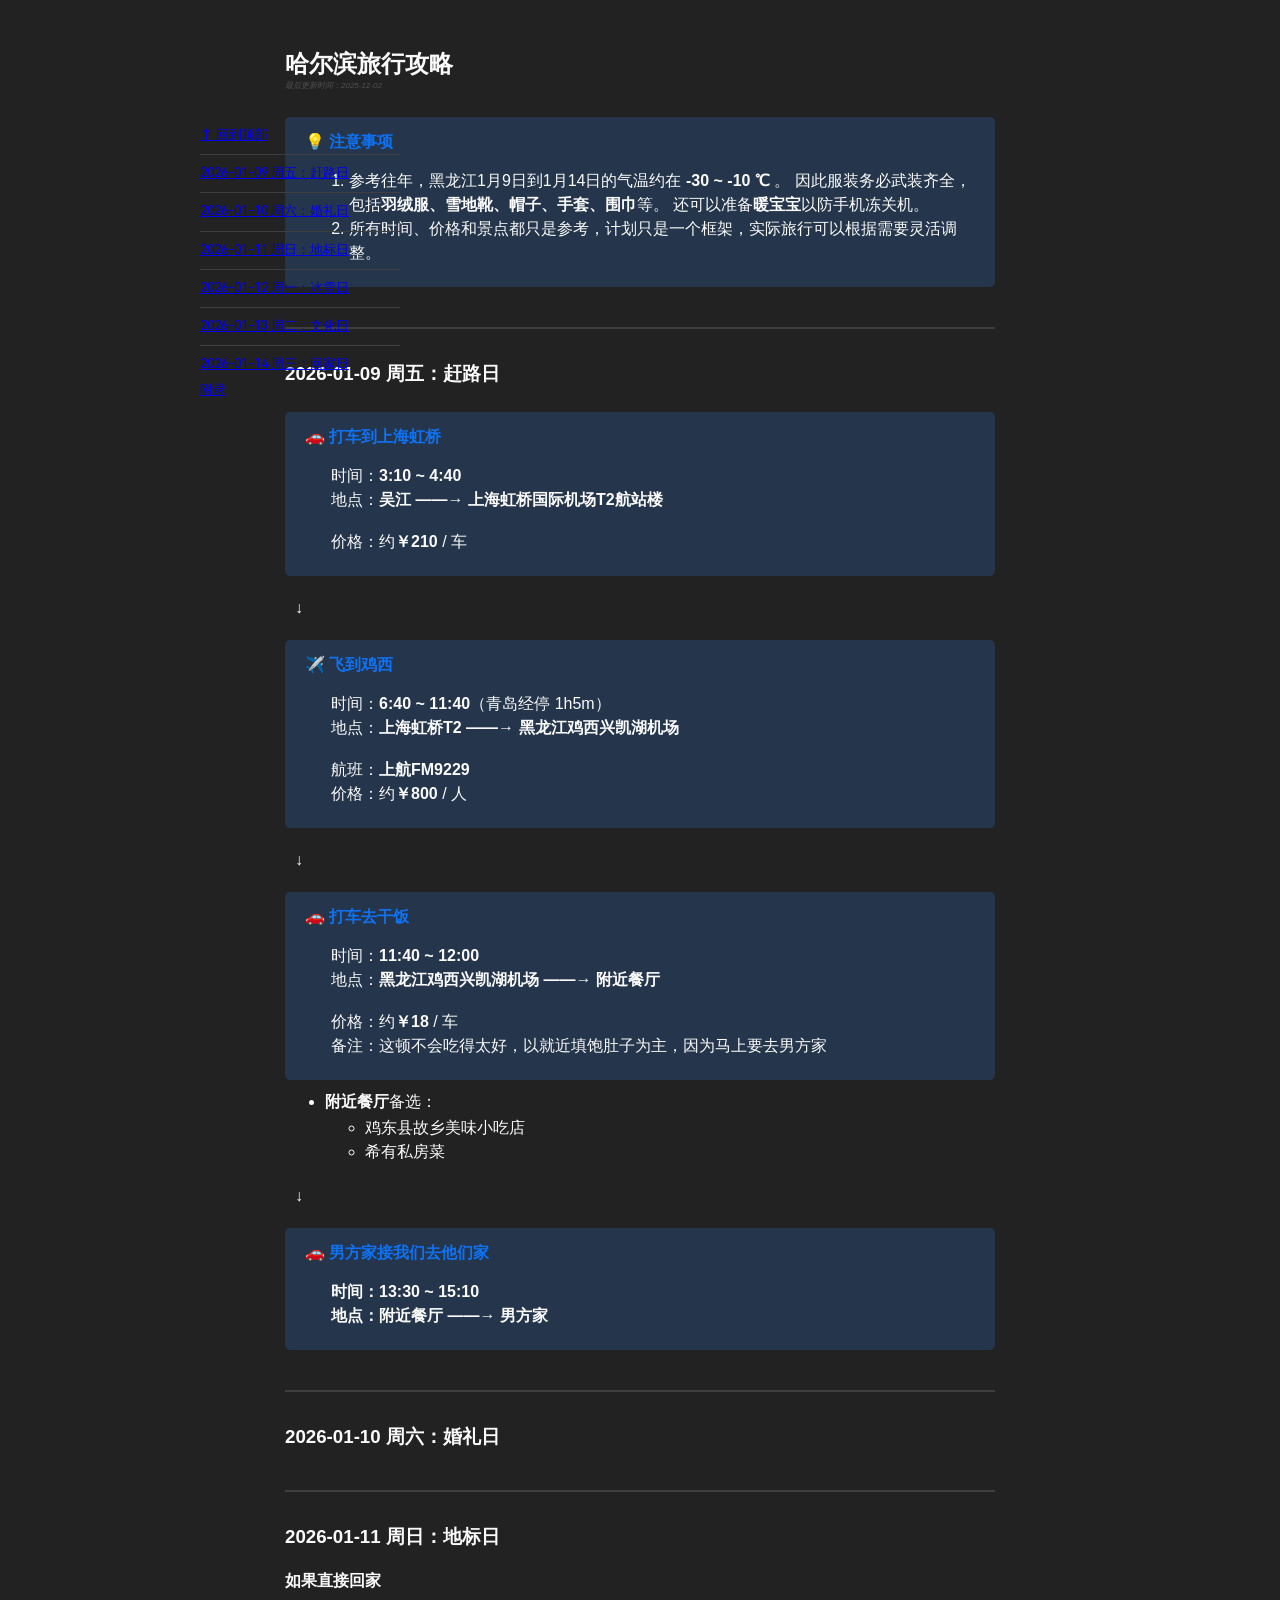
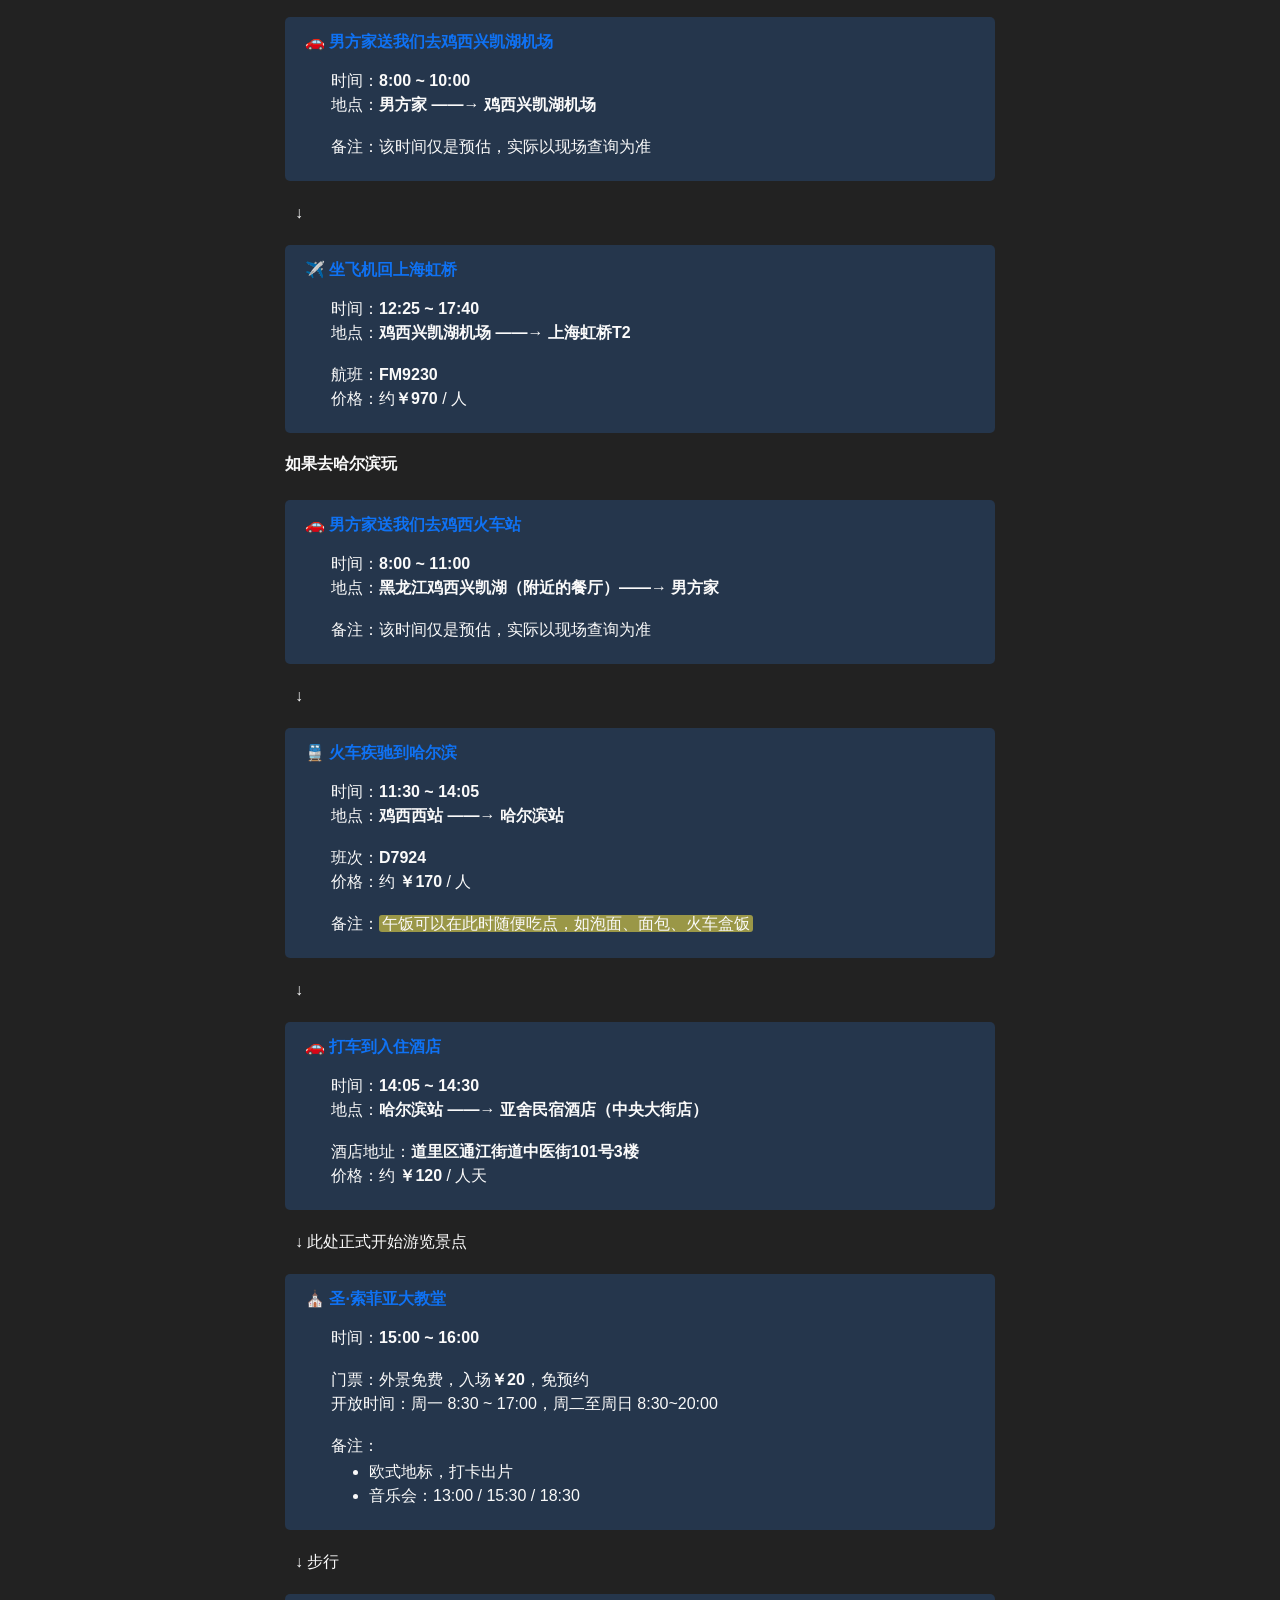
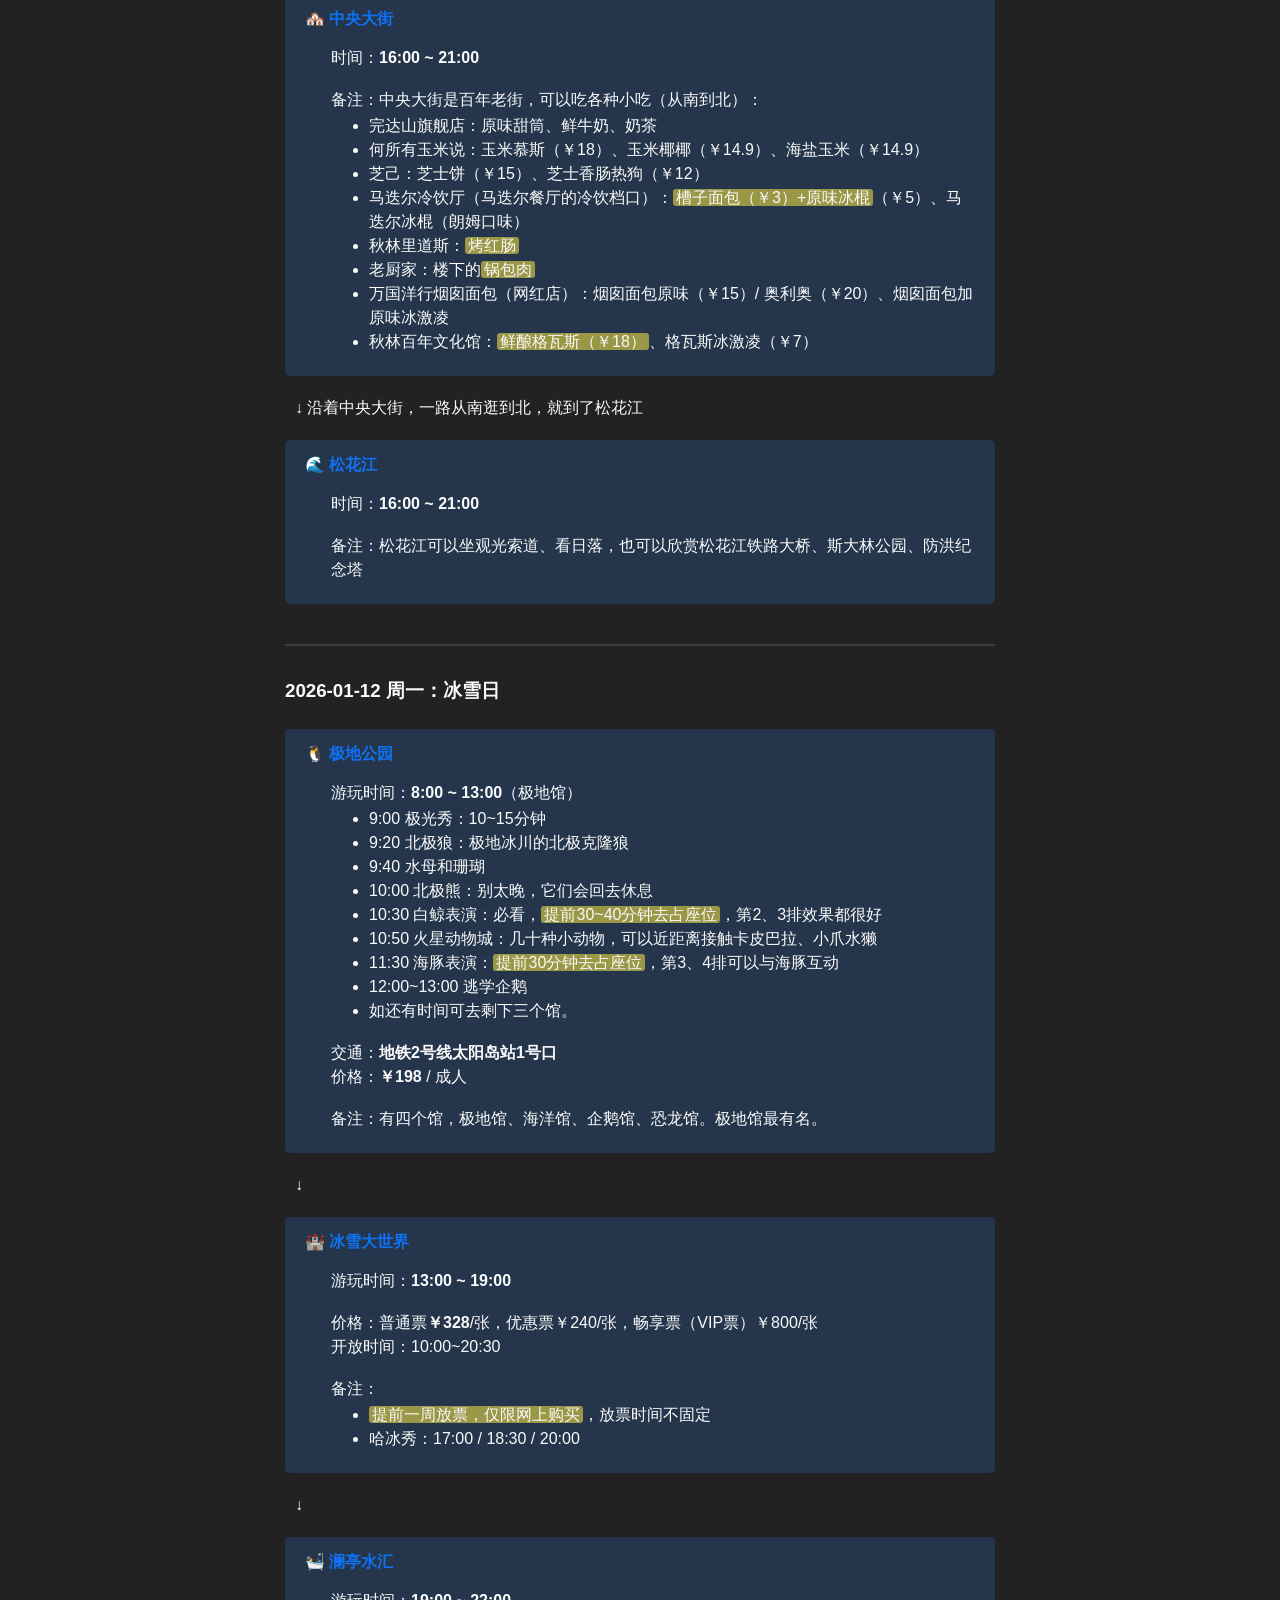
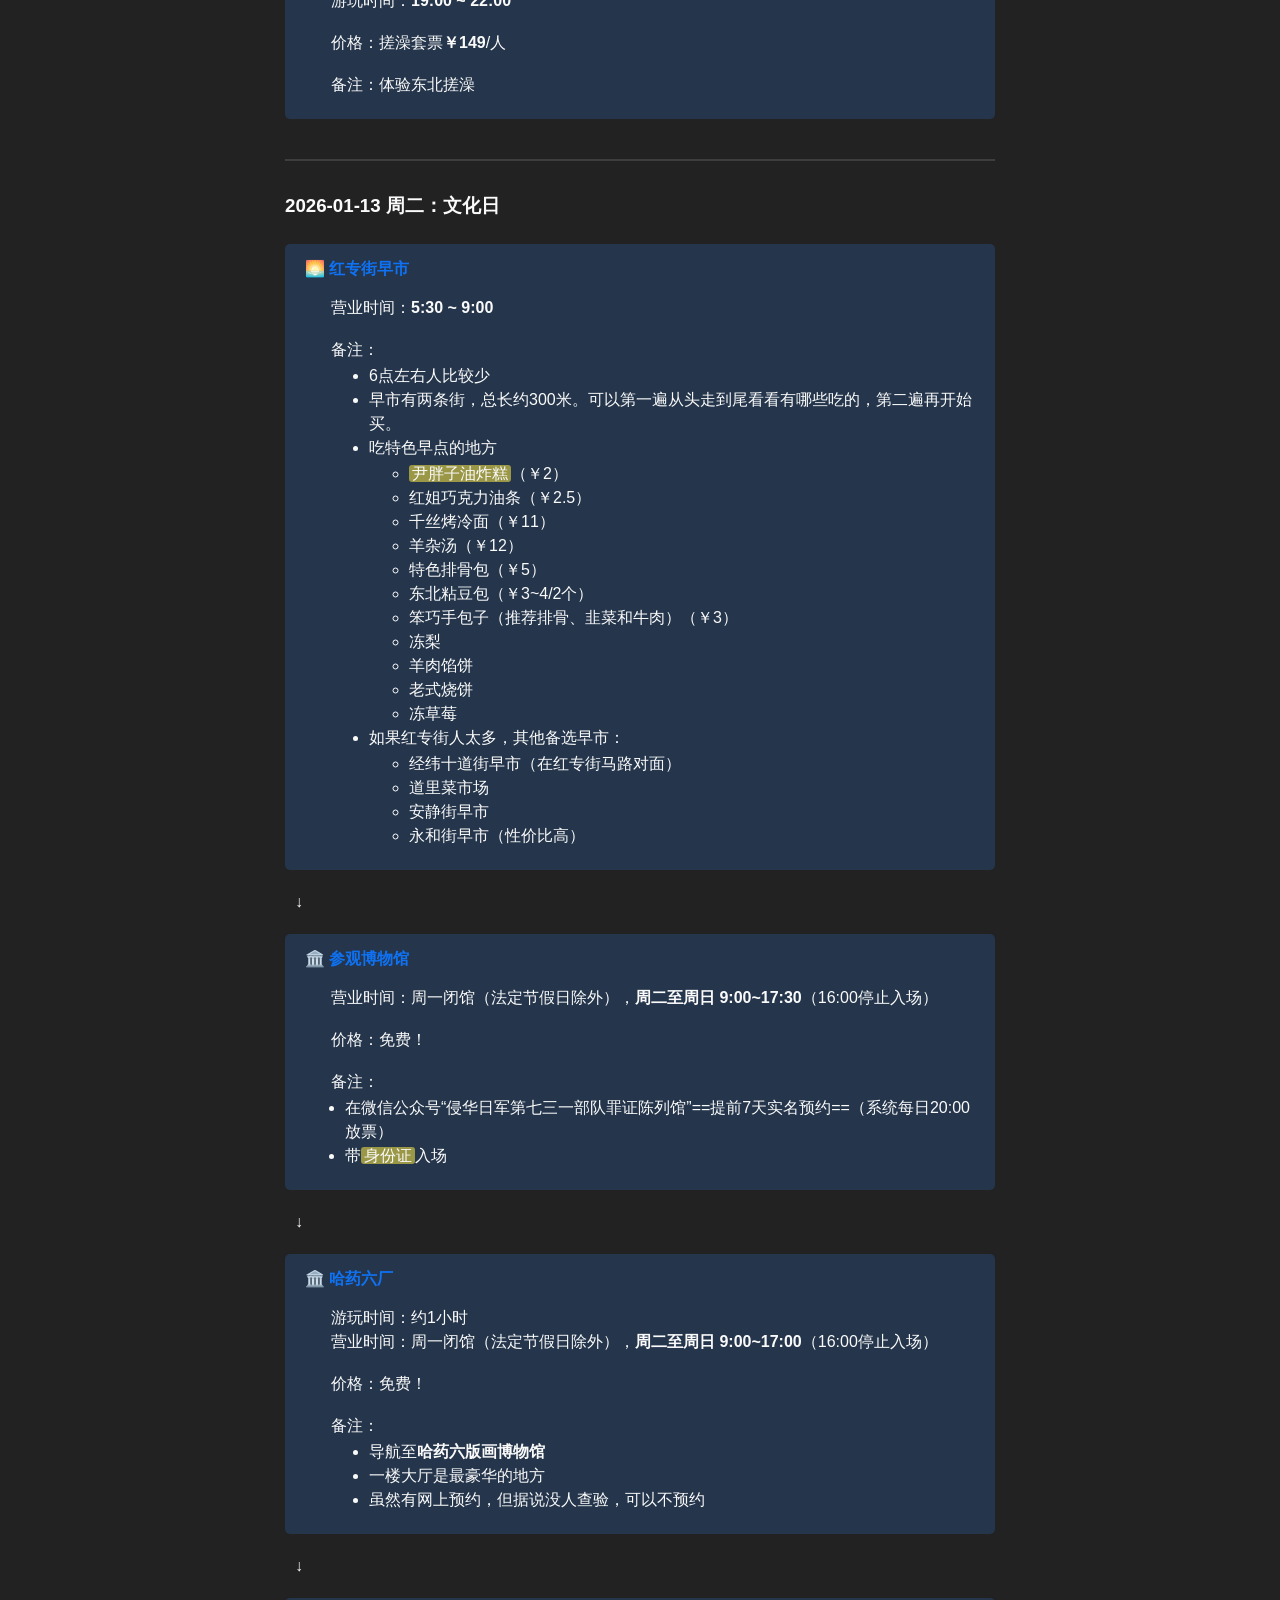
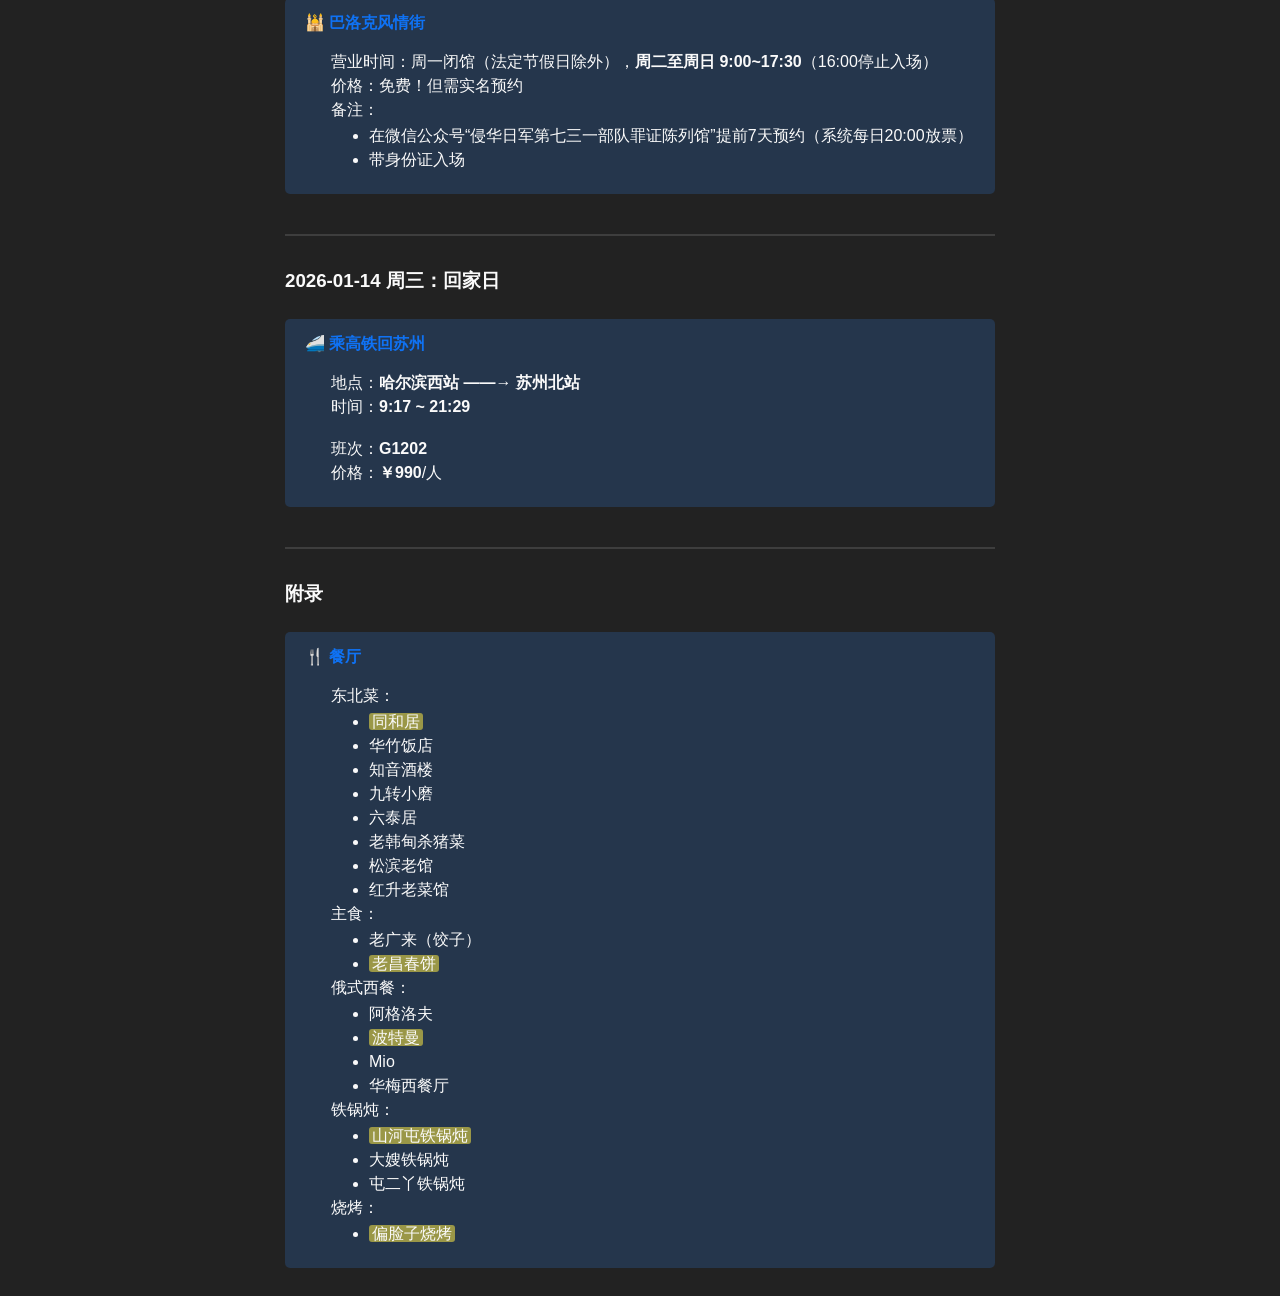
==== index.html @ 8ec5303a "Truely first commit" ====
<!DOCTYPE html>

<html lang="zh-CN">


    <head>
        <meta charset="UTF-8">
        <meta name="viewport" content="width=device-width, initial-scale=1">

        <meta name="author" content="Moonset">
        <meta name="description" content="A Walkthrough for Haerbin traveling">

        <title>哈尔滨旅行攻略</title>
        <link rel="icon" href="img/icon_moonset.jpg" type="image/x-icon">
        
        <link rel="stylesheet" href="css/style.css">
    </head>


    <body>
        <aside class="toc">
            <nav>
                <ul>
                    <li><a href="#title">↑ 回到顶部</a></li>
                    <hr>
                    <li><a href="#20260109">2026-01-09 周五：赶路日</a></li>
                    <hr>
                    <li><a href="#20260110">2026-01-10 周六：婚礼日</a></li>
                    <hr>
                    <li><a href="#20260111">2026-01-11 周日：地标日</a></li>
                    <hr>
                    <li><a href="#20260112">2026-01-12 周一：冰雪日</a></li>
                    <hr>
                    <li><a href="#20260113">2026-01-13 周二：文化日</a></li>
                    <hr>
                    <li><a href="#20260114">2026-01-14 周三：回家日</a></li>
                    <li><a href="#appendix">附录</a></li>
                </ul>
            </nav>
        </aside>
        <div class="container">

            <header>
                <h2 id="title">哈尔滨旅行攻略</h2>
                <p class="timestamp">最后更新时间：2025-12-02</p>
            </header>            

            <main>
                <div class="callout note">
                    <div class="title">💡 注意事项</div>
                    <ol class="l_indent">
                        <li>参考往年，黑龙江1月9日到1月14日的气温约在 <strong>-30 ~ -10 ℃</strong> 。
                            因此服装务必武装齐全，包括<strong>羽绒服、雪地靴、帽子、手套、围巾</strong>等。
                            还可以准备<strong>暖宝宝</strong>以防手机冻关机。</li>
                        <li>所有时间、价格和景点都只是参考，计划只是一个框架，实际旅行可以根据需要灵活调整。</li>
                    </ol>
                </div>

                <hr>
                
                <!-- Day1: 2026-01-09 -->
                <h3 id="20260109">2026-01-09 周五：赶路日</h3>
                
                <div class="callout note">
                    <div class="title">🚗 打车到上海虹桥</div>
                        <p class="p_indent">时间：<strong>3:10 ~ 4:40</strong></p>
                        <p class="p_indent">地点：<strong>吴江 ——→ 上海虹桥国际机场T2航站楼</strong></p>
                        <br>
                        <p class="p_indent">价格：约<strong>￥210</strong> / 车</p>
                </div>

                <p class="arrow">↓</p>

                <div class="callout note">
                    <div class="title">✈️ 飞到鸡西</div>
                        <p class="p_indent">时间：<strong>6:40 ~ 11:40</strong>（青岛经停 1h5m）</p>
                        <p class="p_indent">地点：<strong>上海虹桥T2 ——→ 黑龙江鸡西兴凯湖机场</strong></p>
                        <br>
                        <p class="p_indent">航班：<strong>上航FM9229</strong></p>
                        <p class="p_indent">价格：约<strong>￥800</strong> / 人</p>
                </div>

                <p class="arrow">↓</p>

                <div class="callout note">
                    <div class="title">🚗 打车去干饭</div>
                        <p class="p_indent">时间：<strong>11:40 ~ 12:00</strong></p>
                        <p class="p_indent">地点：<strong>黑龙江鸡西兴凯湖机场 ——→ 附近餐厅</strong></p>
                        <br>
                        <p class="p_indent">价格：约<strong>￥18</strong> / 车</p>
                        <p class="p_indent">备注：这顿不会吃得太好，以就近填饱肚子为主，因为马上要去男方家</p>
                </div>
                <ul id="ul1">
                    <li><strong>附近餐厅</strong>备选：</li>
                    <ul>
                        <li>鸡东县故乡美味小吃店</li>
                        <li>希有私房菜</li>
                    </ul>
                </ul>

                <p class="arrow">↓</p>

                <div class="callout note">
                    <div class="title">🚗 男方家接我们去他们家</div>
                        <p class="p_indent"><strong>时间：13:30 ~ 15:10</strong></p>
                        <p class="p_indent"><strong>地点：附近餐厅 ——→ 男方家</strong></p>
                </div>

                <hr>

                <!-- Day2: 2026-01-10 -->
                <h3 id="20260110">2026-01-10 周六：婚礼日</h3>

                <hr>

                <!-- Day3: 2026-01-11 -->
                <h3 id="20260111">2026-01-11 周日：地标日</h3>
                <h4>如果直接回家</h4>

                <div class="callout note">
                    <div class="title">🚗 男方家送我们去鸡西兴凯湖机场</div>
                        <p class="p_indent">时间：<strong>8:00 ~ 10:00</strong></p>
                        <p class="p_indent">地点：<strong>男方家 ——→ 鸡西兴凯湖机场</strong></p>
                        <br>
                        <p class="p_indent">备注：该时间仅是预估，实际以现场查询为准</p>
                </div>

                <p class="arrow">↓</p>

                <div class="callout note">
                    <div class="title">✈️ 坐飞机回上海虹桥</div>
                        <p class="p_indent">时间：<strong>12:25 ~ 17:40</strong></p>
                        <p class="p_indent">地点：<strong>鸡西兴凯湖机场 ——→ 上海虹桥T2</strong></p>
                        <br>
                        <p class="p_indent">航班：<strong>FM9230</strong></p>
                        <p class="p_indent">价格：约<strong>￥970</strong> / 人</p>
                </div>

                <h4>如果去哈尔滨玩</h4>

                <div class="callout note">
                    <div class="title">🚗 男方家送我们去鸡西火车站</div>
                        <p class="p_indent">时间：<strong>8:00 ~ 11:00</strong></p>
                        <p class="p_indent">地点：<strong>黑龙江鸡西兴凯湖（附近的餐厅）——→ 男方家</strong></p>
                        <br>
                        <p class="p_indent">备注：该时间仅是预估，实际以现场查询为准</p>
                </div>

                <p class="arrow">↓</p>

                <div class="callout note">
                    <div class="title">🚆 火车疾驰到哈尔滨</div>
                        <p class="p_indent">时间：<strong>11:30 ~ 14:05</strong></p>
                        <p class="p_indent">地点：<strong>鸡西西站 ——→ 哈尔滨站</strong></p>
                        <br>
                        <p class="p_indent">班次：<strong>D7924</strong></p>
                        <p class="p_indent">价格：约 <strong>￥170</strong> / 人</p>
                        <br>
                        <p class="p_indent">备注：<mark>午饭可以在此时随便吃点，如泡面、面包、火车盒饭</mark></p>
                </div>

                <p class="arrow">↓</p>

                <div class="callout note">
                    <div class="title">🚗 打车到入住酒店</div>
                        <p class="p_indent">时间：<strong>14:05 ~ 14:30</strong></p>
                        <p class="p_indent">地点：<strong>哈尔滨站 ——→ 亚舍民宿酒店（中央大街店）</strong></p>
                        <br>
                        <p class="p_indent">酒店地址：<strong>道里区通江街道中医街101号3楼</strong></p>
                        <p class="p_indent">价格：约 <strong>￥120</strong> / 人天</p>
                </div>

                <p class="arrow">↓ 此处正式开始游览景点</p>

                <div class="callout note">
                    <div class="title">⛪️ 圣·索菲亚大教堂</div>
                        <p class="p_indent">时间：<strong>15:00 ~ 16:00</strong></p>
                        <br>
                        <p class="p_indent">门票：外景免费，入场<strong>￥20</strong>，免预约</p>
                        <p class="p_indent">开放时间：周一 8:30 ~ 17:00，周二至周日 8:30~20:00</p>
                        <br>
                        <p class="p_indent">备注：</p>
                        <ul class="normal_li_indent">
                            <li>欧式地标，打卡出片</li>
                            <li>音乐会：13:00 / 15:30 / 18:30</li>
                        </ul>
                </div>

                <p class="arrow">↓ 步行</p>

                <div class="callout note">
                    <div class="title">🏘️ 中央大街</div>
                        <p class="p_indent">时间：<strong>16:00 ~ 21:00</strong></p>
                        <br>
                        <p class="p_indent">备注：中央大街是百年老街，可以吃各种小吃（从南到北）：</p>
                        <ul class="normal_li_indent">
                            <li>完达山旗舰店：原味甜筒、鲜牛奶、奶茶</li>
                            <li>何所有玉米说：玉米慕斯（￥18）、玉米椰椰（￥14.9）、海盐玉米（￥14.9）</li>
                            <li>芝己：芝士饼（￥15）、芝士香肠热狗（￥12）</li>
                            <li>马迭尔冷饮厅（马迭尔餐厅的冷饮档口）：<mark>槽子面包（￥3）+原味冰棍</mark>（￥5）、马迭尔冰棍（朗姆口味）</li>
                            <li>秋林里道斯：<mark>烤红肠</mark></li>
                            <li>老厨家：楼下的<mark>锅包肉</mark></li>
                            <li>万国洋行烟囱面包（网红店）：烟囱面包原味（￥15）/ 奥利奥（￥20）、烟囱面包加原味冰激凌</li>
                            <li>秋林百年文化馆：<mark>鲜酿格瓦斯（￥18）</mark>、格瓦斯冰激凌（￥7）</li>
                        </ul>
                </div>

                <p class="arrow">↓ 沿着中央大街，一路从南逛到北，就到了松花江</p>

                <div class="callout note">
                    <div class="title">🌊 松花江</div>
                        <p class="p_indent">时间：<strong>16:00 ~ 21:00</strong></p>
                        <br>
                        <p class="p_indent">备注：松花江可以坐观光索道、看日落，也可以欣赏松花江铁路大桥、斯大林公园、防洪纪念塔</p>
                </div>

                <hr>
                
                <!-- Day4: 2026-01-12 -->
                <h3 id="20260112">2026-01-12 周一：冰雪日</h3>

                <div class="callout note">
                    <div class="title">🐧 极地公园</div>
                        <p class="p_indent">游玩时间：<strong>8:00 ~ 13:00</strong>（极地馆）</p>
                        <ul class="normal_li_indent">
                            <li>9:00 极光秀：10~15分钟</li>
                            <li>9:20 北极狼：极地冰川的北极克隆狼</li>
                            <li>9:40 水母和珊瑚</li>
                            <li>10:00 北极熊：别太晚，它们会回去休息</li>
                            <li>10:30 白鲸表演：必看，<mark>提前30~40分钟去占座位</mark>，第2、3排效果都很好</li>
                            <li>10:50 火星动物城：几十种小动物，可以近距离接触卡皮巴拉、小爪水獭</li>
                            <li>11:30 海豚表演：<mark>提前30分钟去占座位</mark>，第3、4排可以与海豚互动</li>
                            <li>12:00~13:00 逃学企鹅</li>
                            <li>如还有时间可去剩下三个馆。</li>
                        </ul>
                        <br>
                        <p class="p_indent">交通：<strong>地铁2号线太阳岛站1号口</strong></p>
                        <p class="p_indent">价格：<strong>￥198</strong> / 成人</p>
                        <br>
                        <p class="p_indent">备注：有四个馆，极地馆、海洋馆、企鹅馆、恐龙馆。极地馆最有名。</p>
                </div>

                <p class="arrow">↓</p>

                <div class="callout note">
                    <div class="title">🏰 冰雪大世界</div>
                        <p class="p_indent">游玩时间：<strong>13:00 ~ 19:00</strong></p>
                        <br>
                        <p class="p_indent">价格：普通票<strong>￥328</strong>/张，优惠票￥240/张，畅享票（VIP票）￥800/张</p>
                        <p class="p_indent">开放时间：10:00~20:30</p>
                        <br>
                        <p class="p_indent">备注：</p>
                        <ul class="normal_li_indent">
                            <li><mark>提前一周放票，仅限网上购买</mark>，放票时间不固定</li>
                            <li>哈冰秀：17:00 / 18:30 / 20:00</li>
                        </ul>
                </div>
                
                <p class="arrow">↓</p>

                <div class="callout note">
                    <div class="title">🛀 澜亭水汇</div>
                        <p class="p_indent">游玩时间：<strong>19:00 ~ 22:00</strong></p>
                        <br>
                        <p class="p_indent">价格：搓澡套票<strong>￥149</strong>/人</p>
                        <br>
                        <p class="p_indent">备注：体验东北搓澡</p>
                </div>

                <hr>

                <!-- Day5: 2026-01-13 -->
                <h3 id="20260113">2026-01-13 周二：文化日</h3>

                <div class="callout note">
                    <div class="title">🌅 红专街早市</div>
                        <p class="p_indent">营业时间：<strong>5:30 ~ 9:00</strong></p>
                        <br>
                        <p class="p_indent">备注：</p>
                        <ul class="normal_li_indent">
                            <li>6点左右人比较少</li>
                            <li>早市有两条街，总长约300米。可以第一遍从头走到尾看看有哪些吃的，第二遍再开始买。</li>
                            <li>吃特色早点的地方</li>
                            <ul>
                                <li><mark>尹胖子油炸糕</mark>（￥2）</li>
                                <li>红姐巧克力油条（￥2.5）</li>
                                <li>千丝烤冷面（￥11）</li>
                                <li>羊杂汤（￥12）</li>
                                <li>特色排骨包（￥5）</li>
                                <li>东北粘豆包（￥3~4/2个）</li>
                                <li>笨巧手包子（推荐排骨、韭菜和牛肉）（￥3）</li>
                                <li>冻梨</li>
                                <li>羊肉馅饼</li>
                                <li>老式烧饼</li>
                                <li>冻草莓</li>
                            </ul>
                            <li>如果红专街人太多，其他备选早市：</li>
                            <ul>
                                <li>经纬十道街早市（在红专街马路对面）</li>
                                <li>道里菜市场</li>
                                <li>安静街早市</li>
                                <li>永和街早市（性价比高）</li>
                            </ul>
                        </ul>
                </div>

                <p class="arrow">↓</p>

                <div class="callout note">
                    <div class="title">🏛️ 参观博物馆</div>
                        <p class="p_indent">营业时间：周一闭馆（法定节假日除外），<strong>周二至周日 9:00~17:30</strong>（16:00停止入场）</p>
                        <br>
                        <p class="p_indent">价格：免费！</p>
                        <br>
                        <p class="p_indent">备注：</p>
                        <ul>
                            <li>在微信公众号“侵华日军第七三一部队罪证陈列馆”==提前7天实名预约==（系统每日20:00放票）</li>
                            <li>带<mark>身份证</mark>入场</li>
                        </ul>
                </div>

                <p class="arrow">↓</p>

                <div class="callout note">
                    <div class="title">🏛️ 哈药六厂</div>
                        <p class="p_indent">游玩时间：约1小时</p>
                        <p class="p_indent">营业时间：周一闭馆（法定节假日除外），<strong>周二至周日 9:00~17:00</strong>（16:00停止入场）</p>
                        <br>
                        <p class="p_indent">价格：免费！</p>
                        <br>
                        <p class="p_indent">备注：</p>
                        <ul class="normal_li_indent">
                            <li>导航至<strong>哈药六版画博物馆</strong></li>
                            <li>一楼大厅是最豪华的地方</li>
                            <li>虽然有网上预约，但据说没人查验，可以不预约</li>
                        </ul>
                </div>

                <p class="arrow">↓</p>

                <div class="callout note">
                    <div class="title">🕌 巴洛克风情街</div>
                        <p class="p_indent">营业时间：周一闭馆（法定节假日除外），<strong>周二至周日 9:00~17:30</strong>（16:00停止入场）</p>
                        <p class="p_indent">价格：免费！但需实名预约</p>
                        <p class="p_indent">备注：</p>
                        <ul class="normal_li_indent">
                            <li>在微信公众号“侵华日军第七三一部队罪证陈列馆”提前7天预约（系统每日20:00放票）</li>
                            <li>带身份证入场</li>
                        </ul>
                </div>

                <hr>

                <!-- Day6: 2026-01-14 -->
                <h3 id="20260114">2026-01-14 周三：回家日</h3>

                <div class="callout note">
                    <div class="title">🚄 乘高铁回苏州</div>
                        <p class="p_indent">地点：<strong>哈尔滨西站 ——→ 苏州北站</strong></p>
                        <p class="p_indent">时间：<strong>9:17 ~ 21:29</strong></p>
                        <br>
                        <p class="p_indent">班次：<strong>G1202</strong></p>
                        <p class="p_indent">价格：<strong>￥990</strong>/人</p>
                </div>

                <hr>

                <h3 id="appendix">附录</h3>

                <div class="callout note">
                    <div class="title">🍴 餐厅</div>
                        <p class="p_indent">东北菜：</p>
                        <ul class="normal_li_indent">
                            <li><mark>同和居</mark></li>
                            <li>华竹饭店</li>
                            <li>知音酒楼</li>
                            <li>九转小磨</li>
                            <li>六泰居</li>
                            <li>老韩甸杀猪菜</li>
                            <li>松滨老馆</li>
                            <li>红升老菜馆</li>
                        </ul>
                        <p class="p_indent">主食：</p>
                        <ul class="normal_li_indent">
                            <li>老广来（饺子）</li>
                            <li><mark>老昌春饼</mark></li>
                        </ul>
                        <p class="p_indent">俄式西餐：</p>
                        <ul class="normal_li_indent">
                            <li>阿格洛夫</li>
                            <li><mark>波特曼</mark></li>
                            <li>Mio</li>
                            <li>华梅西餐厅</li>
                        </ul>
                        <p class="p_indent">铁锅炖：</p>
                        <ul class="normal_li_indent">
                            <li><mark>山河屯铁锅炖</mark></li>
                            <li>大嫂铁锅炖</li>
                            <li>屯二丫铁锅炖</li>
                        </ul>
                        <p class="p_indent">烧烤：</p>
                        <ul class="normal_li_indent">
                            <li><mark>偏脸子烧烤</mark></li>
                        </ul>
                </main>

                <footer>

                </footer>
            </div>
        </body>
    </div>
</html>
---- css/style.css ----
@font-face {
    font-family: "HarmonyOS Sans";
    src: url("../fonts/HarmonyOS_Sans.woff2") format("woff2"),
        url("../fonts/HarmonyOS_Sans.woff") format("woff");
    font-weight: normal;
    font-style: normal;
    font-display: swap;
}

/* 页面主体容器 */
.container {
    max-width: 750px;
    margin: 0 auto;
    padding: 20px;
    box-sizing: border-box;
    font-family: sans-serif;
}


/* 基本元素 */
html {
    scroll-behavior: smooth;
}

body {
    font-family: "HarmonyOS Sans", sans-serif;
    color: #fafafa;
    background-color: #222222;
}

h2 {
    margin-bottom: 0;
}

p {
    margin: 0 0;
    line-height: 1.5;
}

ul, ol {
    margin-top: 2px;
    margin-bottom: 0;
}

ul li, ol li {
    line-height: 1.5;
}

hr {
    border: none;
    border-top: 2px solid #3e3e3e;
    margin: 2.5em 0 2em;
}

mark {
    background-color: #9a9747;
    color: #fafafa;
    padding: 0 3px;
    border-radius: 3px;
}

/* 常规在文字下的列表缩进 */
.normal_li_indent {
    margin-left: 1.5em;
}

/* “打车去干饭”块下面的列表上边距 */
#ul1 {
    margin-top: 10px;
}

/* 标题下的时间戳 */
.timestamp {
    color: #515151;
    font-size: 0.5em;
    font-style: italic;
}

/* 箭头上下边距 */
.arrow {
    margin: 20px 10px -5px;
}


/* Callout公共样式 */
.callout {
    margin-top: 25px;
    padding: 15px 20px 22px;
    border-radius: 5px;
}

/* Callout类型样式 */
.callout.note { background-color: #2a548c64; }

/* 标题样式 */
.callout .title {
    color: #0f72f4;
    font-weight: bold;
    margin-bottom: 16px;
}

/* Callout文本块内的段落缩进 */
.p_indent {
    margin-left: 26px
}

/* Callout文本块内的列表缩进 */
.l_indent {
    margin-left: 4px
}

/* 侧边栏目录 */
.toc {
    font-size: 0.8em;
    line-height: 2em;
    position: fixed;
    top: 125px;
    left: 200px;
    width: 200px;
}
.toc ul {
    list-style: none;
    padding: 0;
    margin: 0;
}
.toc li {
    margin-bottom: 0.5em
}
.toc hr {
    border-top: 1px solid #3e3e3e;
    margin: 10px 0 8px 0
}
.toc a:visited,
.toc a:active {
    color: inherit;
}
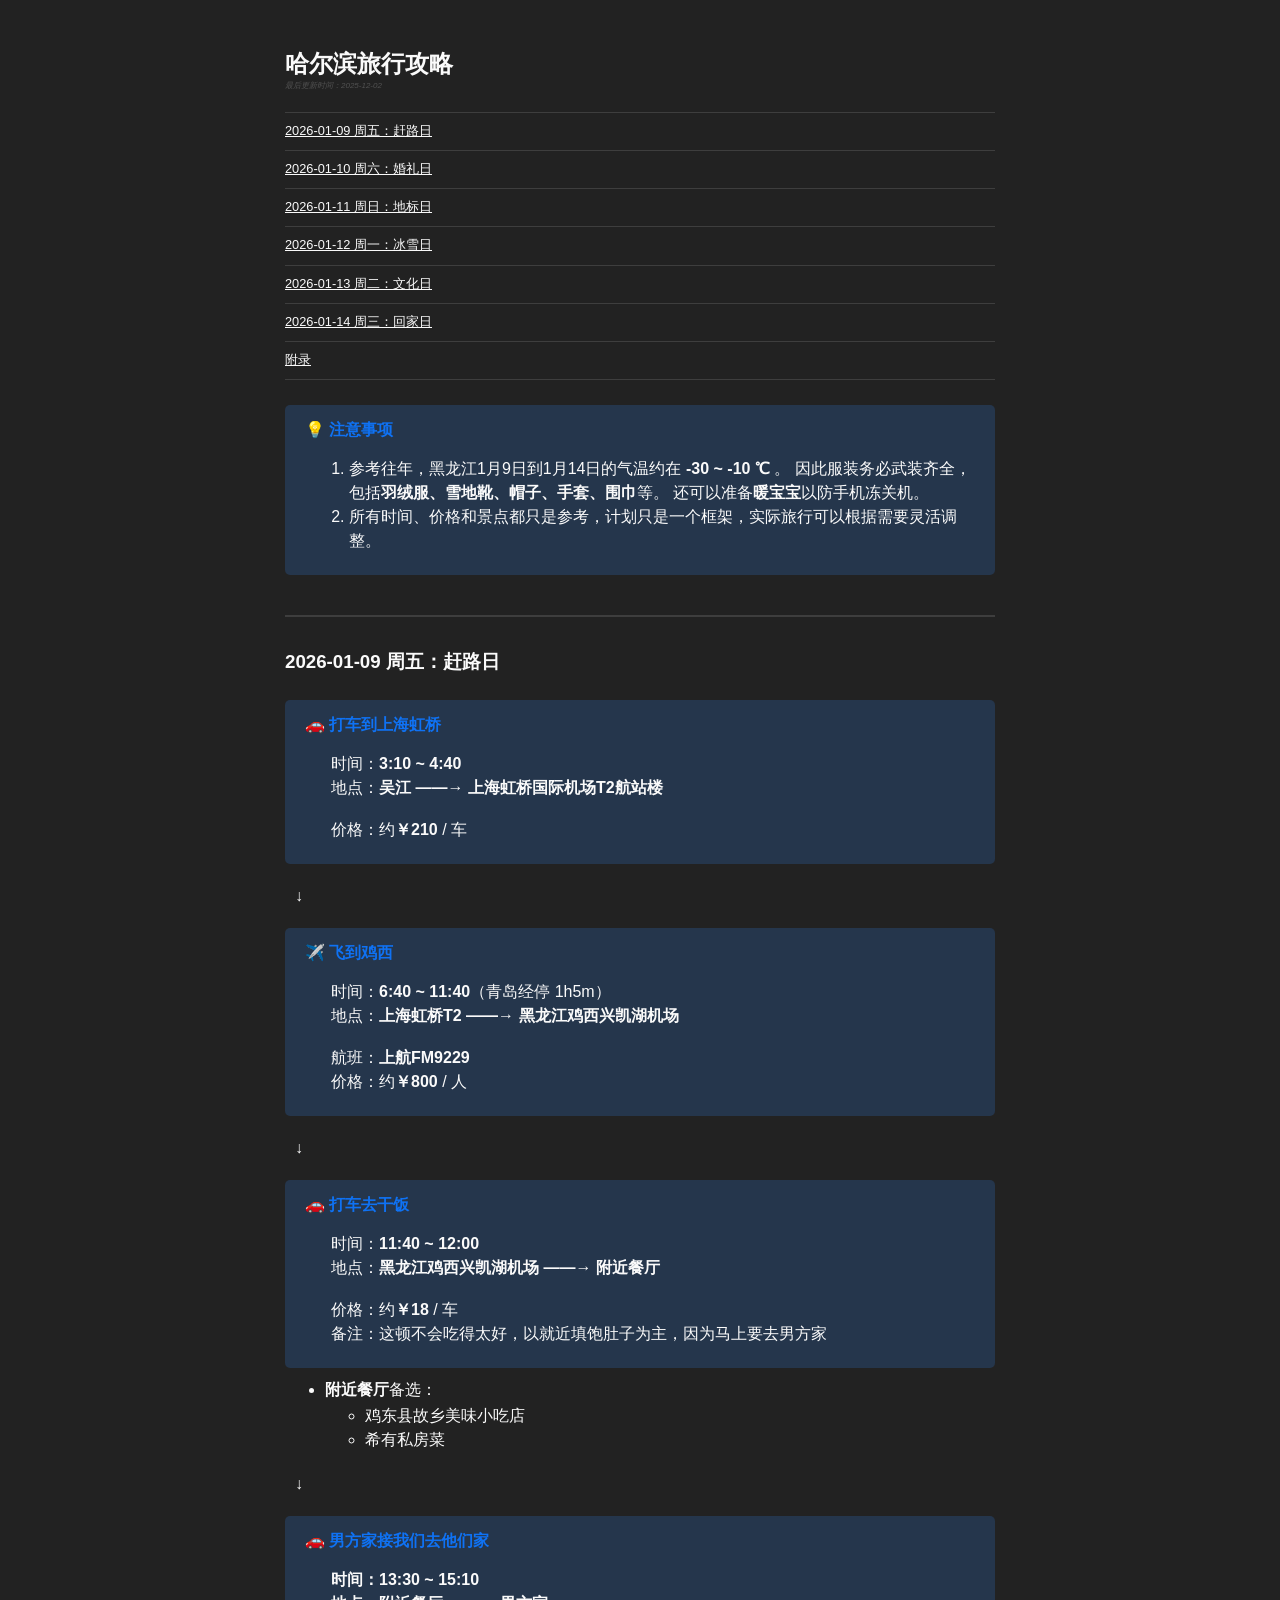
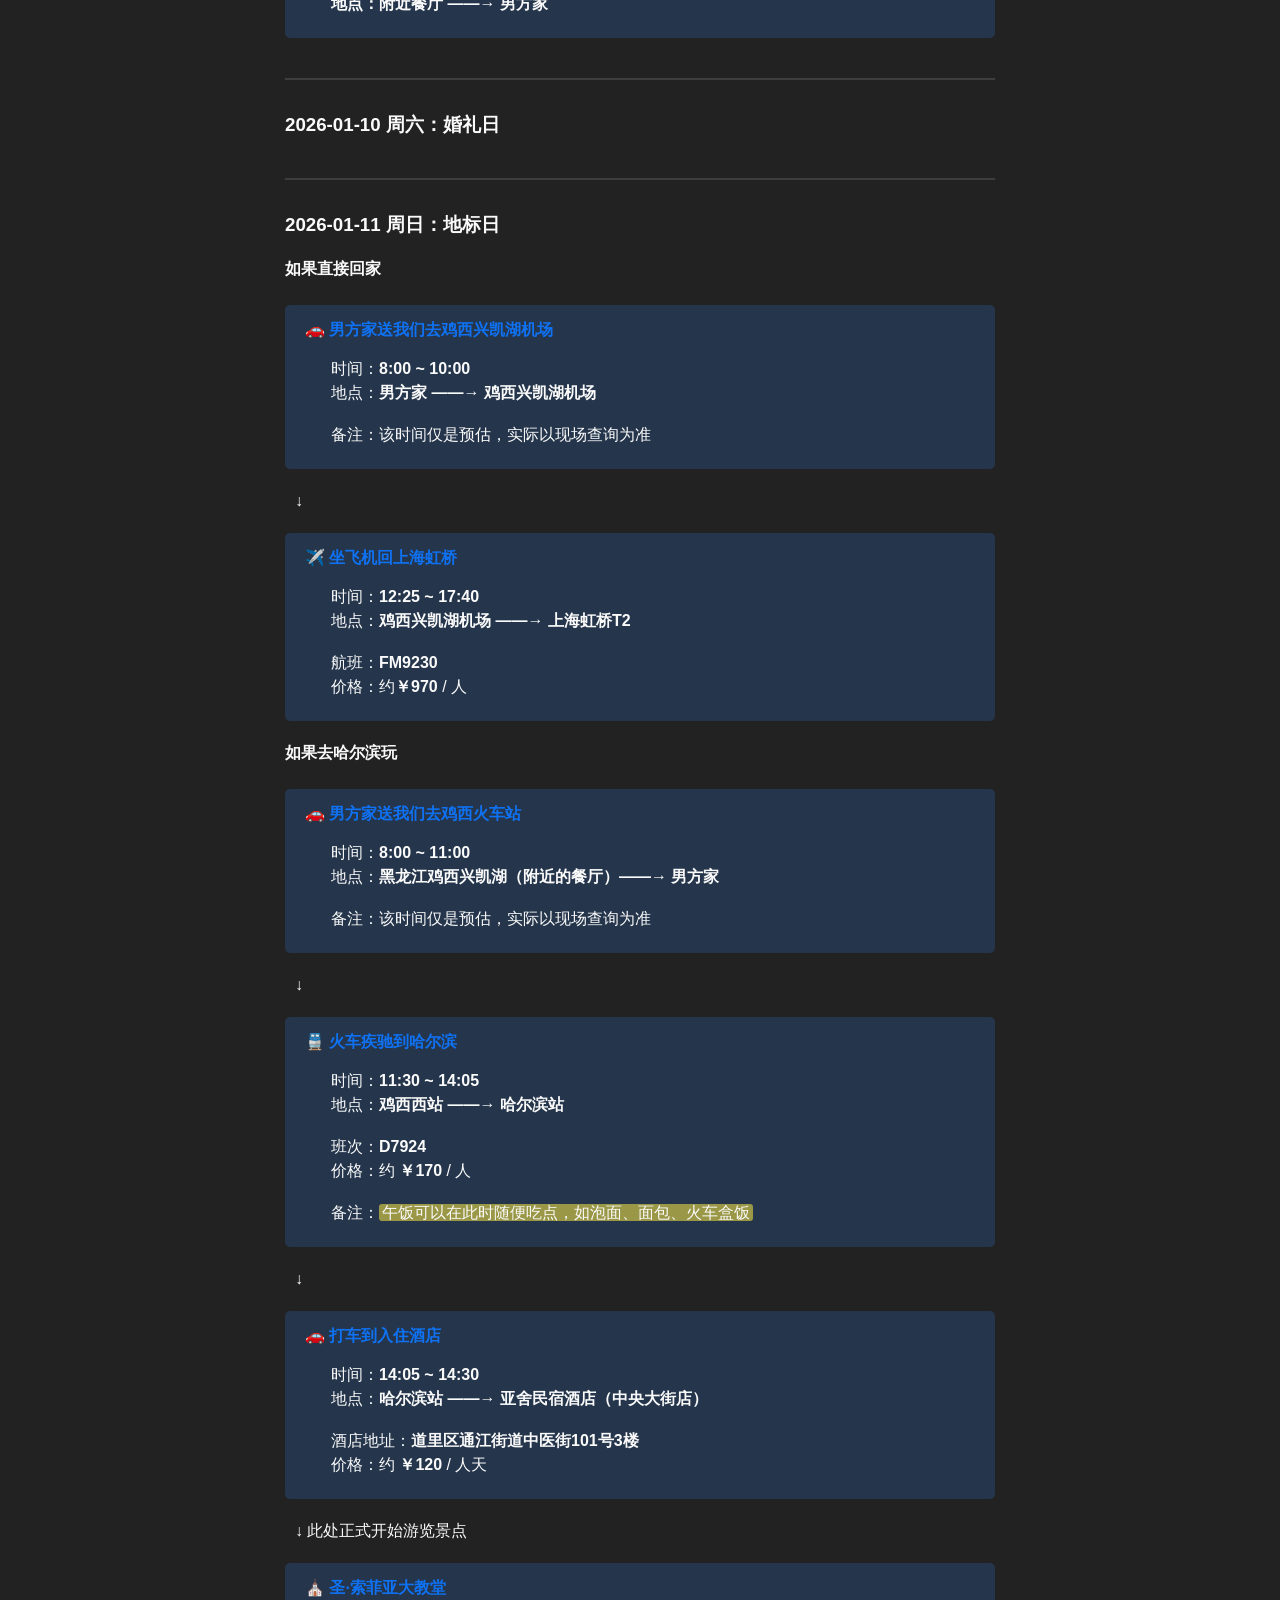
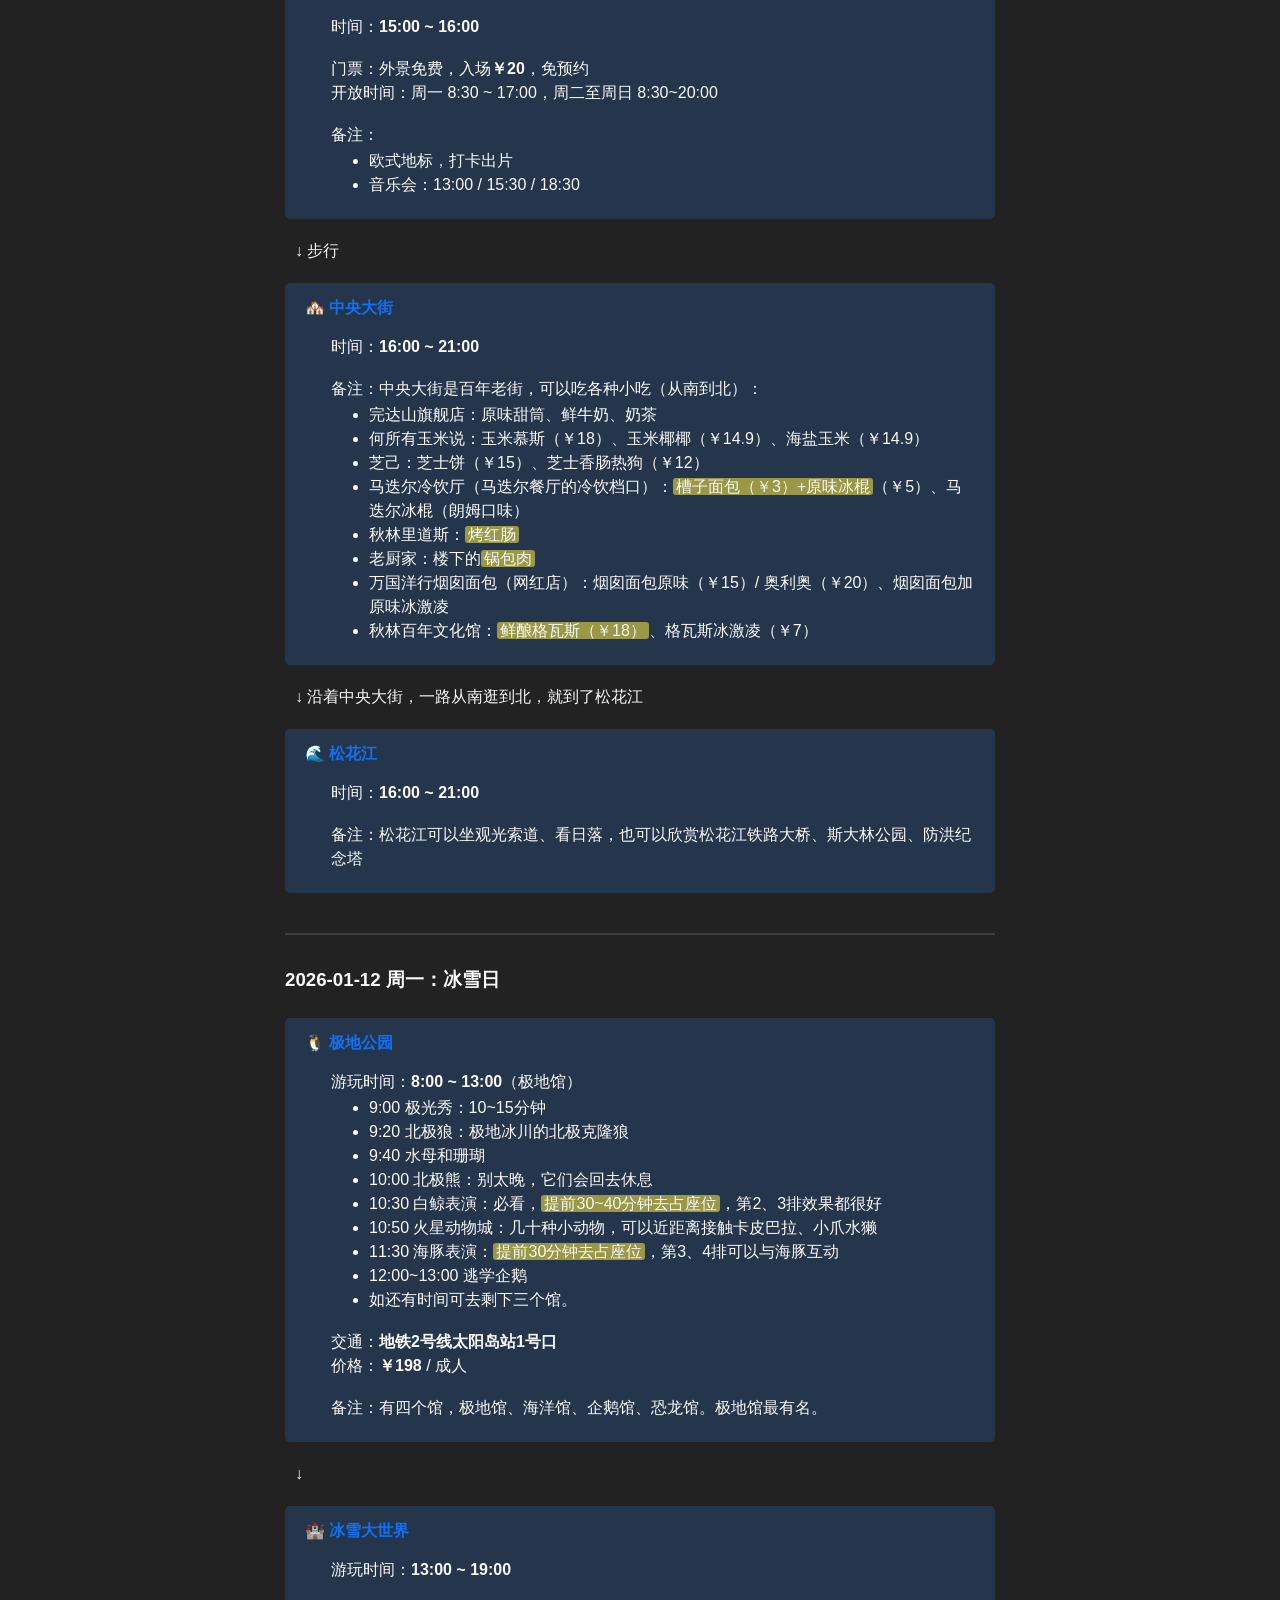
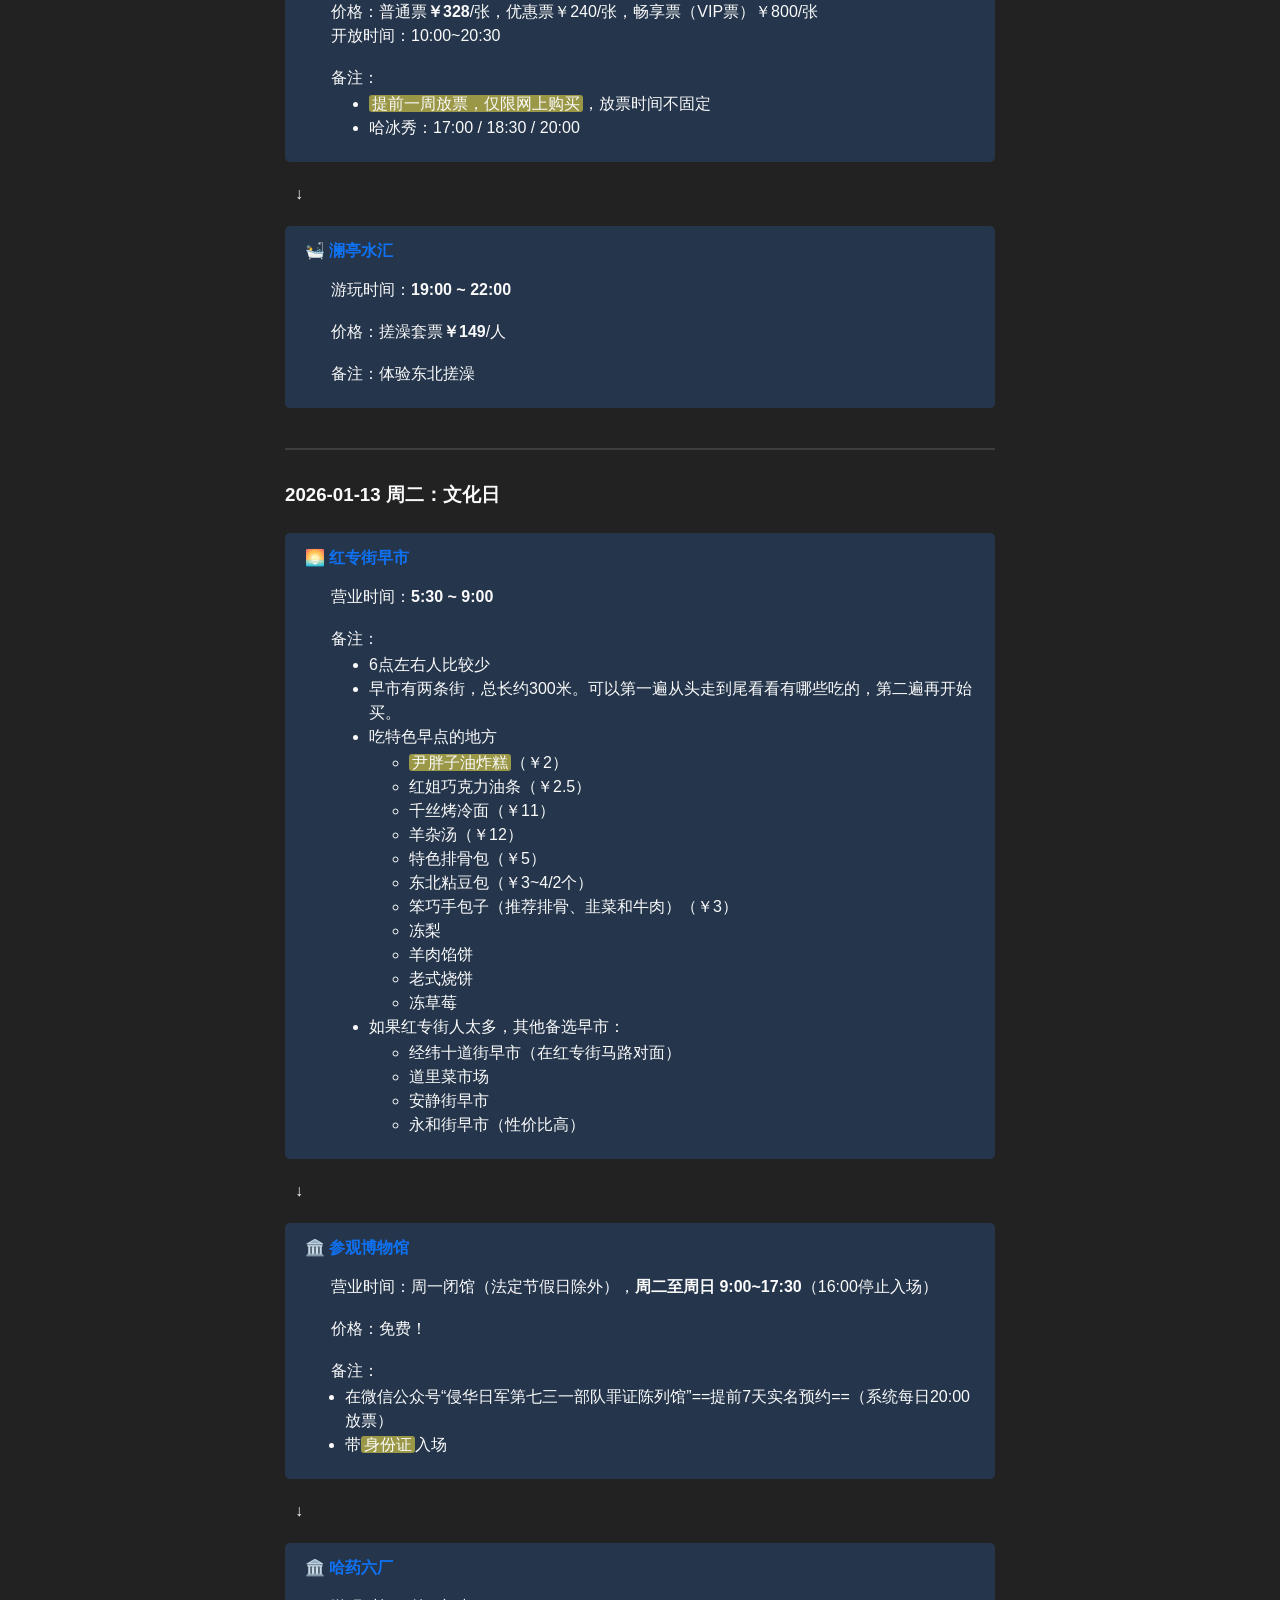
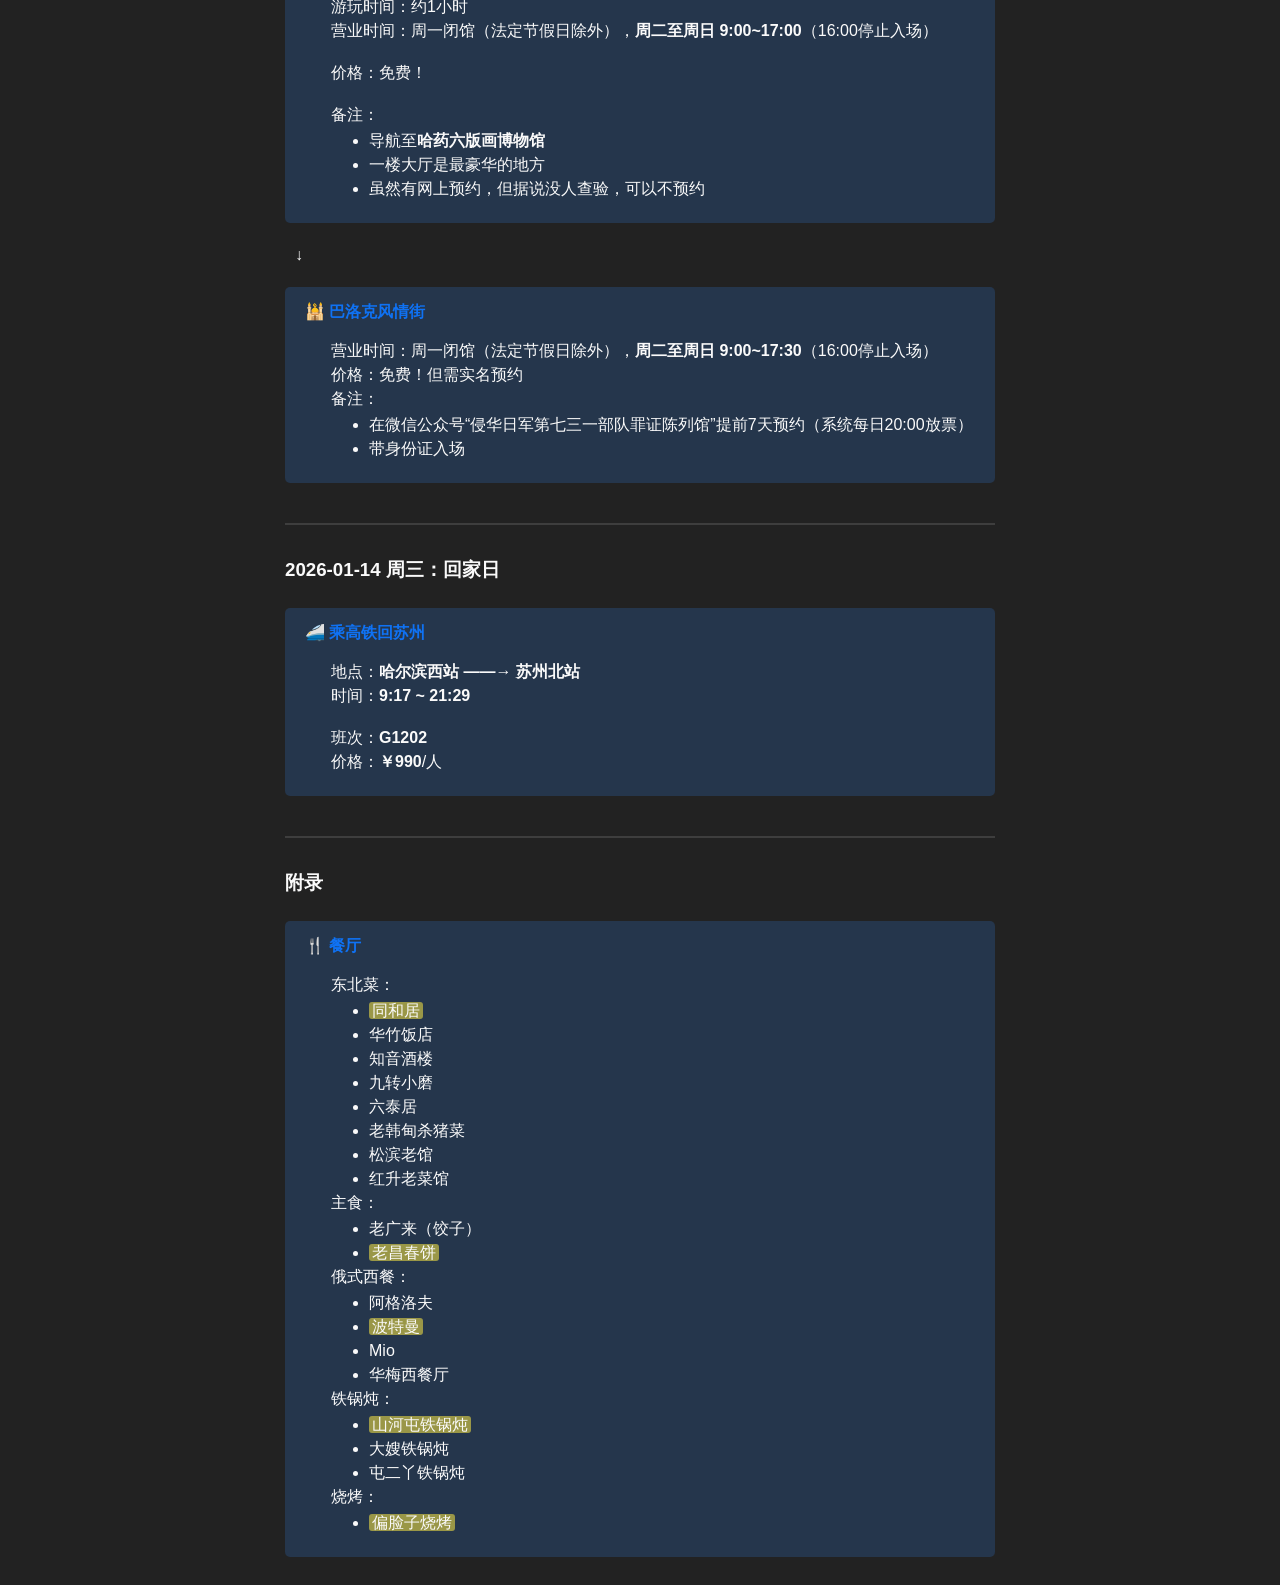
==== commit b56a7fdf: "move aside bar to the top" ====
--- a/index.html
+++ b/index.html
@@ -18,32 +18,35 @@
 
 
     <body>
-        <aside class="toc">
-            <nav>
-                <ul>
-                    <li><a href="#title">↑ 回到顶部</a></li>
-                    <hr>
-                    <li><a href="#20260109">2026-01-09 周五：赶路日</a></li>
-                    <hr>
-                    <li><a href="#20260110">2026-01-10 周六：婚礼日</a></li>
-                    <hr>
-                    <li><a href="#20260111">2026-01-11 周日：地标日</a></li>
-                    <hr>
-                    <li><a href="#20260112">2026-01-12 周一：冰雪日</a></li>
-                    <hr>
-                    <li><a href="#20260113">2026-01-13 周二：文化日</a></li>
-                    <hr>
-                    <li><a href="#20260114">2026-01-14 周三：回家日</a></li>
-                    <li><a href="#appendix">附录</a></li>
-                </ul>
-            </nav>
-        </aside>
+        
         <div class="container">
 
             <header>
                 <h2 id="title">哈尔滨旅行攻略</h2>
                 <p class="timestamp">最后更新时间：2025-12-02</p>
             </header>            
+
+            <aside class="toc">
+                <nav>
+                    <ul>
+                        <hr>
+                        <li><a href="#20260109">2026-01-09 周五：赶路日</a></li>
+                        <hr>
+                        <li><a href="#20260110">2026-01-10 周六：婚礼日</a></li>
+                        <hr>
+                        <li><a href="#20260111">2026-01-11 周日：地标日</a></li>
+                        <hr>
+                        <li><a href="#20260112">2026-01-12 周一：冰雪日</a></li>
+                        <hr>
+                        <li><a href="#20260113">2026-01-13 周二：文化日</a></li>
+                        <hr>
+                        <li><a href="#20260114">2026-01-14 周三：回家日</a></li>
+                        <hr>
+                        <li><a href="#appendix">附录</a></li>
+                        <hr>
+                    </ul>
+                </nav>
+            </aside>
 
             <main>
                 <div class="callout note">
--- a/css/style.css
+++ b/css/style.css
@@ -74,6 +74,7 @@
     color: #515151;
     font-size: 0.5em;
     font-style: italic;
+    margin-bottom: 20px;
 }
 
 /* 箭头上下边距 */
@@ -112,11 +113,6 @@
 /* 侧边栏目录 */
 .toc {
     font-size: 0.8em;
-    line-height: 2em;
-    position: fixed;
-    top: 125px;
-    left: 200px;
-    width: 200px;
 }
 .toc ul {
     list-style: none;
@@ -130,6 +126,8 @@
     border-top: 1px solid #3e3e3e;
     margin: 10px 0 8px 0
 }
+.toc a,
+.toc a:link,
 .toc a:visited,
 .toc a:active {
     color: inherit;
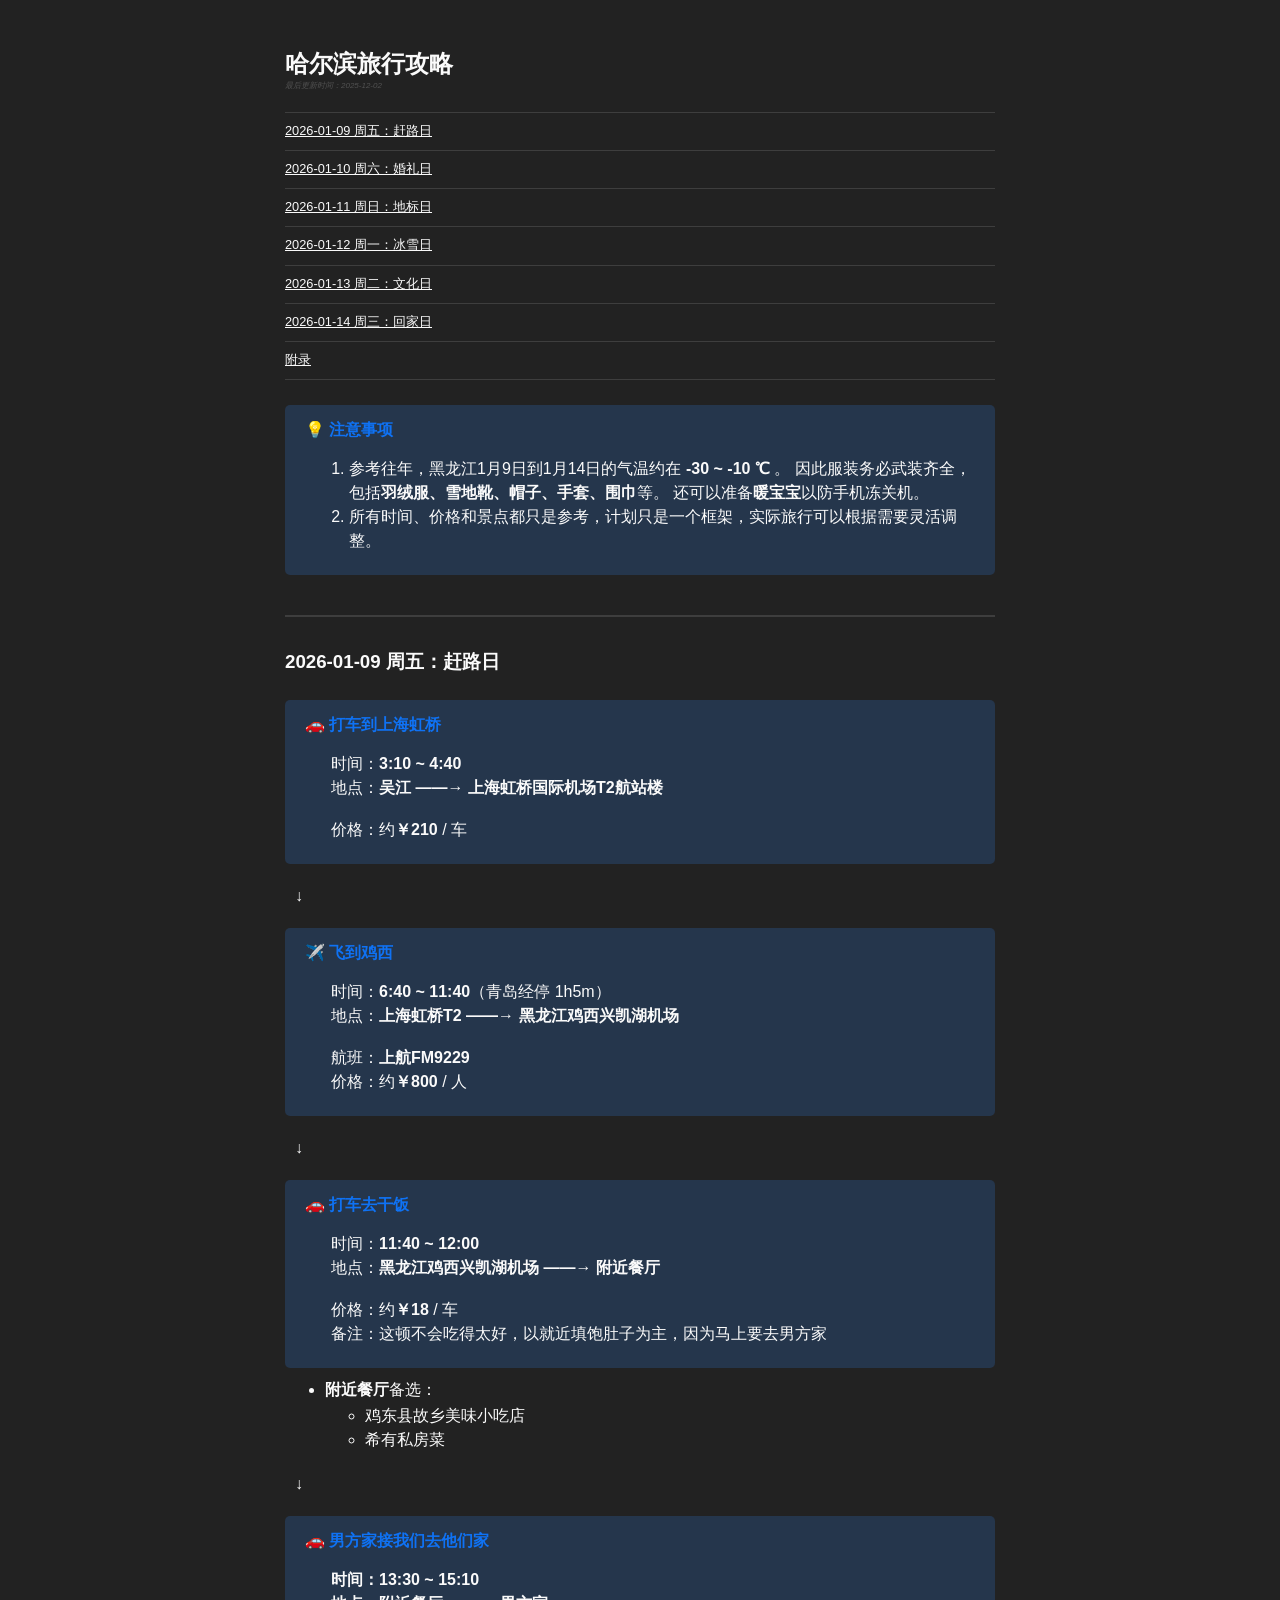
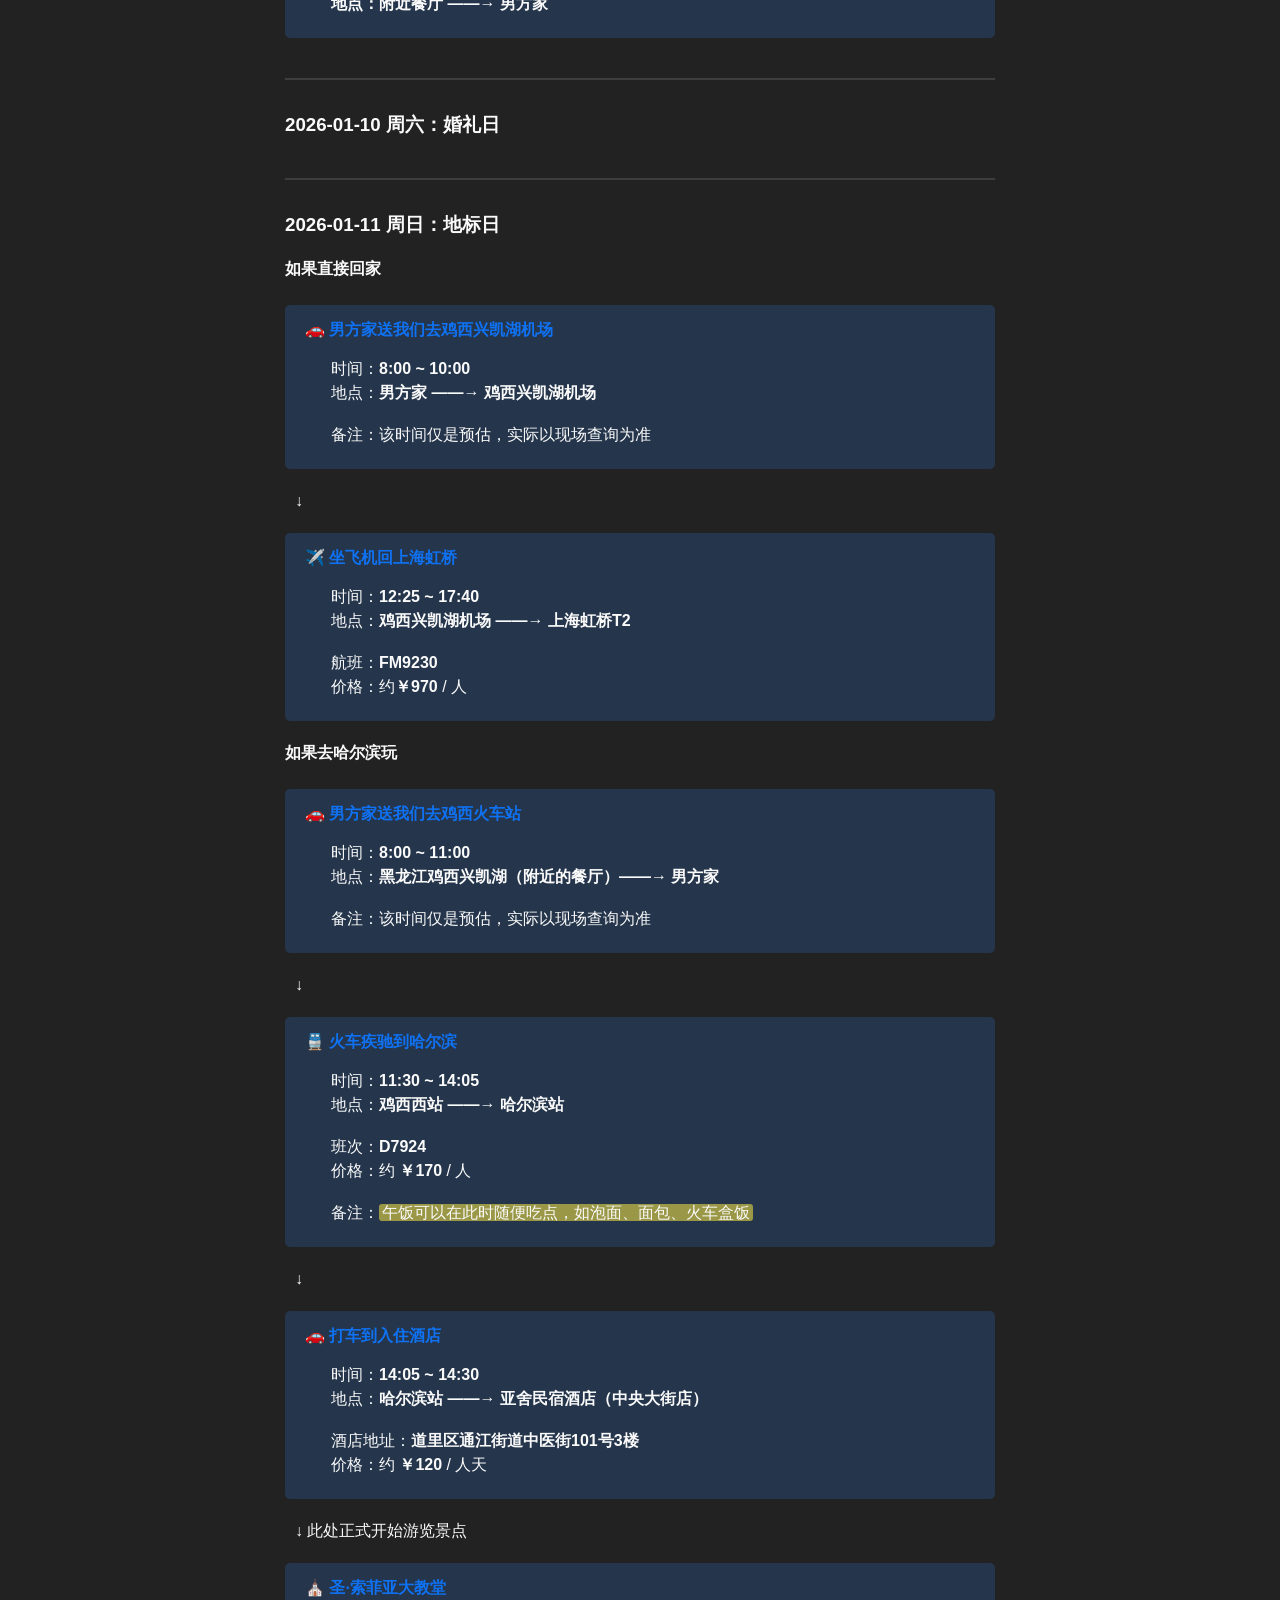
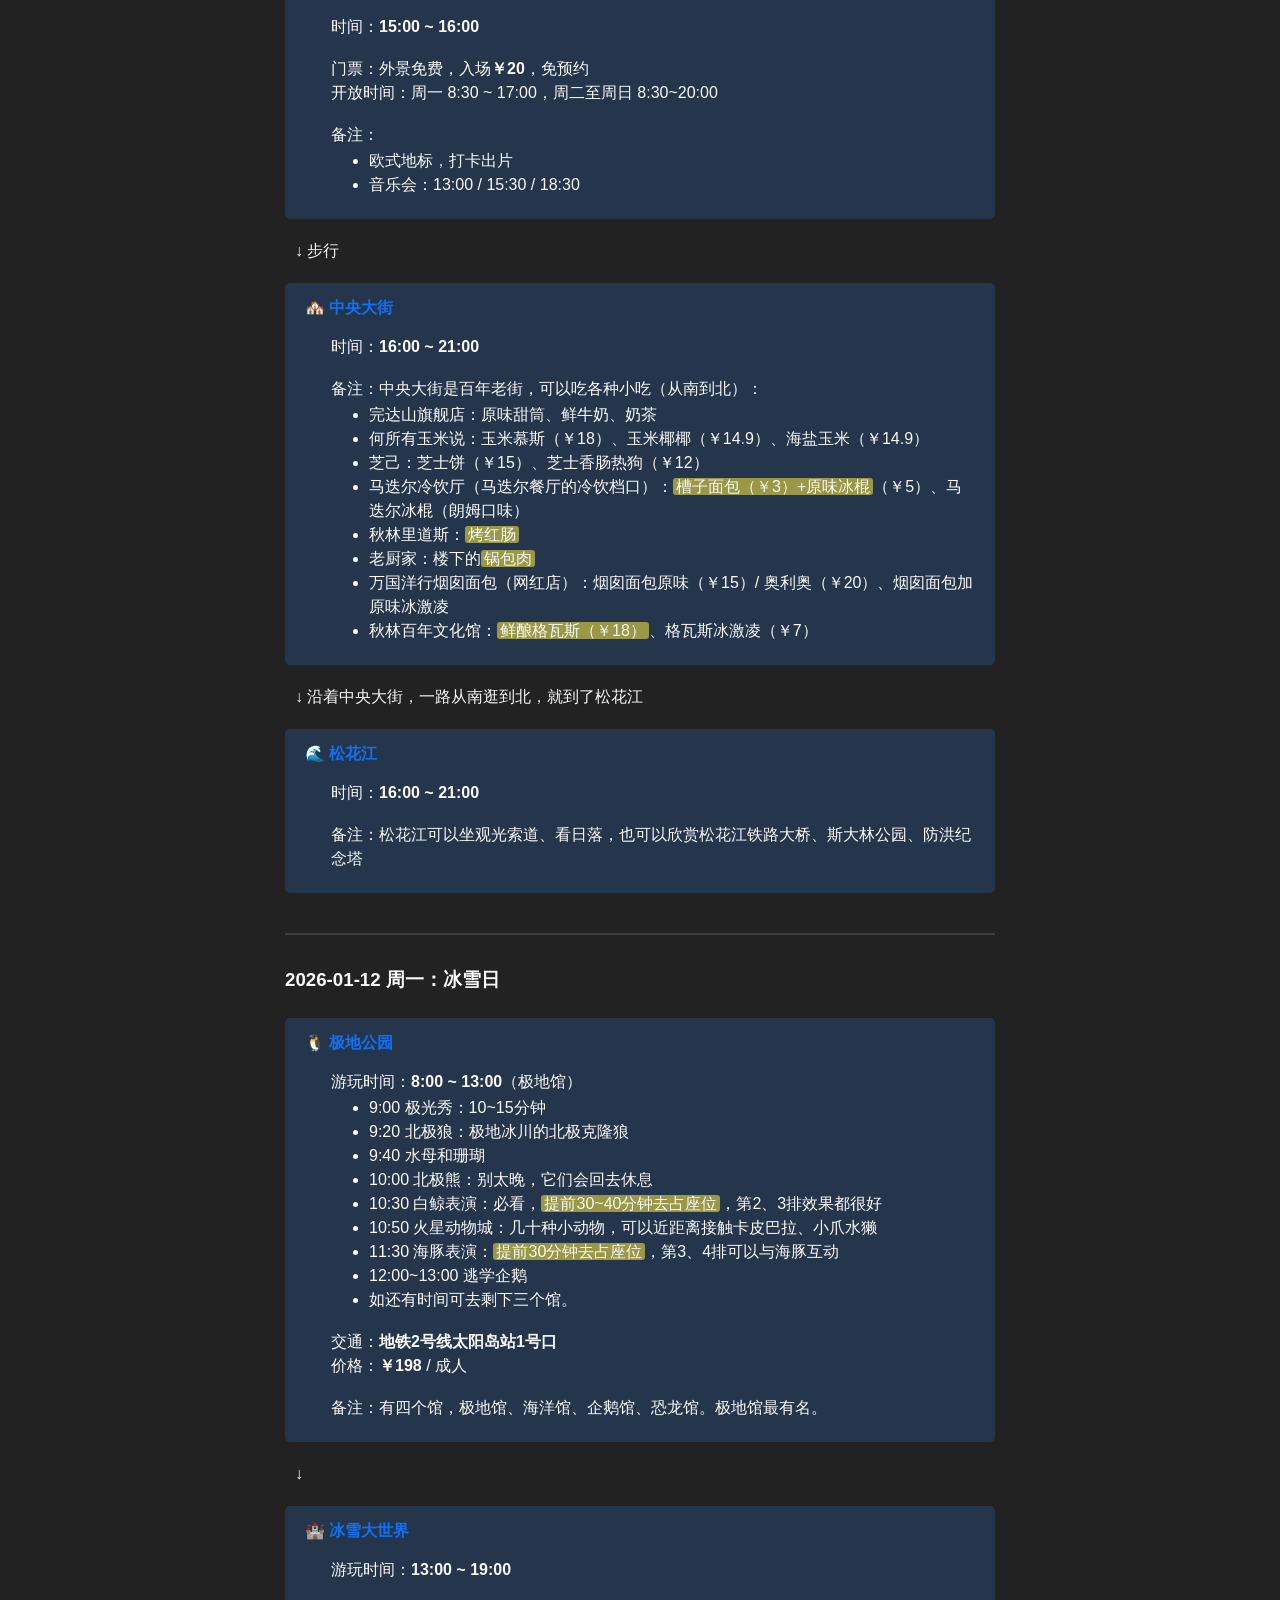
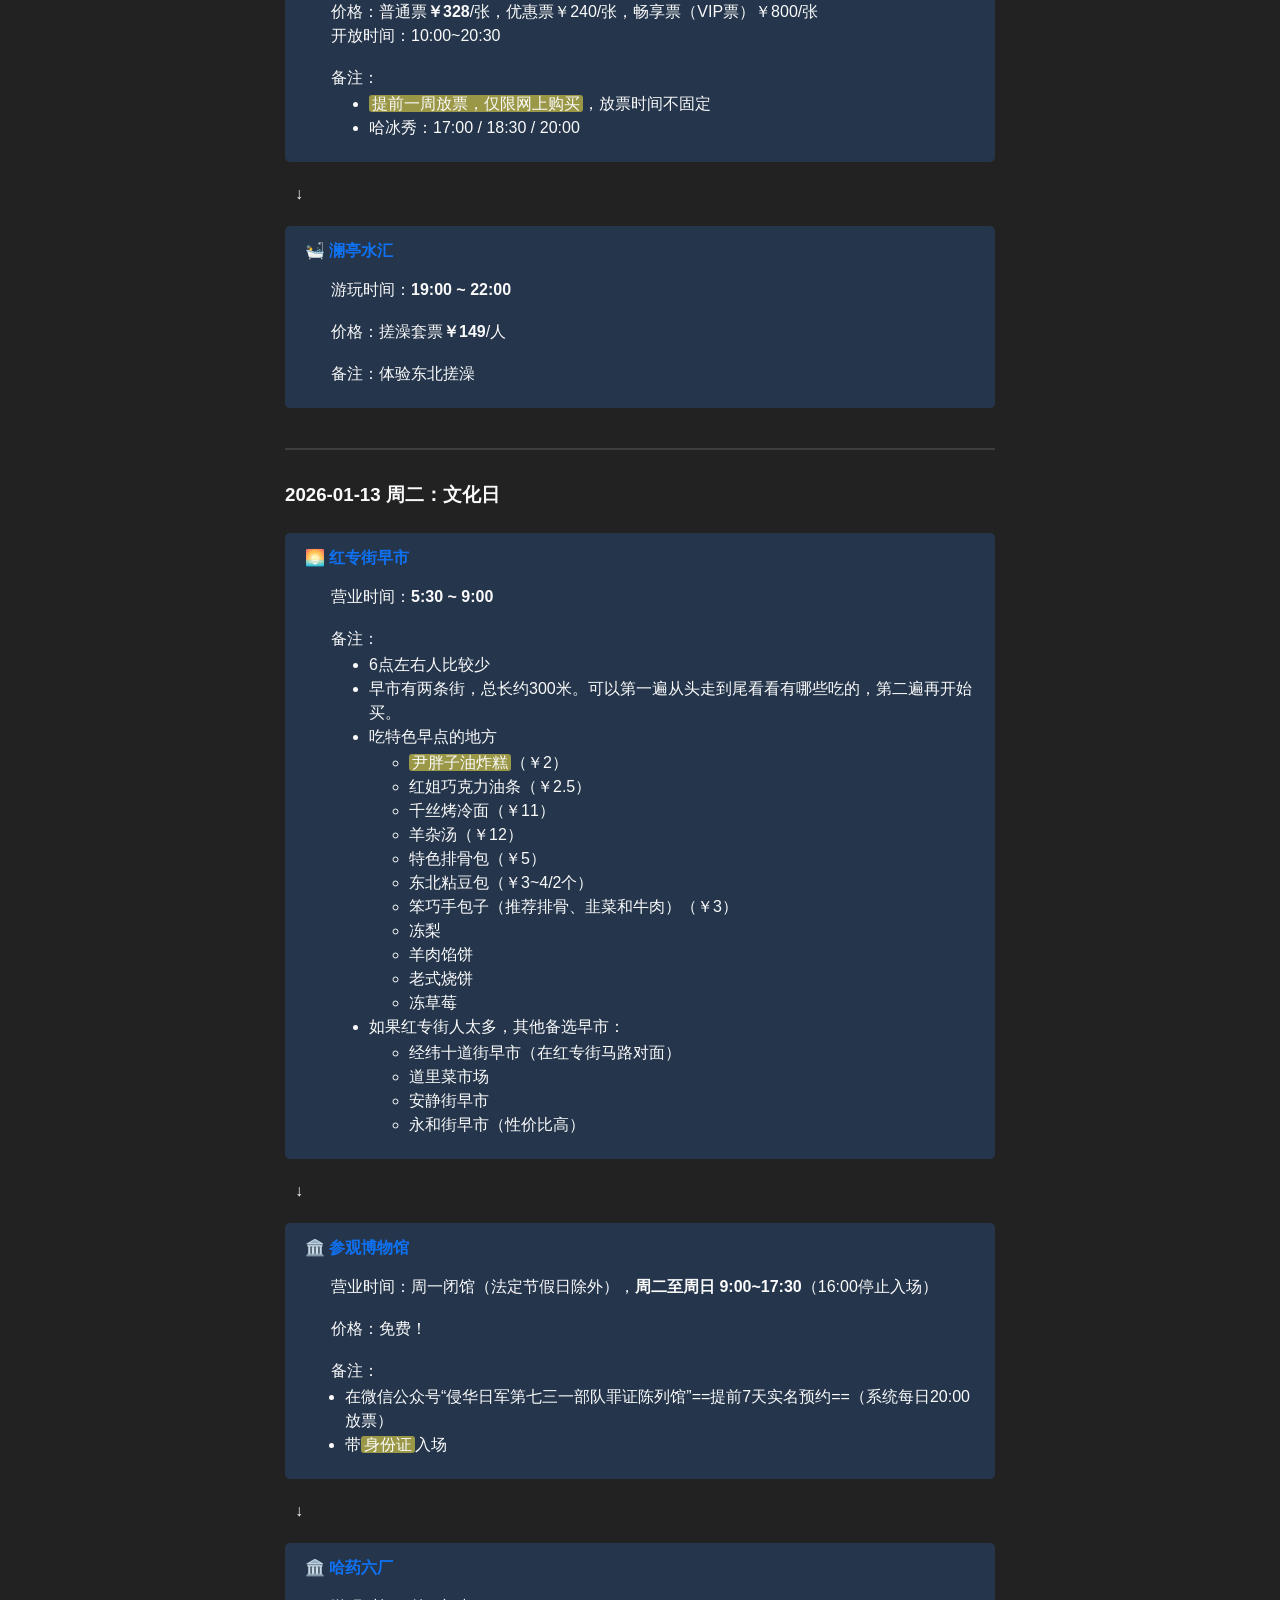
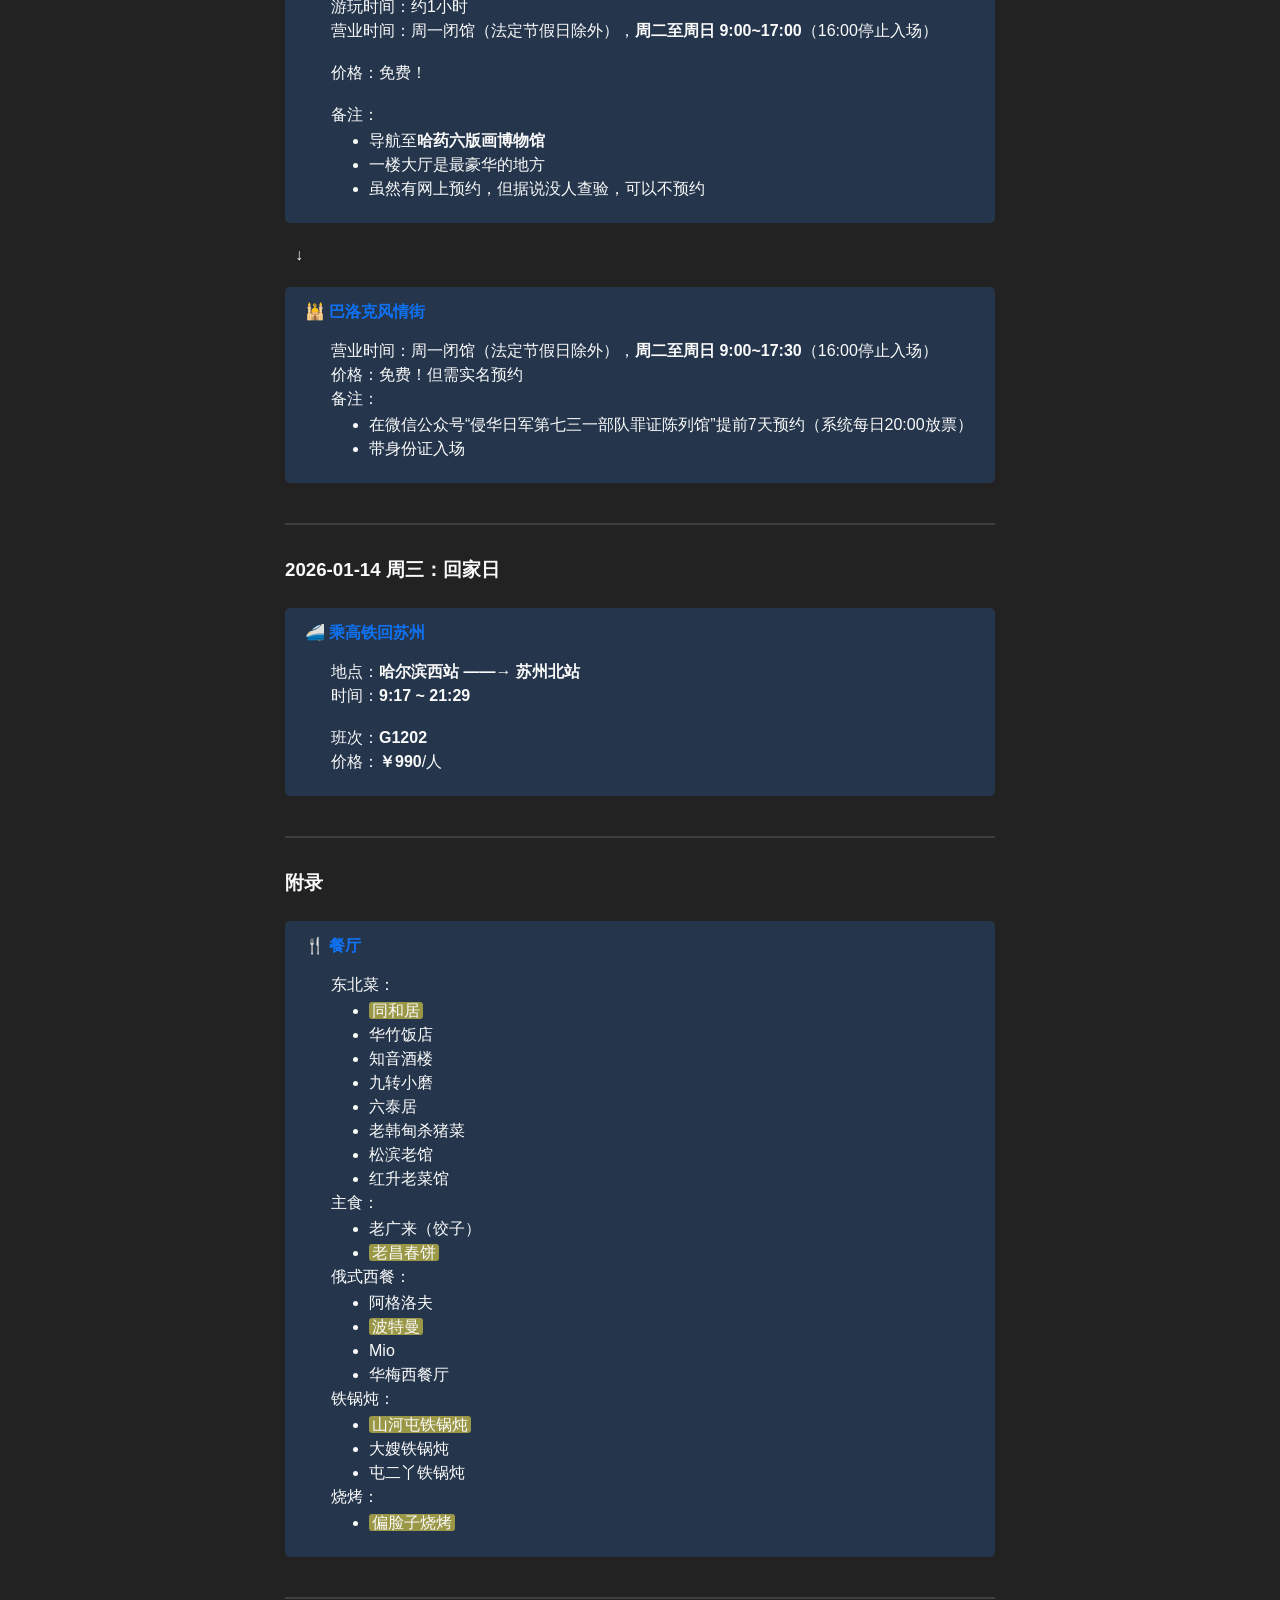
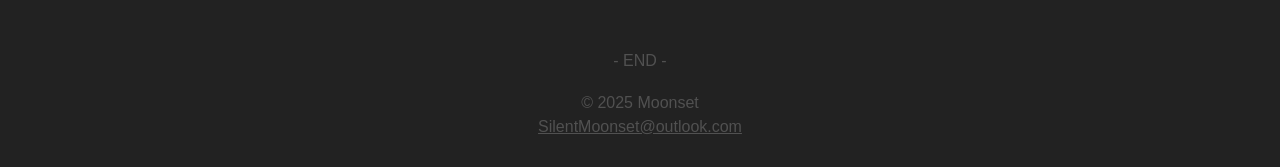
==== commit 1cf66620: "optimize layout" ====
--- a/index.html
+++ b/index.html
@@ -59,10 +59,10 @@
                     </ol>
                 </div>
 
-                <hr>
+                <hr id="20260109">
                 
                 <!-- Day1: 2026-01-09 -->
-                <h3 id="20260109">2026-01-09 周五：赶路日</h3>
+                <h3>2026-01-09 周五：赶路日</h3>
                 
                 <div class="callout note">
                     <div class="title">🚗 打车到上海虹桥</div>
@@ -109,15 +109,15 @@
                         <p class="p_indent"><strong>地点：附近餐厅 ——→ 男方家</strong></p>
                 </div>
 
-                <hr>
+                <hr id="20260110">
 
                 <!-- Day2: 2026-01-10 -->
-                <h3 id="20260110">2026-01-10 周六：婚礼日</h3>
-
-                <hr>
+                <h3>2026-01-10 周六：婚礼日</h3>
+
+                <hr id="20260111">
 
                 <!-- Day3: 2026-01-11 -->
-                <h3 id="20260111">2026-01-11 周日：地标日</h3>
+                <h3>2026-01-11 周日：地标日</h3>
                 <h4>如果直接回家</h4>
 
                 <div class="callout note">
@@ -217,10 +217,10 @@
                         <p class="p_indent">备注：松花江可以坐观光索道、看日落，也可以欣赏松花江铁路大桥、斯大林公园、防洪纪念塔</p>
                 </div>
 
-                <hr>
+                <hr id="20260112">
                 
                 <!-- Day4: 2026-01-12 -->
-                <h3 id="20260112">2026-01-12 周一：冰雪日</h3>
+                <h3>2026-01-12 周一：冰雪日</h3>
 
                 <div class="callout note">
                     <div class="title">🐧 极地公园</div>
@@ -270,10 +270,10 @@
                         <p class="p_indent">备注：体验东北搓澡</p>
                 </div>
 
-                <hr>
+                <hr id="20260113">
 
                 <!-- Day5: 2026-01-13 -->
-                <h3 id="20260113">2026-01-13 周二：文化日</h3>
+                <h3>2026-01-13 周二：文化日</h3>
 
                 <div class="callout note">
                     <div class="title">🌅 红专街早市</div>
@@ -352,10 +352,10 @@
                         </ul>
                 </div>
 
-                <hr>
+                <hr id="20260114">
 
                 <!-- Day6: 2026-01-14 -->
-                <h3 id="20260114">2026-01-14 周三：回家日</h3>
+                <h3>2026-01-14 周三：回家日</h3>
 
                 <div class="callout note">
                     <div class="title">🚄 乘高铁回苏州</div>
@@ -366,9 +366,10 @@
                         <p class="p_indent">价格：<strong>￥990</strong>/人</p>
                 </div>
 
-                <hr>
-
-                <h3 id="appendix">附录</h3>
+                <hr id="appendix">
+                
+                <!-- 附录 -->
+                <h3>附录</h3>
 
                 <div class="callout note">
                     <div class="title">🍴 餐厅</div>
@@ -405,12 +406,17 @@
                         <ul class="normal_li_indent">
                             <li><mark>偏脸子烧烤</mark></li>
                         </ul>
-                </main>
-
-                <footer>
-
-                </footer>
-            </div>
-        </body>
-    </div>
+                </div>
+
+            <hr>
+            </main>
+
+            <footer>
+                <p>- END -</p>
+                <br>
+                <p>© 2025 Moonset</p>
+                <p><a href="mailto:silentmoonset@outlook.com">SilentMoonset@outlook.com</a></p>
+            </footer>
+        </div>
+    </body>
 </html>
--- a/css/style.css
+++ b/css/style.css
@@ -57,6 +57,17 @@
     color: #fafafa;
     padding: 0 3px;
     border-radius: 3px;
+}
+footer {
+    margin-top: 50px;
+    text-align: center;
+    color: #515151;
+}
+footer a {
+    color: inherit;
+}
+footer a:hover {
+    color: #0f72f4;
 }
 
 /* 常规在文字下的列表缩进 */
@@ -126,9 +137,9 @@
     border-top: 1px solid #3e3e3e;
     margin: 10px 0 8px 0
 }
-.toc a,
-.toc a:link,
-.toc a:visited,
-.toc a:active {
+.toc a {
     color: inherit;
+}
+.toc a:hover {
+    color: #0f72f4;
 }
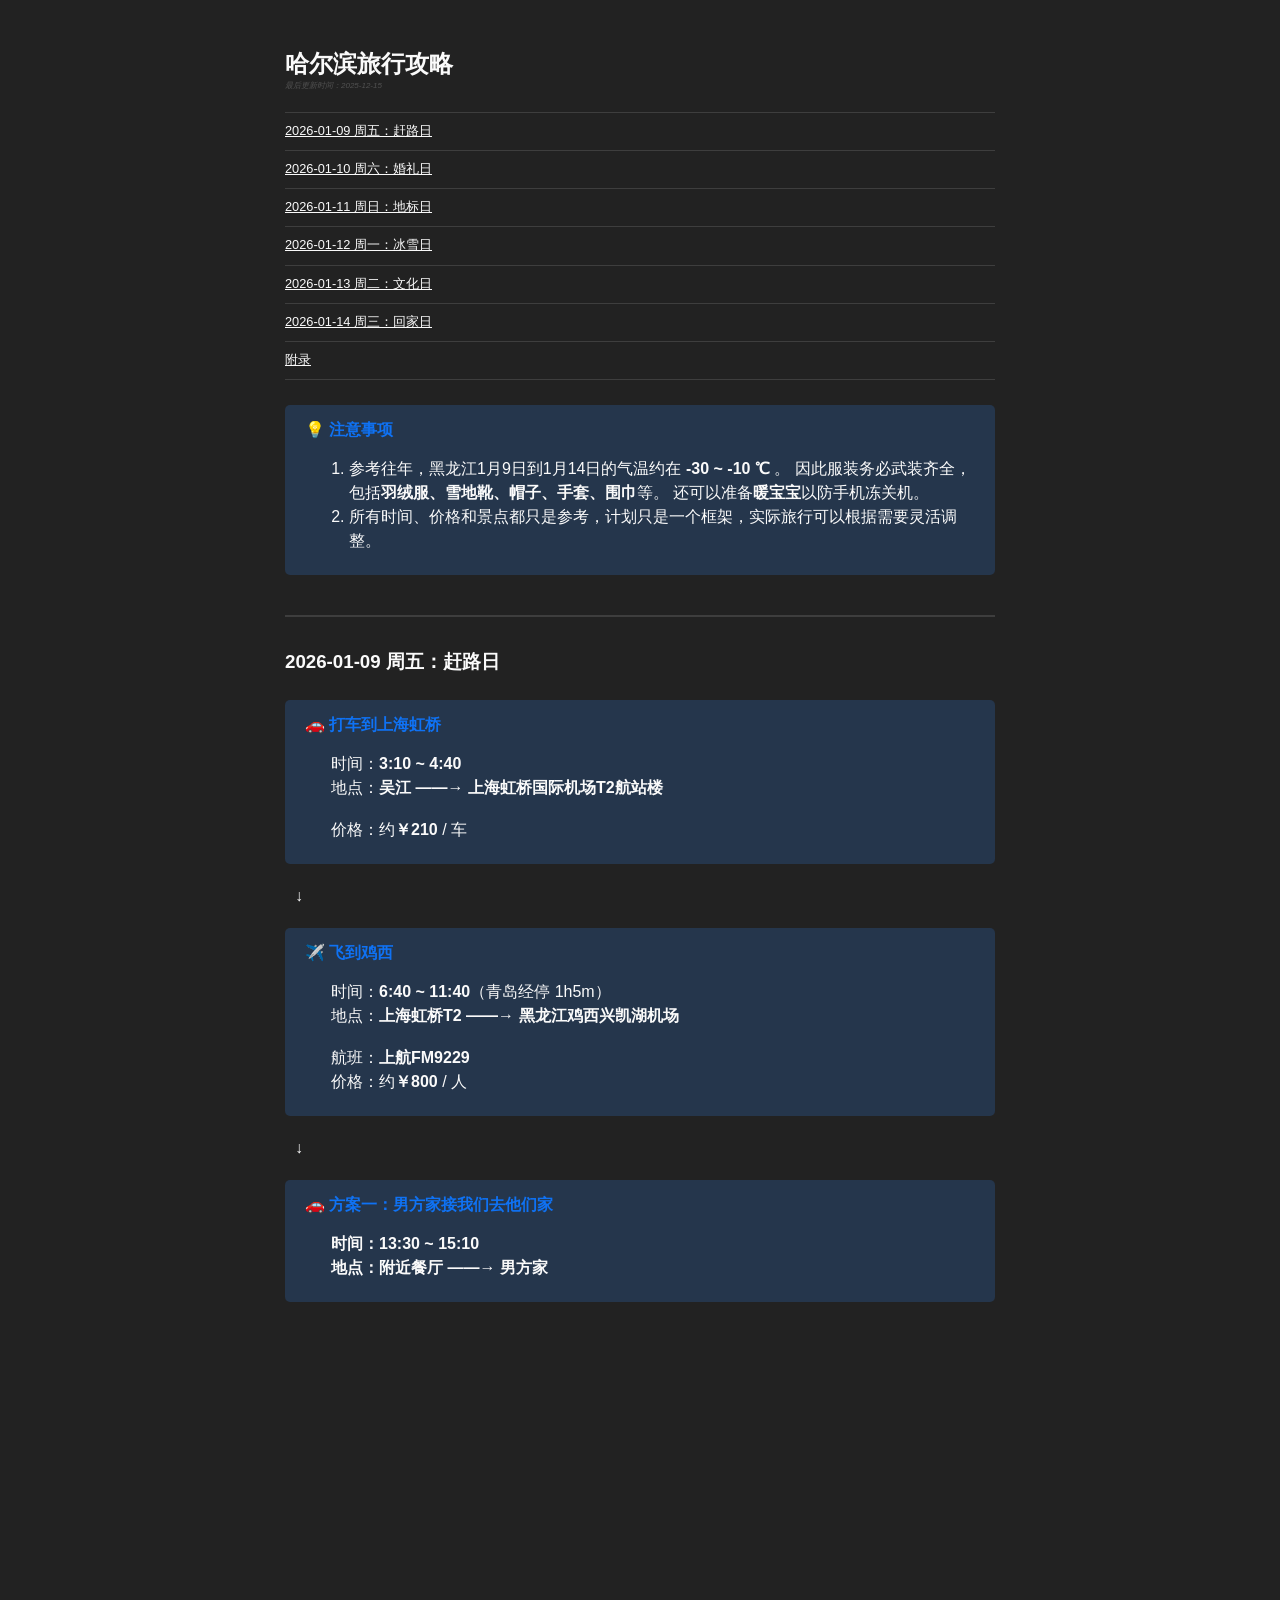
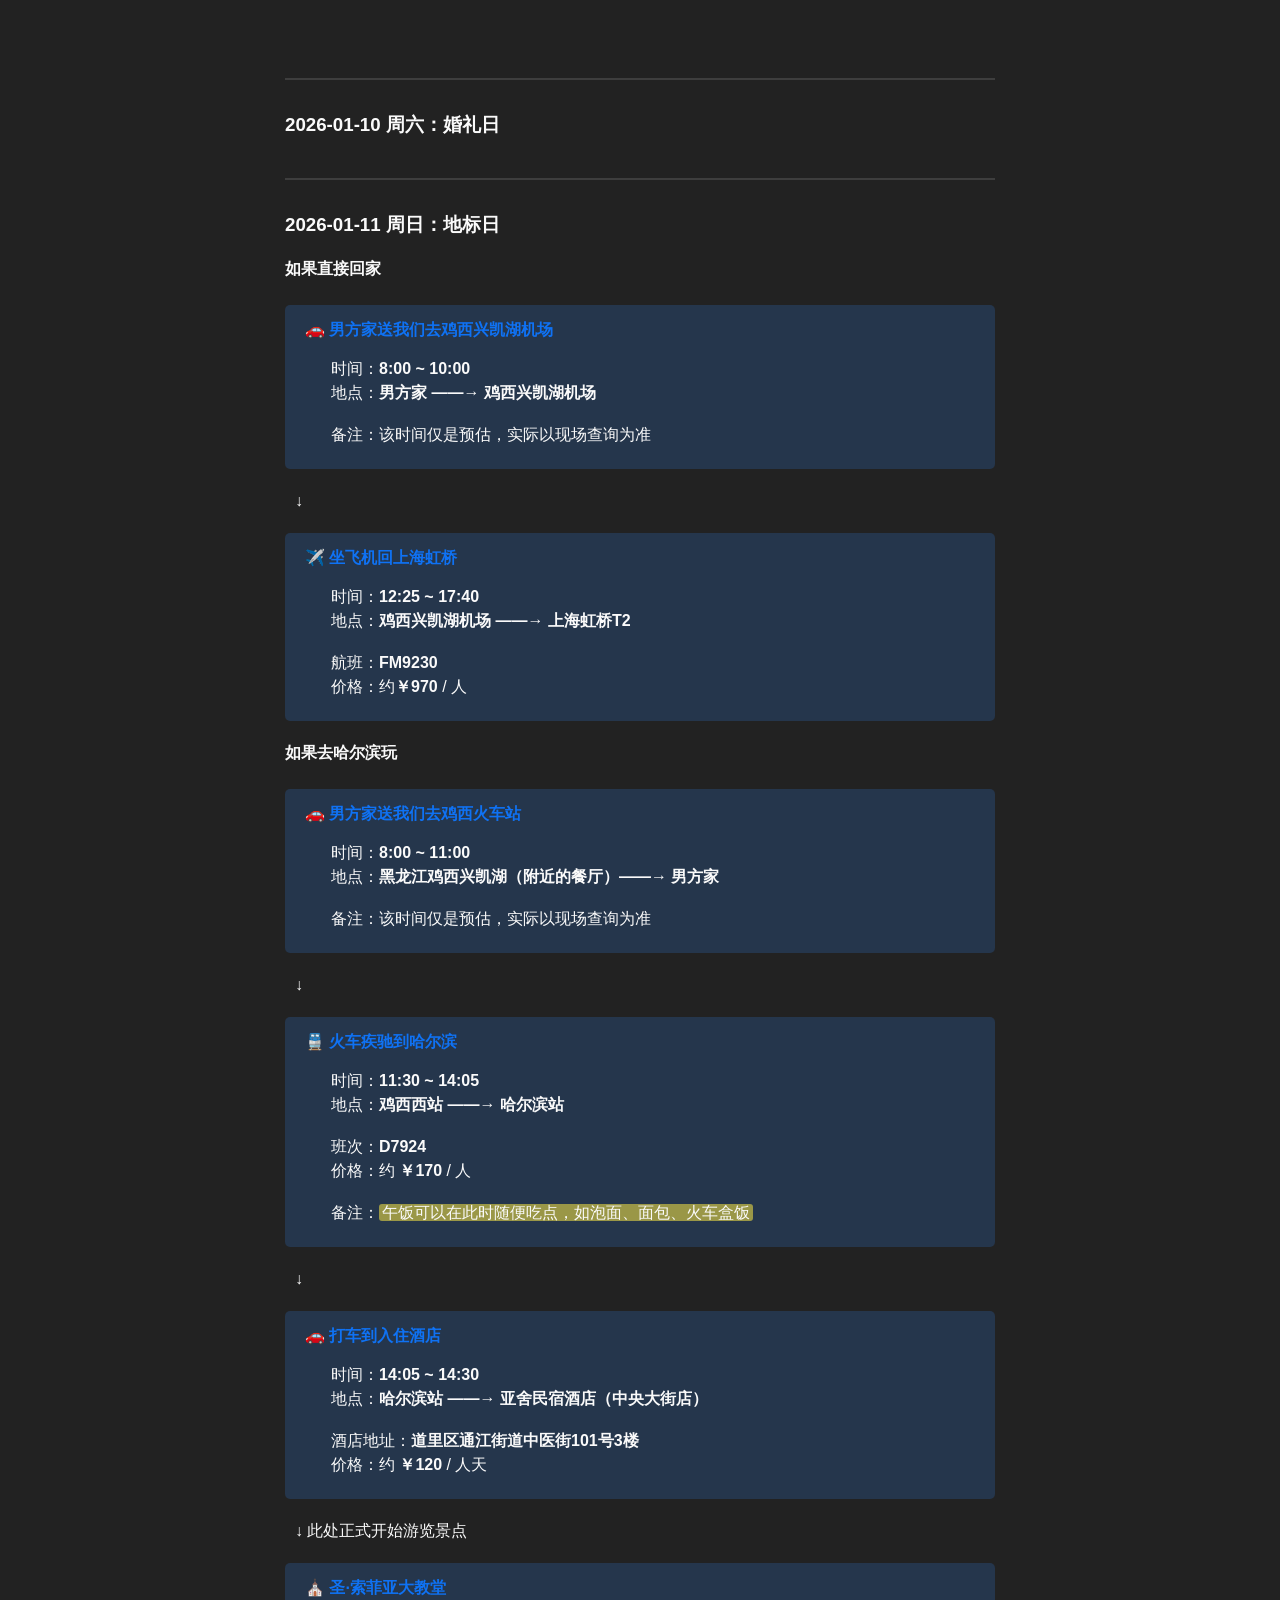
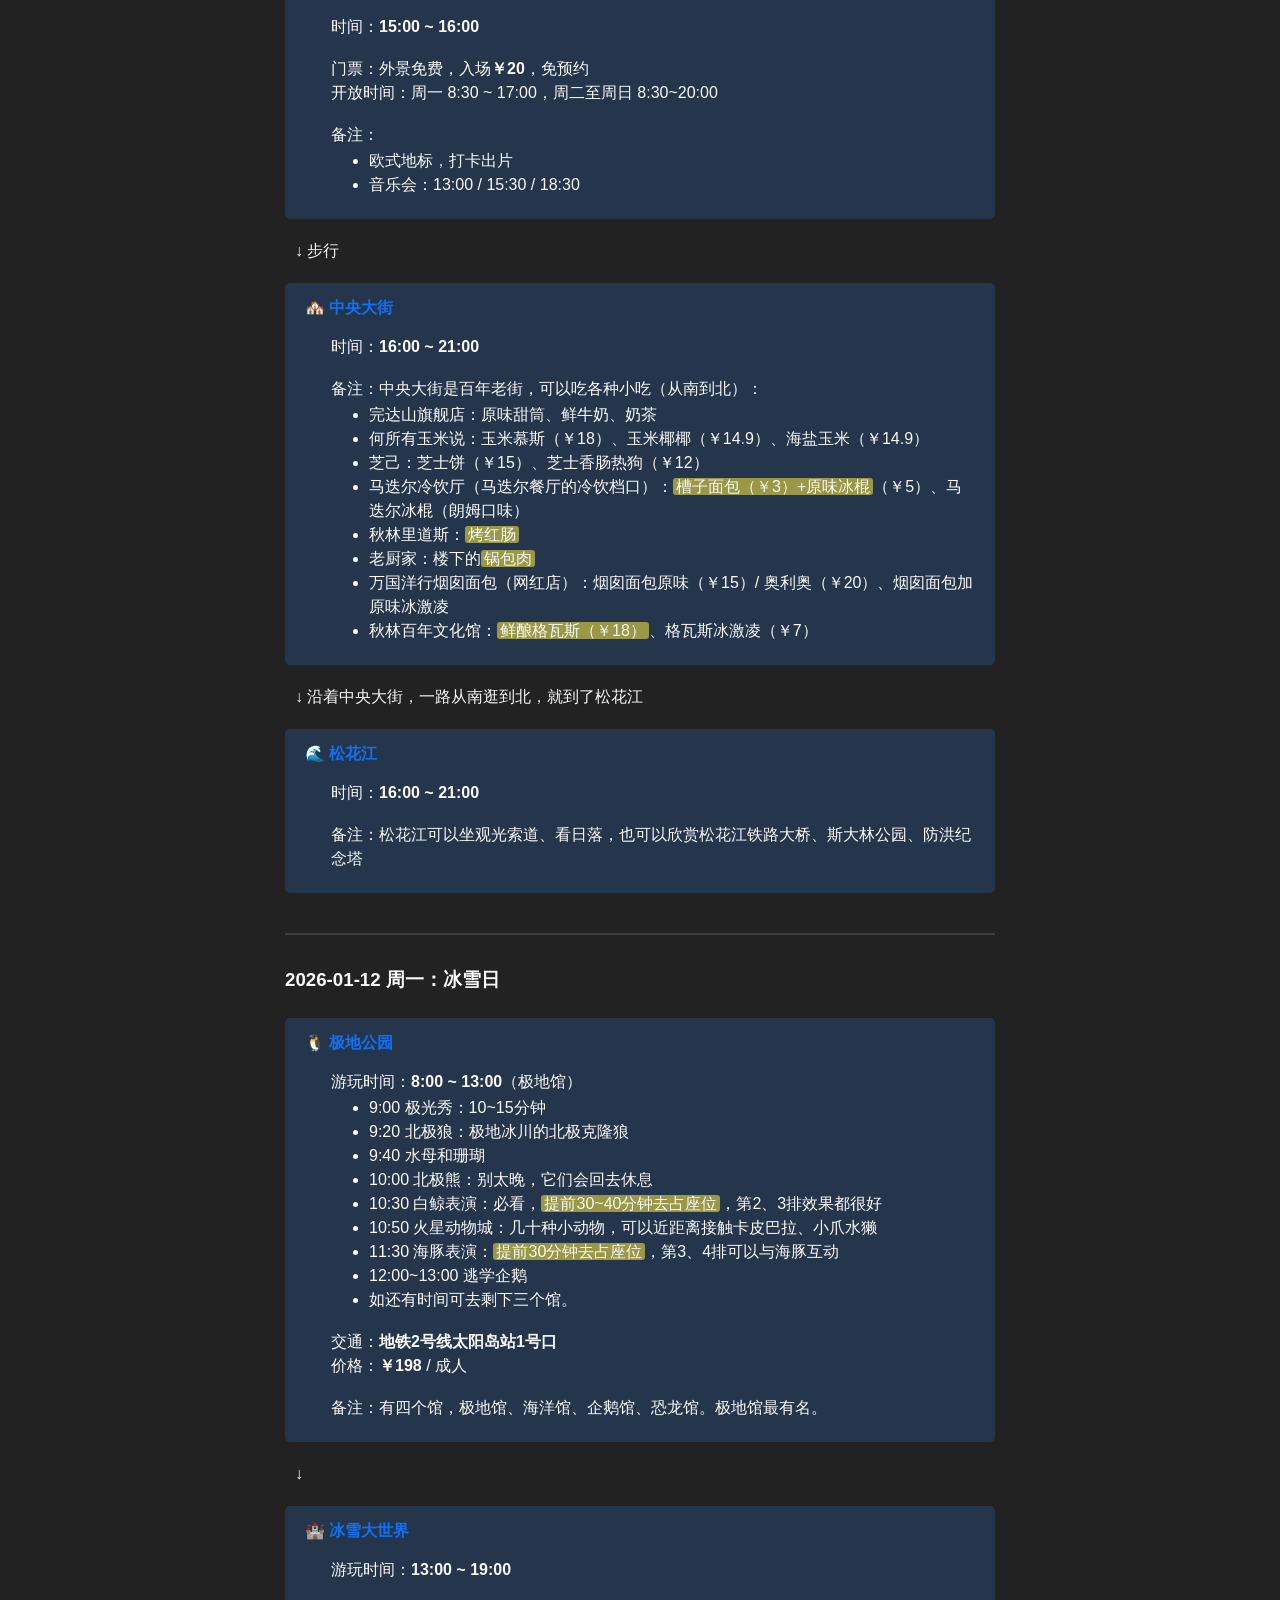
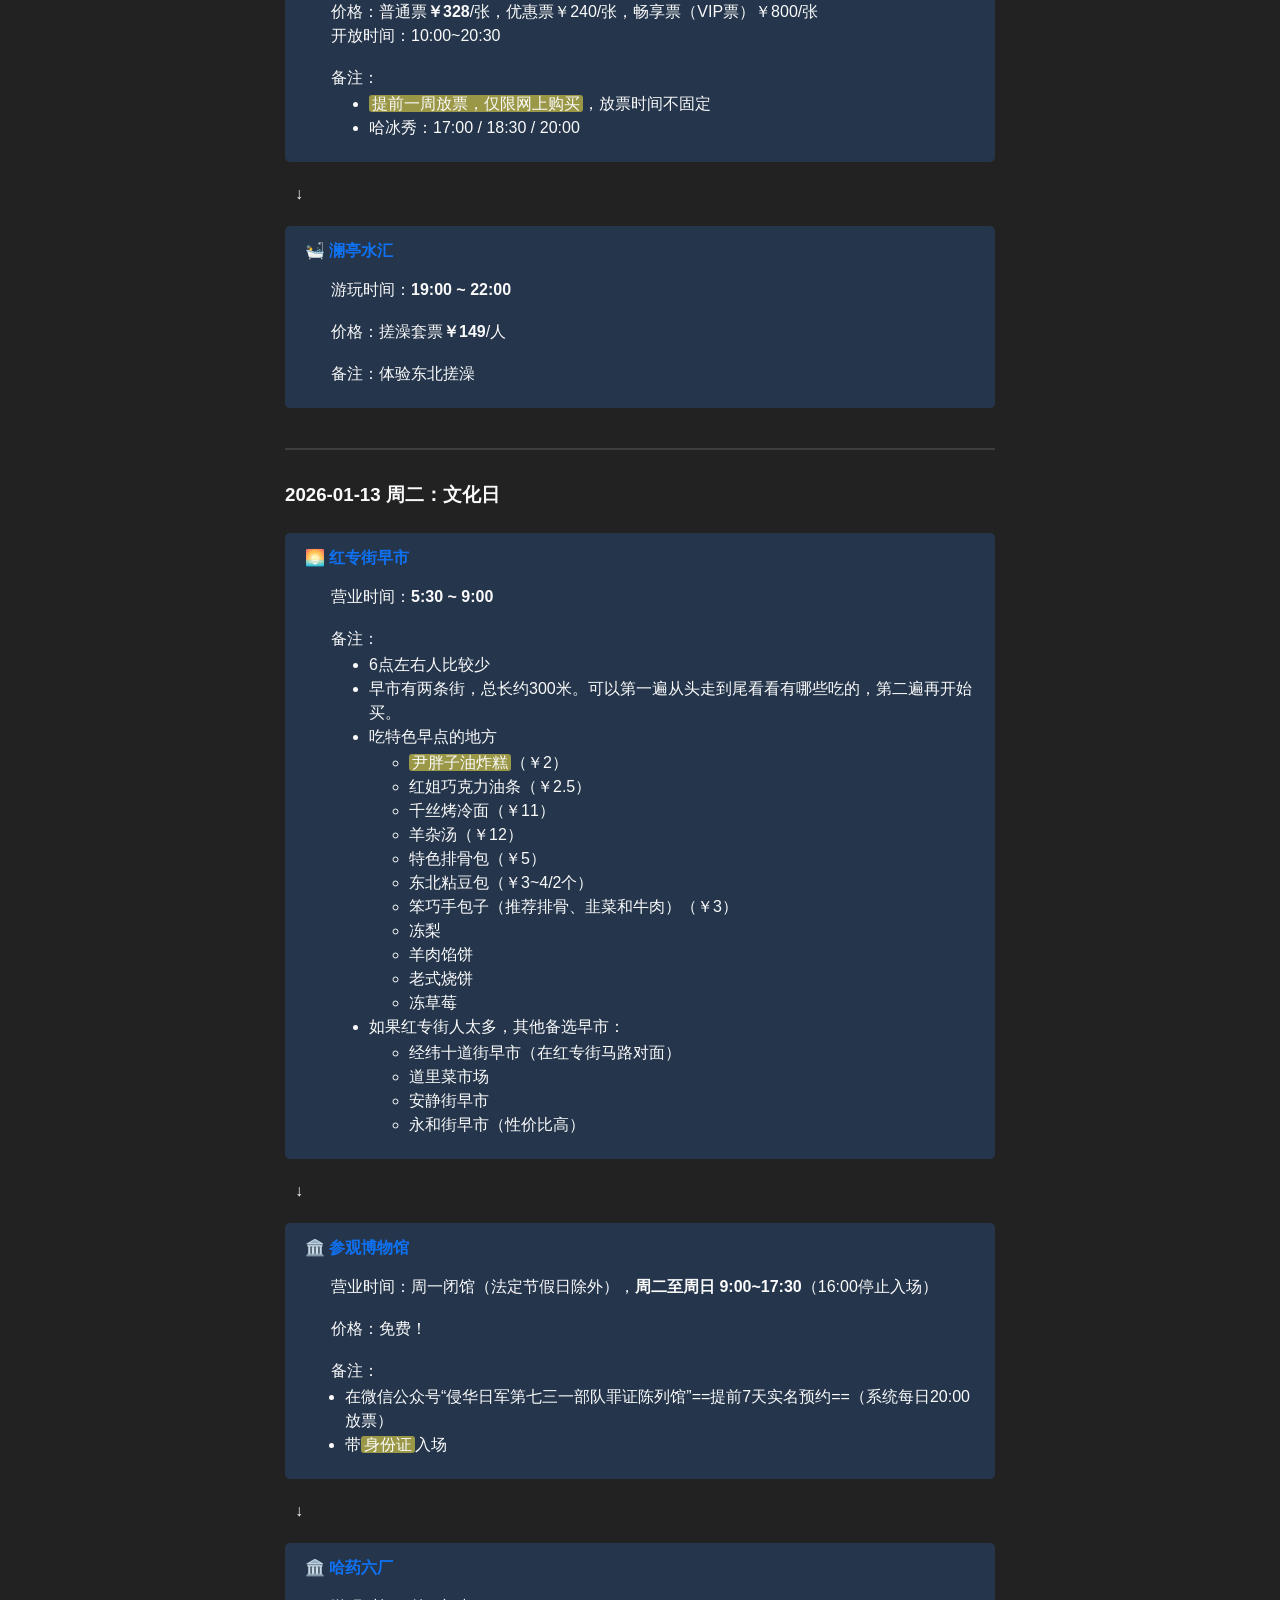
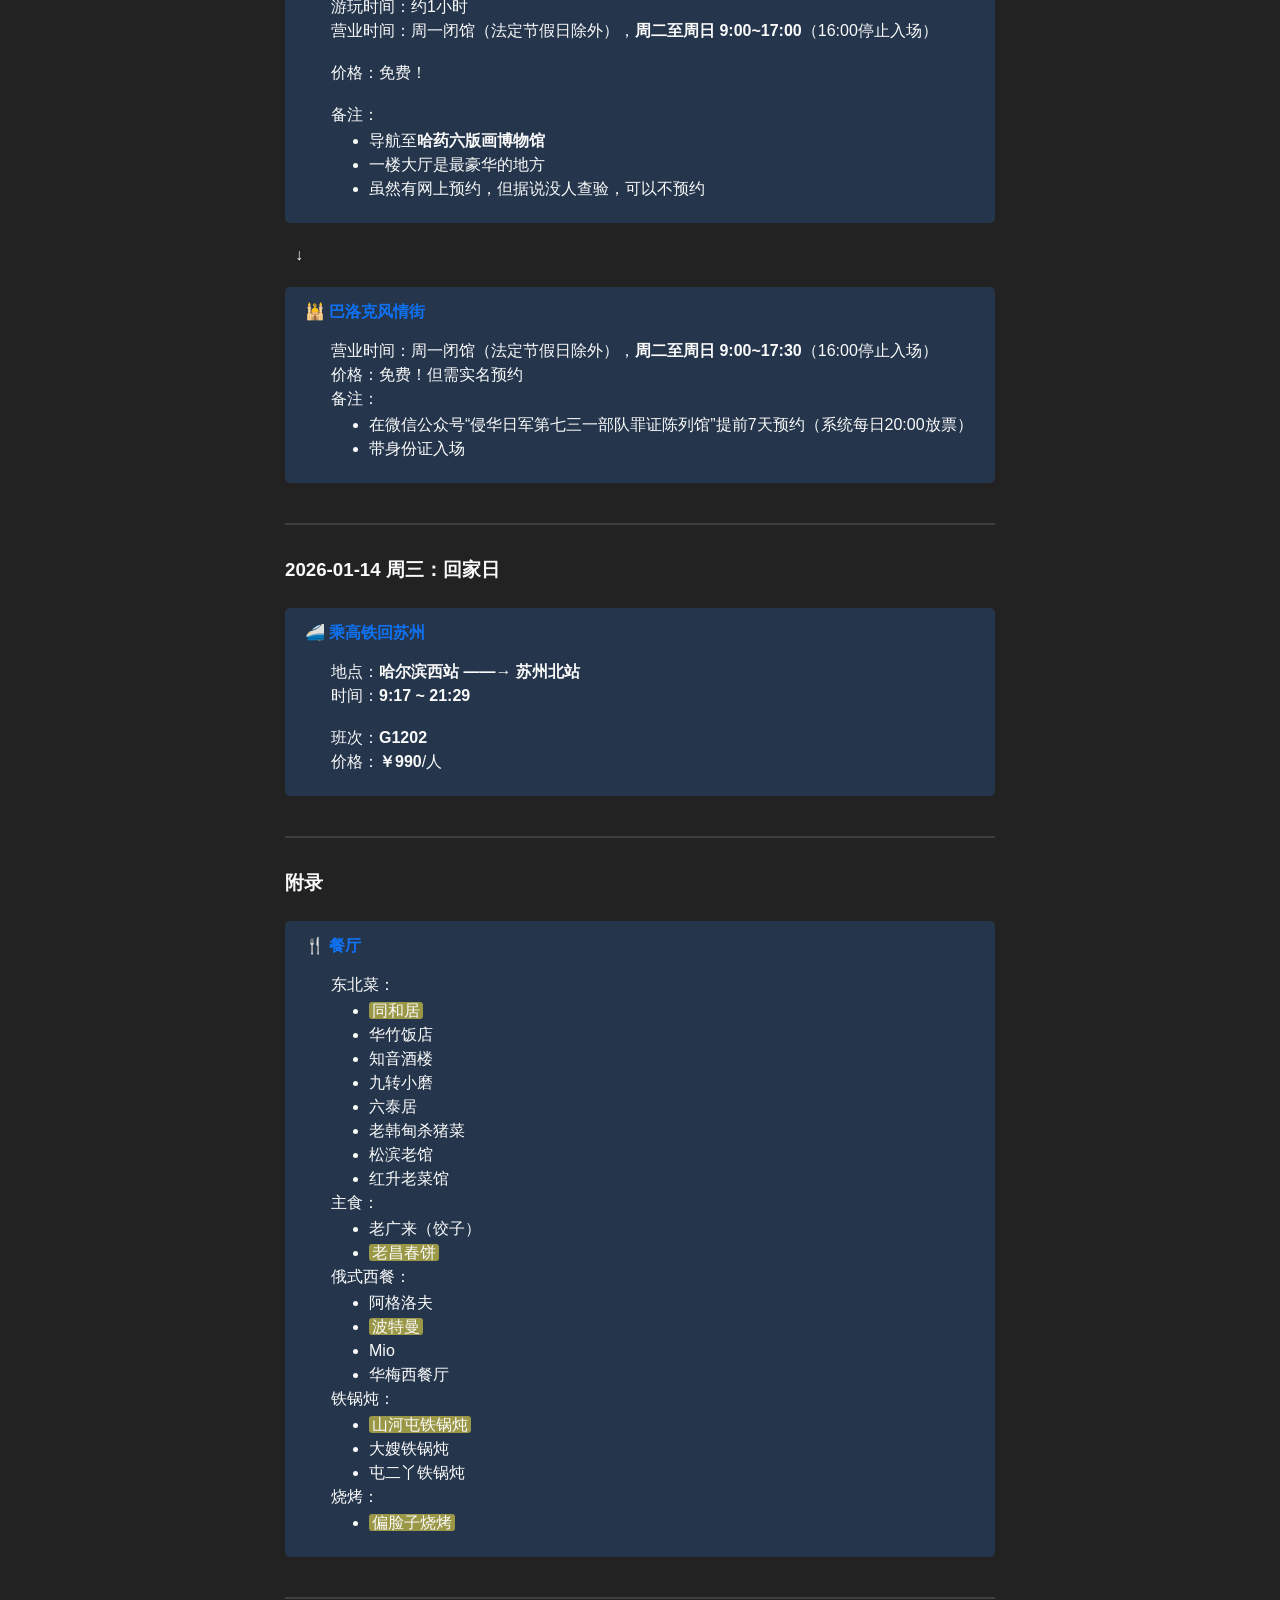
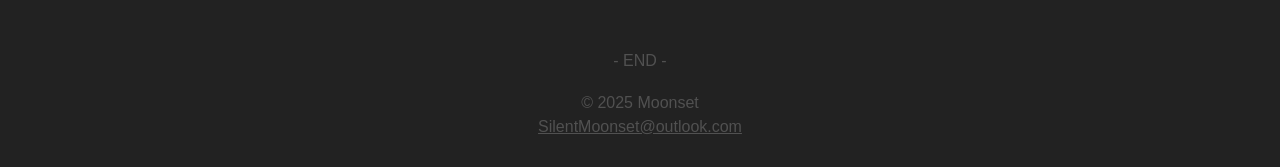
==== commit ccae3625: "add scroll-x to some multiple plans" ====
--- a/index.html
+++ b/index.html
@@ -23,7 +23,7 @@
 
             <header>
                 <h2 id="title">哈尔滨旅行攻略</h2>
-                <p class="timestamp">最后更新时间：2025-12-02</p>
+                <p class="timestamp">最后更新时间：2025-12-15</p>
             </header>            
 
             <aside class="toc">
@@ -63,7 +63,7 @@
                 
                 <!-- Day1: 2026-01-09 -->
                 <h3>2026-01-09 周五：赶路日</h3>
-                
+
                 <div class="callout note">
                     <div class="title">🚗 打车到上海虹桥</div>
                         <p class="p_indent">时间：<strong>3:10 ~ 4:40</strong></p>
@@ -85,29 +85,41 @@
 
                 <p class="arrow">↓</p>
 
-                <div class="callout note">
-                    <div class="title">🚗 打车去干饭</div>
-                        <p class="p_indent">时间：<strong>11:40 ~ 12:00</strong></p>
-                        <p class="p_indent">地点：<strong>黑龙江鸡西兴凯湖机场 ——→ 附近餐厅</strong></p>
-                        <br>
-                        <p class="p_indent">价格：约<strong>￥18</strong> / 车</p>
-                        <p class="p_indent">备注：这顿不会吃得太好，以就近填饱肚子为主，因为马上要去男方家</p>
-                </div>
-                <ul id="ul1">
-                    <li><strong>附近餐厅</strong>备选：</li>
-                    <ul>
-                        <li>鸡东县故乡美味小吃店</li>
-                        <li>希有私房菜</li>
-                    </ul>
-                </ul>
-
-                <p class="arrow">↓</p>
-
-                <div class="callout note">
-                    <div class="title">🚗 男方家接我们去他们家</div>
-                        <p class="p_indent"><strong>时间：13:30 ~ 15:10</strong></p>
-                        <p class="p_indent"><strong>地点：附近餐厅 ——→ 男方家</strong></p>
-                </div>
+                <div class="scroll-x">
+                    <div class="row">
+                        <div class="callout note">
+                            <div class="title">🚗 方案一：男方家接我们去他们家</div>
+                                <p class="p_indent"><strong>时间：13:30 ~ 15:10</strong></p>
+                                <p class="p_indent"><strong>地点：附近餐厅 ——→ 男方家</strong></p>
+                        </div>
+                        <div>
+                            <div class="callout note">
+                                <div class="title">🚗 方案二：打车去干饭</div>
+                                    <p class="p_indent">时间：<strong>11:40 ~ 12:00</strong></p>
+                                    <p class="p_indent">地点：<strong>黑龙江鸡西兴凯湖机场 ——→ 附近餐厅</strong></p>
+                                    <br>
+                                    <p class="p_indent">价格：约<strong>￥18</strong> / 车</p>
+                                    <p class="p_indent">备注：这顿不会吃得太好，以就近填饱肚子为主，因为马上要去男方家</p>
+                            </div>
+                            <ul id="ul1">
+                                <li><strong>附近餐厅</strong>备选：</li>
+                                <ul>
+                                    <li>鸡东县故乡美味小吃店</li>
+                                    <li>希有私房菜</li>
+                                </ul>
+                            </ul>
+
+                            <p class="arrow">↓</p>
+
+                            <div class="callout note">
+                                <div class="title">🚗 男方家接我们去他们家</div>
+                                    <p class="p_indent"><strong>时间：13:30 ~ 15:10</strong></p>
+                                    <p class="p_indent"><strong>地点：附近餐厅 ——→ 男方家</strong></p>
+                            </div>
+                        </div>
+                    </div>
+                </div>
+                
 
                 <hr id="20260110">
 
--- a/css/style.css
+++ b/css/style.css
@@ -99,6 +99,7 @@
     margin-top: 25px;
     padding: 15px 20px 22px;
     border-radius: 5px;
+    flex-shrink: 0;
 }
 
 /* Callout类型样式 */
@@ -142,4 +143,17 @@
 }
 .toc a:hover {
     color: #0f72f4;
+}
+
+.scroll-x {
+    overflow-x: auto;
+    overflow-y: hidden;
+}
+.row {
+    display: flex;
+    gap: 16px;           /* 区块之间的间距 */
+    align-items: flex-start;
+}
+.scroll-x .callout {
+    width: 670px
 }
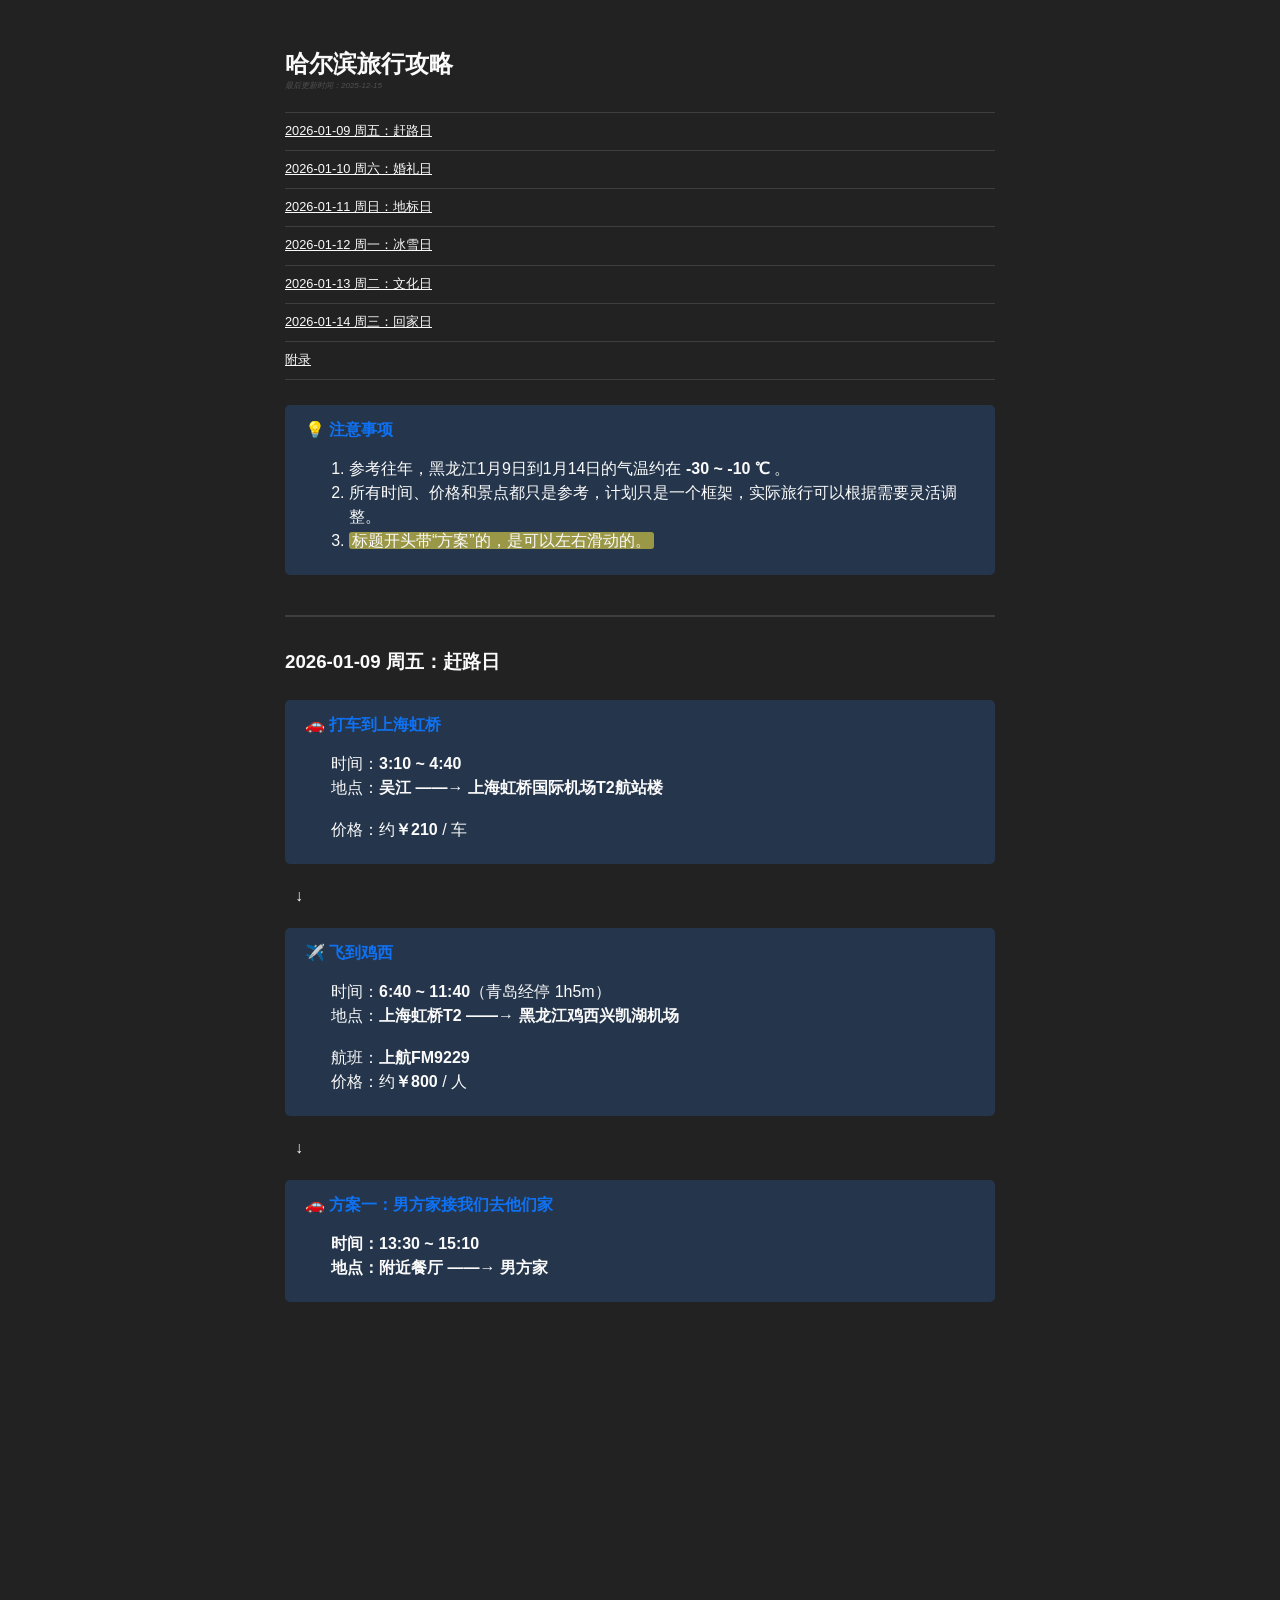
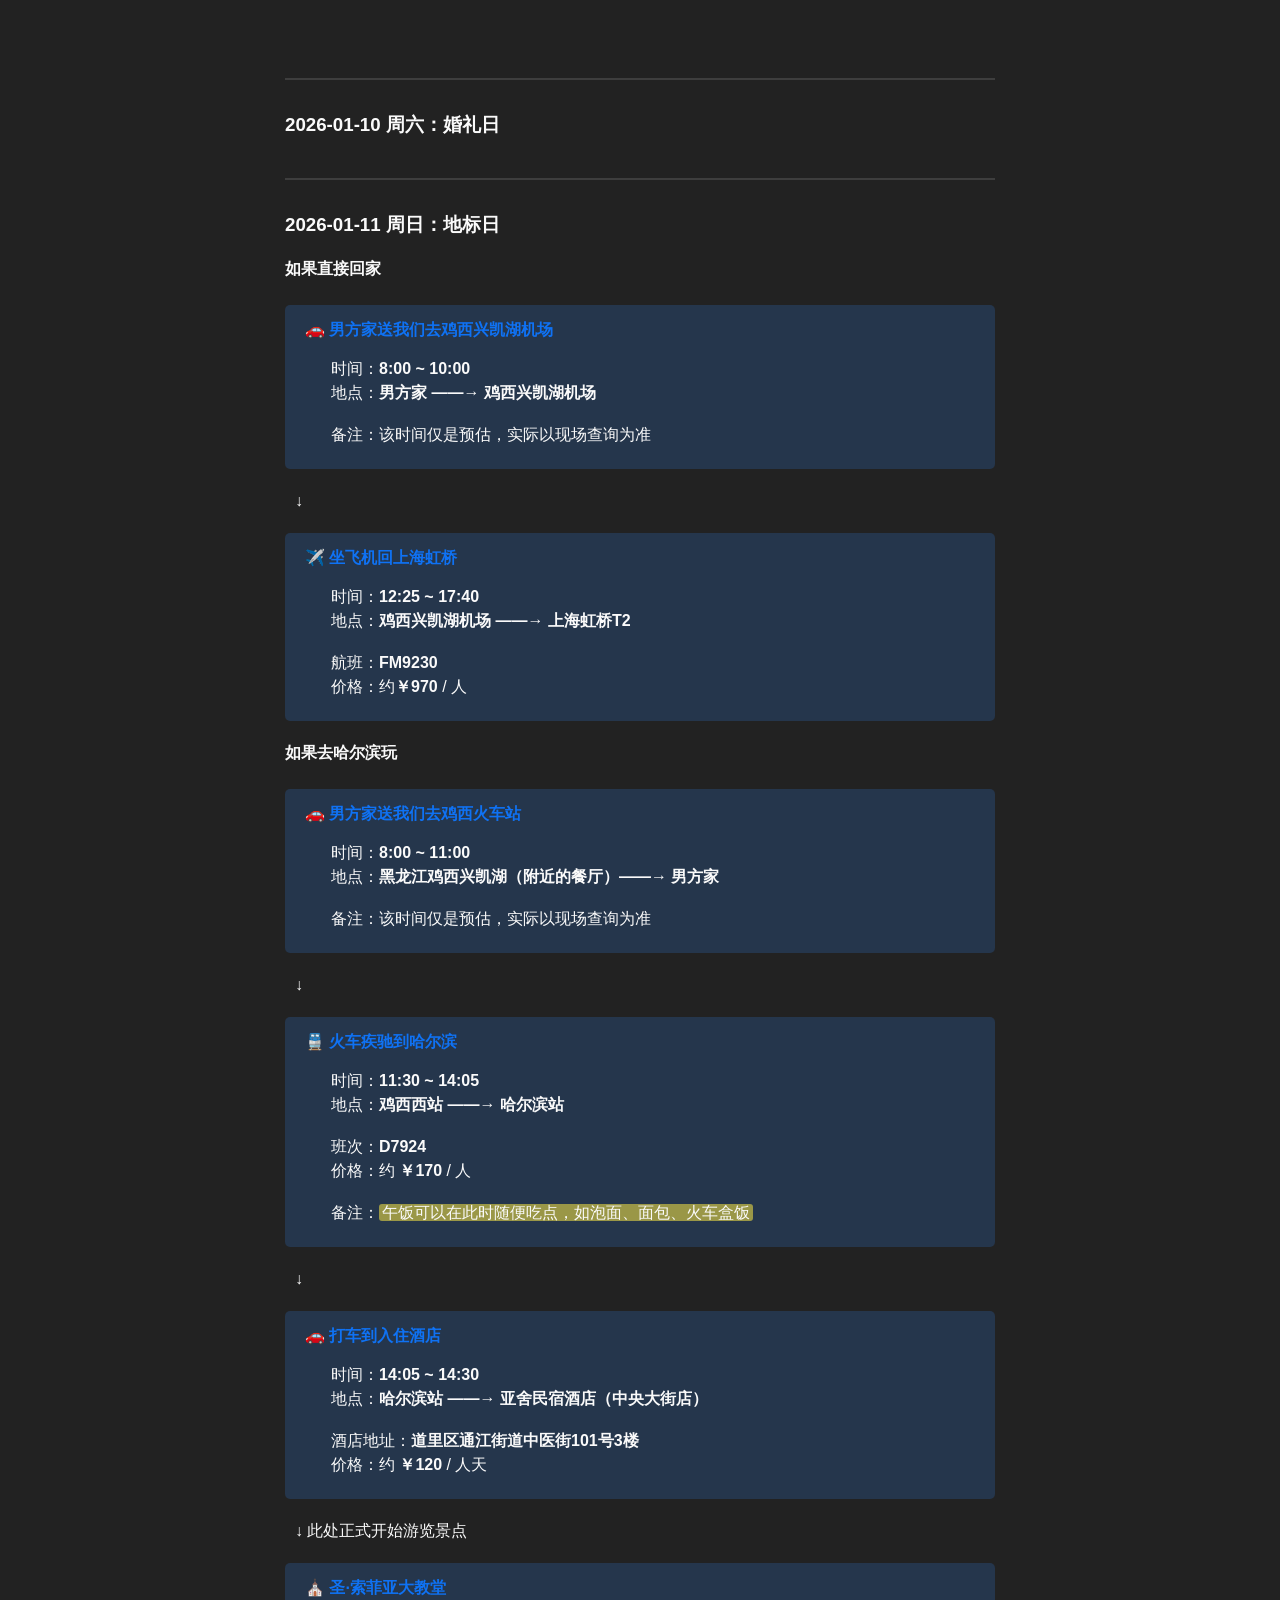
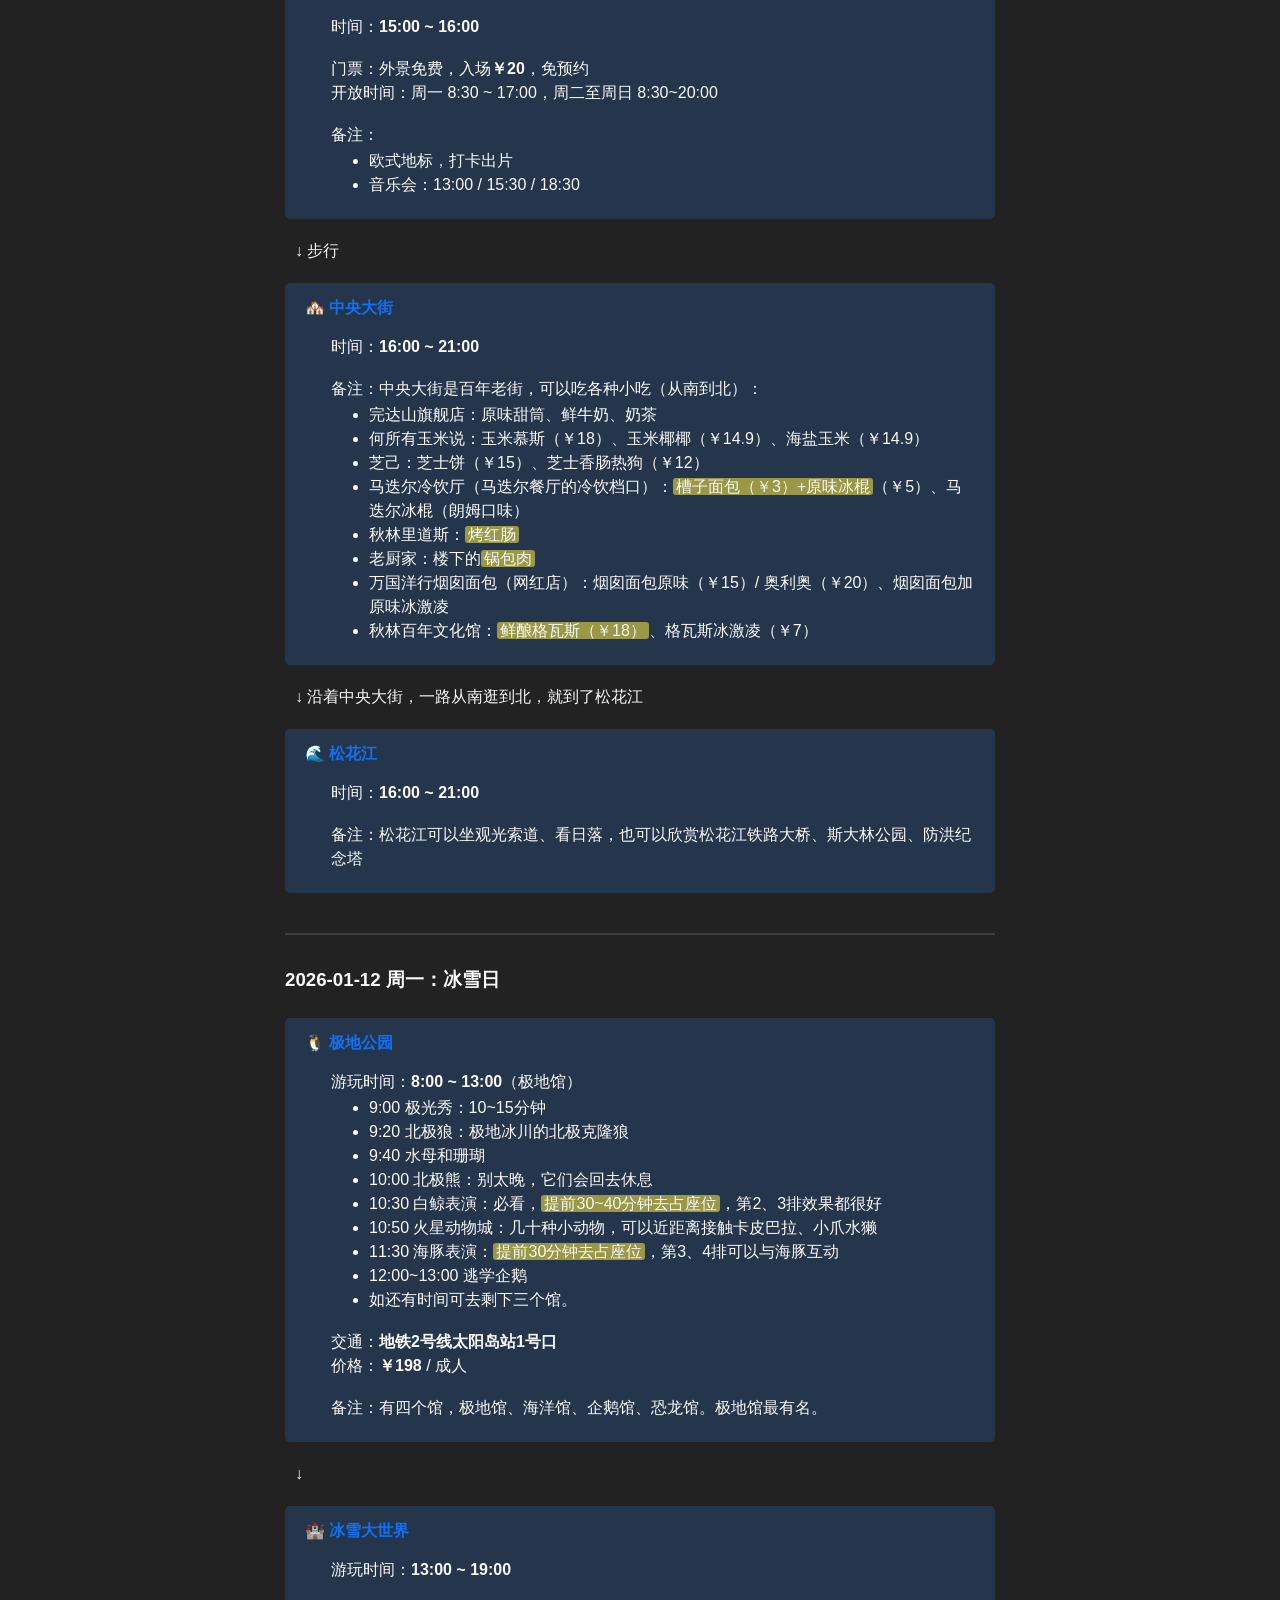
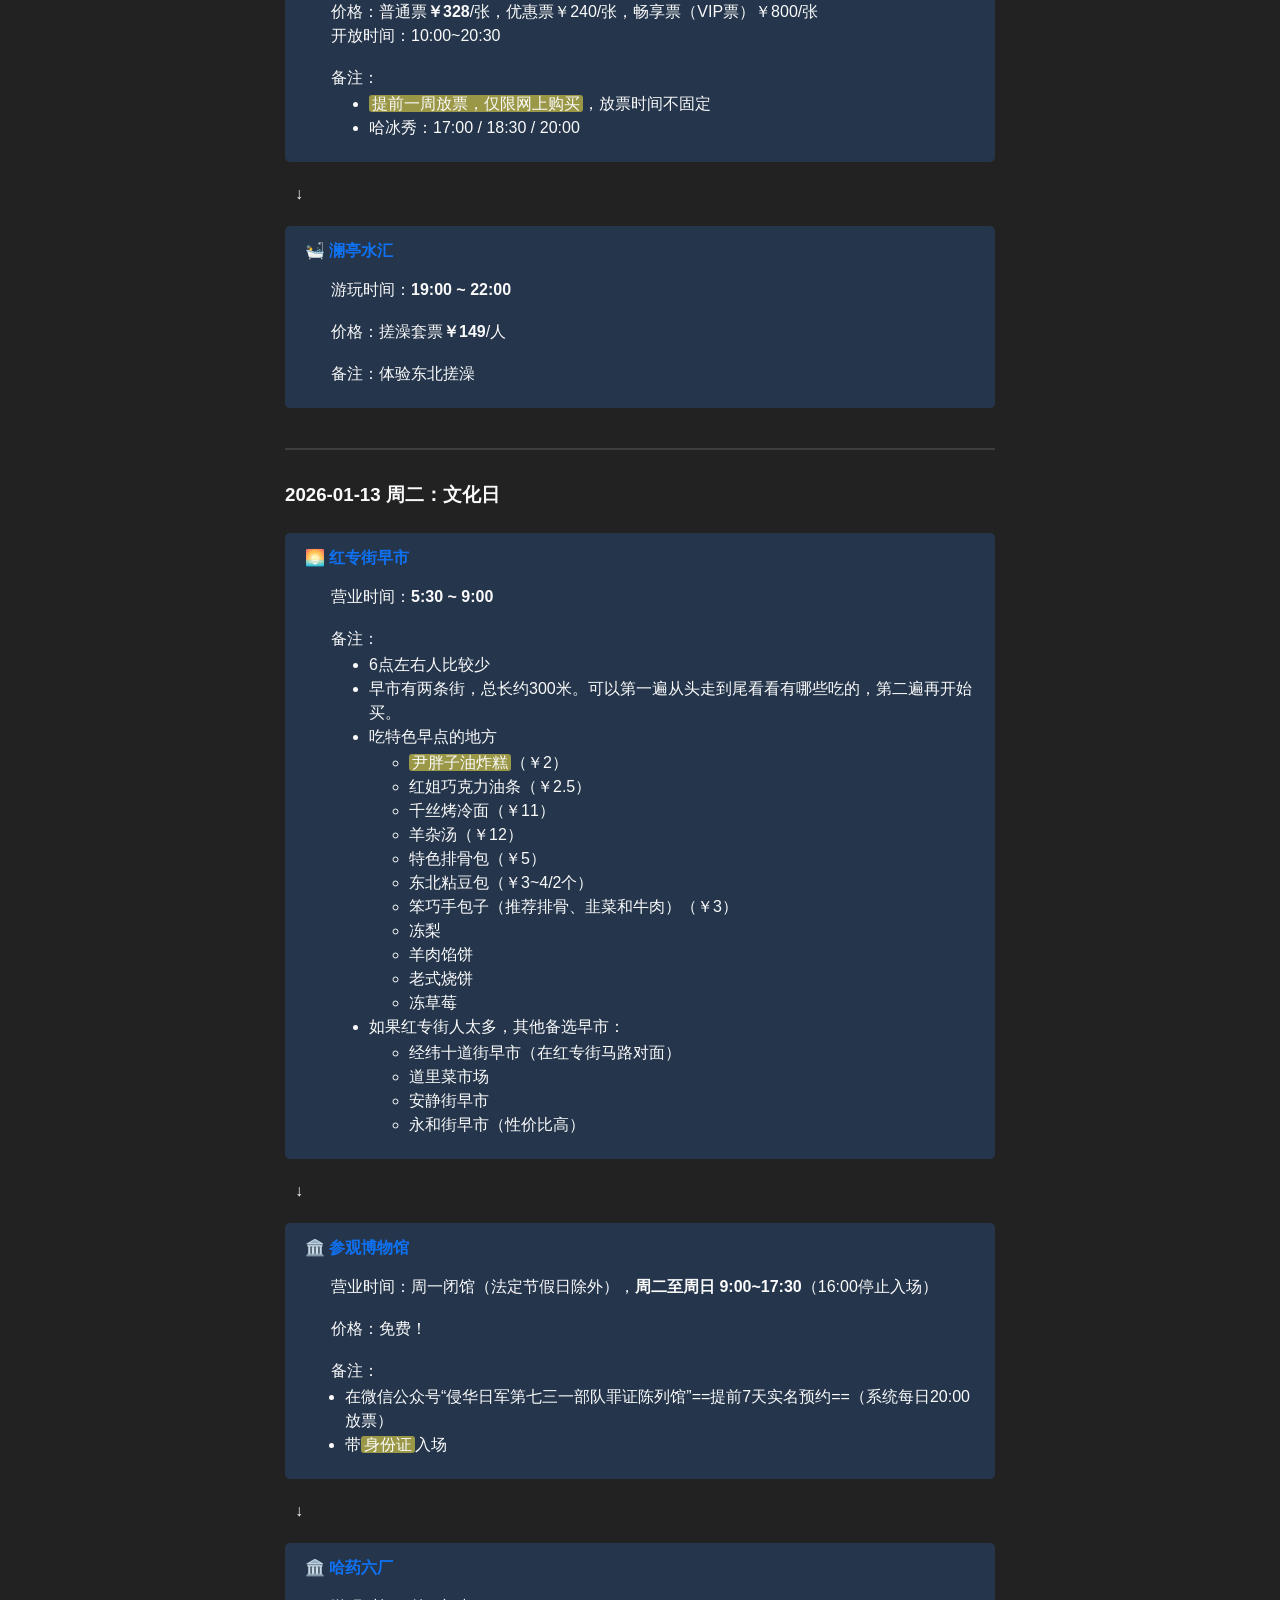
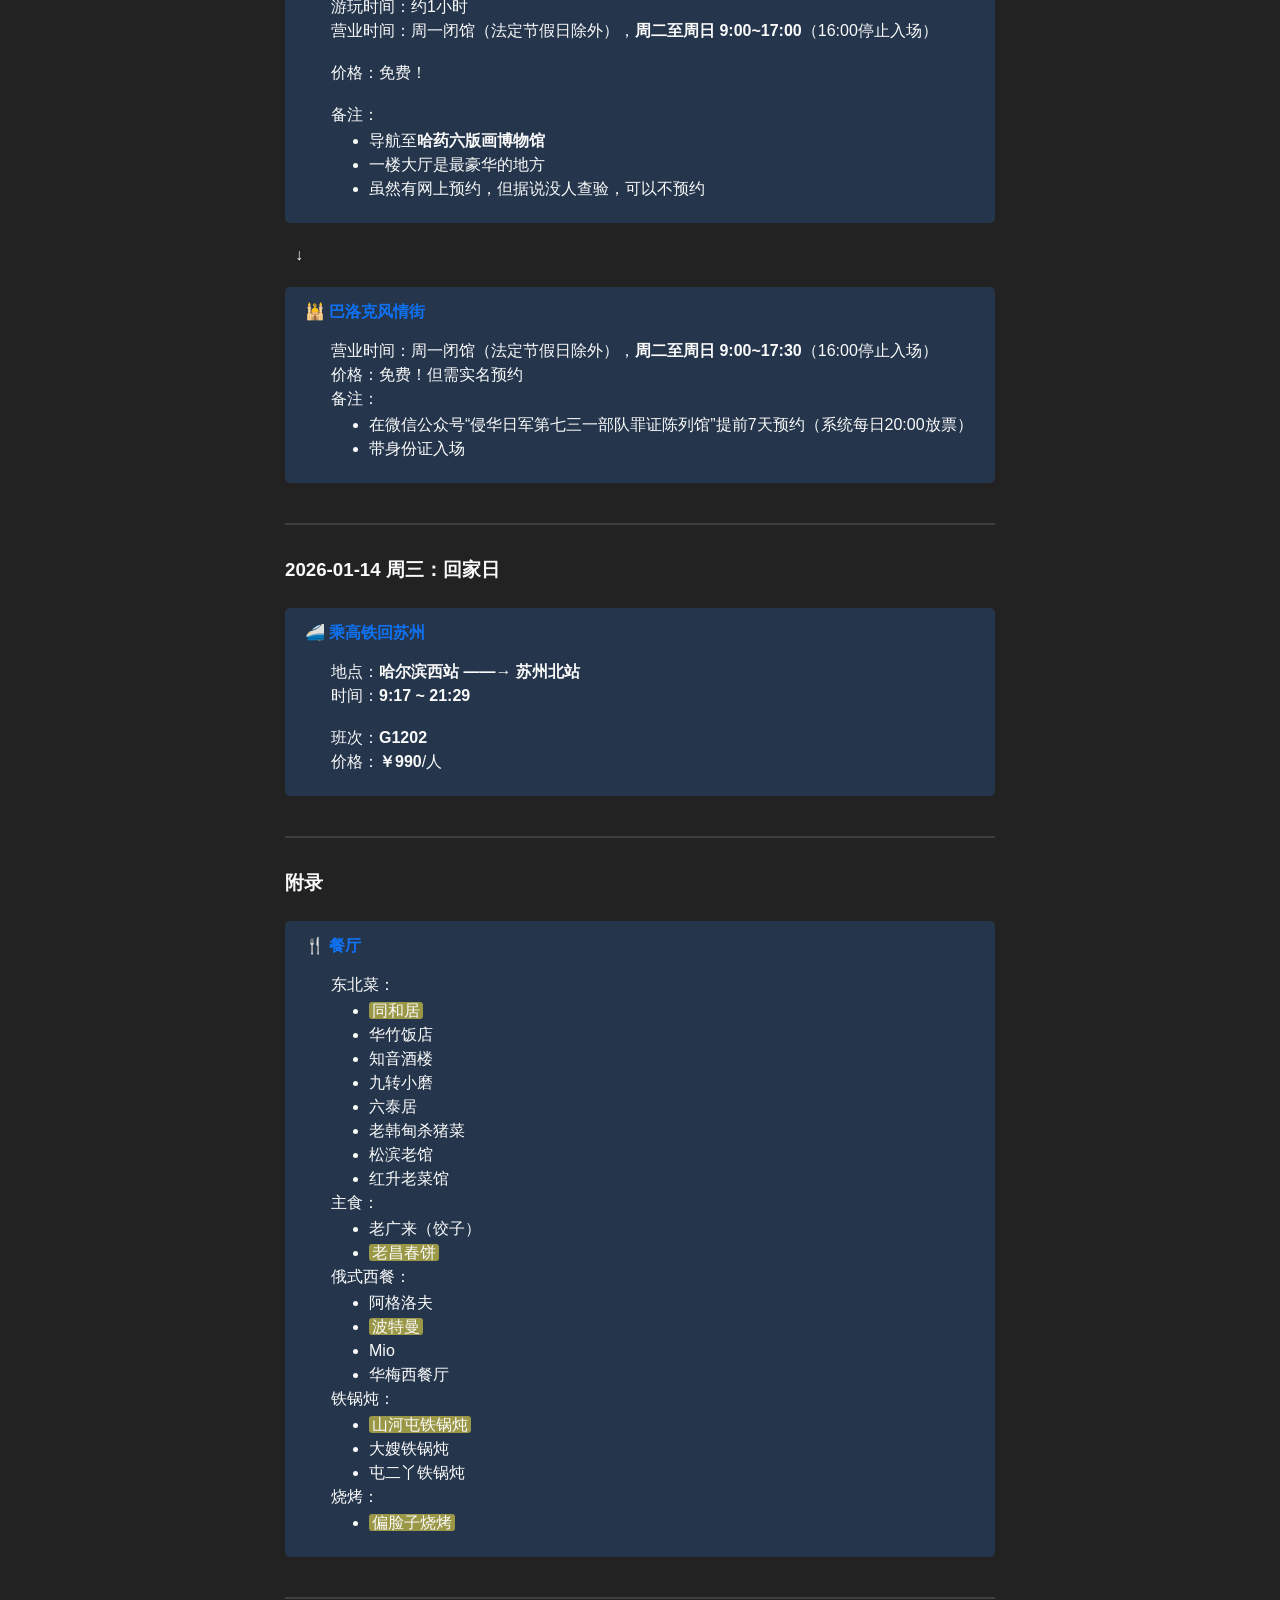
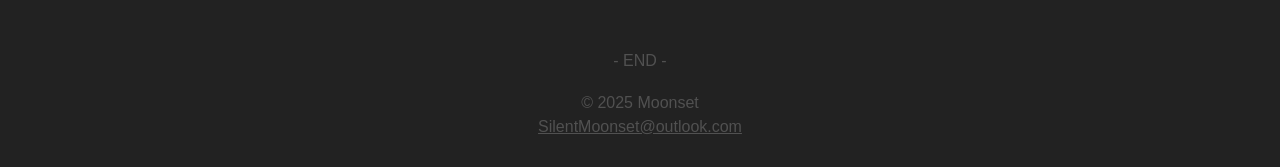
==== commit b66d0553: "fix bugs of scroll-x display in mobile" ====
--- a/index.html
+++ b/index.html
@@ -52,10 +52,9 @@
                 <div class="callout note">
                     <div class="title">💡 注意事项</div>
                     <ol class="l_indent">
-                        <li>参考往年，黑龙江1月9日到1月14日的气温约在 <strong>-30 ~ -10 ℃</strong> 。
-                            因此服装务必武装齐全，包括<strong>羽绒服、雪地靴、帽子、手套、围巾</strong>等。
-                            还可以准备<strong>暖宝宝</strong>以防手机冻关机。</li>
+                        <li>参考往年，黑龙江1月9日到1月14日的气温约在 <strong>-30 ~ -10 ℃</strong> 。</li>
                         <li>所有时间、价格和景点都只是参考，计划只是一个框架，实际旅行可以根据需要灵活调整。</li>
+                        <li><mark>标题开头带“方案”的，是可以左右滑动的。</mark></li>
                     </ol>
                 </div>
 
@@ -85,40 +84,45 @@
 
                 <p class="arrow">↓</p>
 
-                <div class="scroll-x">
-                    <div class="row">
-                        <div class="callout note">
-                            <div class="title">🚗 方案一：男方家接我们去他们家</div>
-                                <p class="p_indent"><strong>时间：13:30 ~ 15:10</strong></p>
-                                <p class="p_indent"><strong>地点：附近餐厅 ——→ 男方家</strong></p>
-                        </div>
-                        <div>
-                            <div class="callout note">
-                                <div class="title">🚗 方案二：打车去干饭</div>
-                                    <p class="p_indent">时间：<strong>11:40 ~ 12:00</strong></p>
-                                    <p class="p_indent">地点：<strong>黑龙江鸡西兴凯湖机场 ——→ 附近餐厅</strong></p>
-                                    <br>
-                                    <p class="p_indent">价格：约<strong>￥18</strong> / 车</p>
-                                    <p class="p_indent">备注：这顿不会吃得太好，以就近填饱肚子为主，因为马上要去男方家</p>
+                <div class="card">
+                    <div class="scroll-x">
+                        <div class="row">
+                            <div class="sub-card">
+                                <div class="callout note">
+                                    <div class="title">🚗 方案一：男方家接我们去他们家</div>
+                                        <p class="p_indent"><strong>时间：13:30 ~ 15:10</strong></p>
+                                        <p class="p_indent"><strong>地点：附近餐厅 ——→ 男方家</strong></p>
+                                </div>
                             </div>
-                            <ul id="ul1">
-                                <li><strong>附近餐厅</strong>备选：</li>
-                                <ul>
-                                    <li>鸡东县故乡美味小吃店</li>
-                                    <li>希有私房菜</li>
+                            <div class="sub-card">
+                                <div class="callout note">
+                                    <div class="title">🚗 方案二：打车去干饭</div>
+                                        <p class="p_indent">时间：<strong>11:40 ~ 12:00</strong></p>
+                                        <p class="p_indent">地点：<strong>黑龙江鸡西兴凯湖机场 ——→ 附近餐厅</strong></p>
+                                        <br>
+                                        <p class="p_indent">价格：约<strong>￥18</strong> / 车</p>
+                                        <p class="p_indent">备注：这顿不会吃得太好，以就近填饱肚子为主，因为马上要去男方家</p>
+                                </div>
+                                <ul id="ul1">
+                                    <li><strong>附近餐厅</strong>备选：</li>
+                                    <ul>
+                                        <li>鸡东县故乡美味小吃店</li>
+                                        <li>希有私房菜</li>
+                                    </ul>
                                 </ul>
-                            </ul>
-
-                            <p class="arrow">↓</p>
-
-                            <div class="callout note">
-                                <div class="title">🚗 男方家接我们去他们家</div>
-                                    <p class="p_indent"><strong>时间：13:30 ~ 15:10</strong></p>
-                                    <p class="p_indent"><strong>地点：附近餐厅 ——→ 男方家</strong></p>
+
+                                <p class="arrow">↓</p>
+
+                                <div class="callout note">
+                                    <div class="title">🚗 男方家接我们去他们家</div>
+                                        <p class="p_indent"><strong>时间：13:30 ~ 15:10</strong></p>
+                                        <p class="p_indent"><strong>地点：附近餐厅 ——→ 男方家</strong></p>
+                                </div>
                             </div>
                         </div>
                     </div>
                 </div>
+                
                 
 
                 <hr id="20260110">
--- a/css/style.css
+++ b/css/style.css
@@ -20,6 +20,7 @@
 /* 基本元素 */
 html {
     scroll-behavior: smooth;
+    -webkit-text-size-adjust: 100%;
 }
 
 body {
@@ -154,6 +155,11 @@
     gap: 16px;           /* 区块之间的间距 */
     align-items: flex-start;
 }
-.scroll-x .callout {
-    width: 670px
-}+.card {
+    width: 100%;
+    box-sizing: border-box;
+}
+.scroll-x .sub-card {
+    width: 100%;
+    flex-shrink: 0;
+}
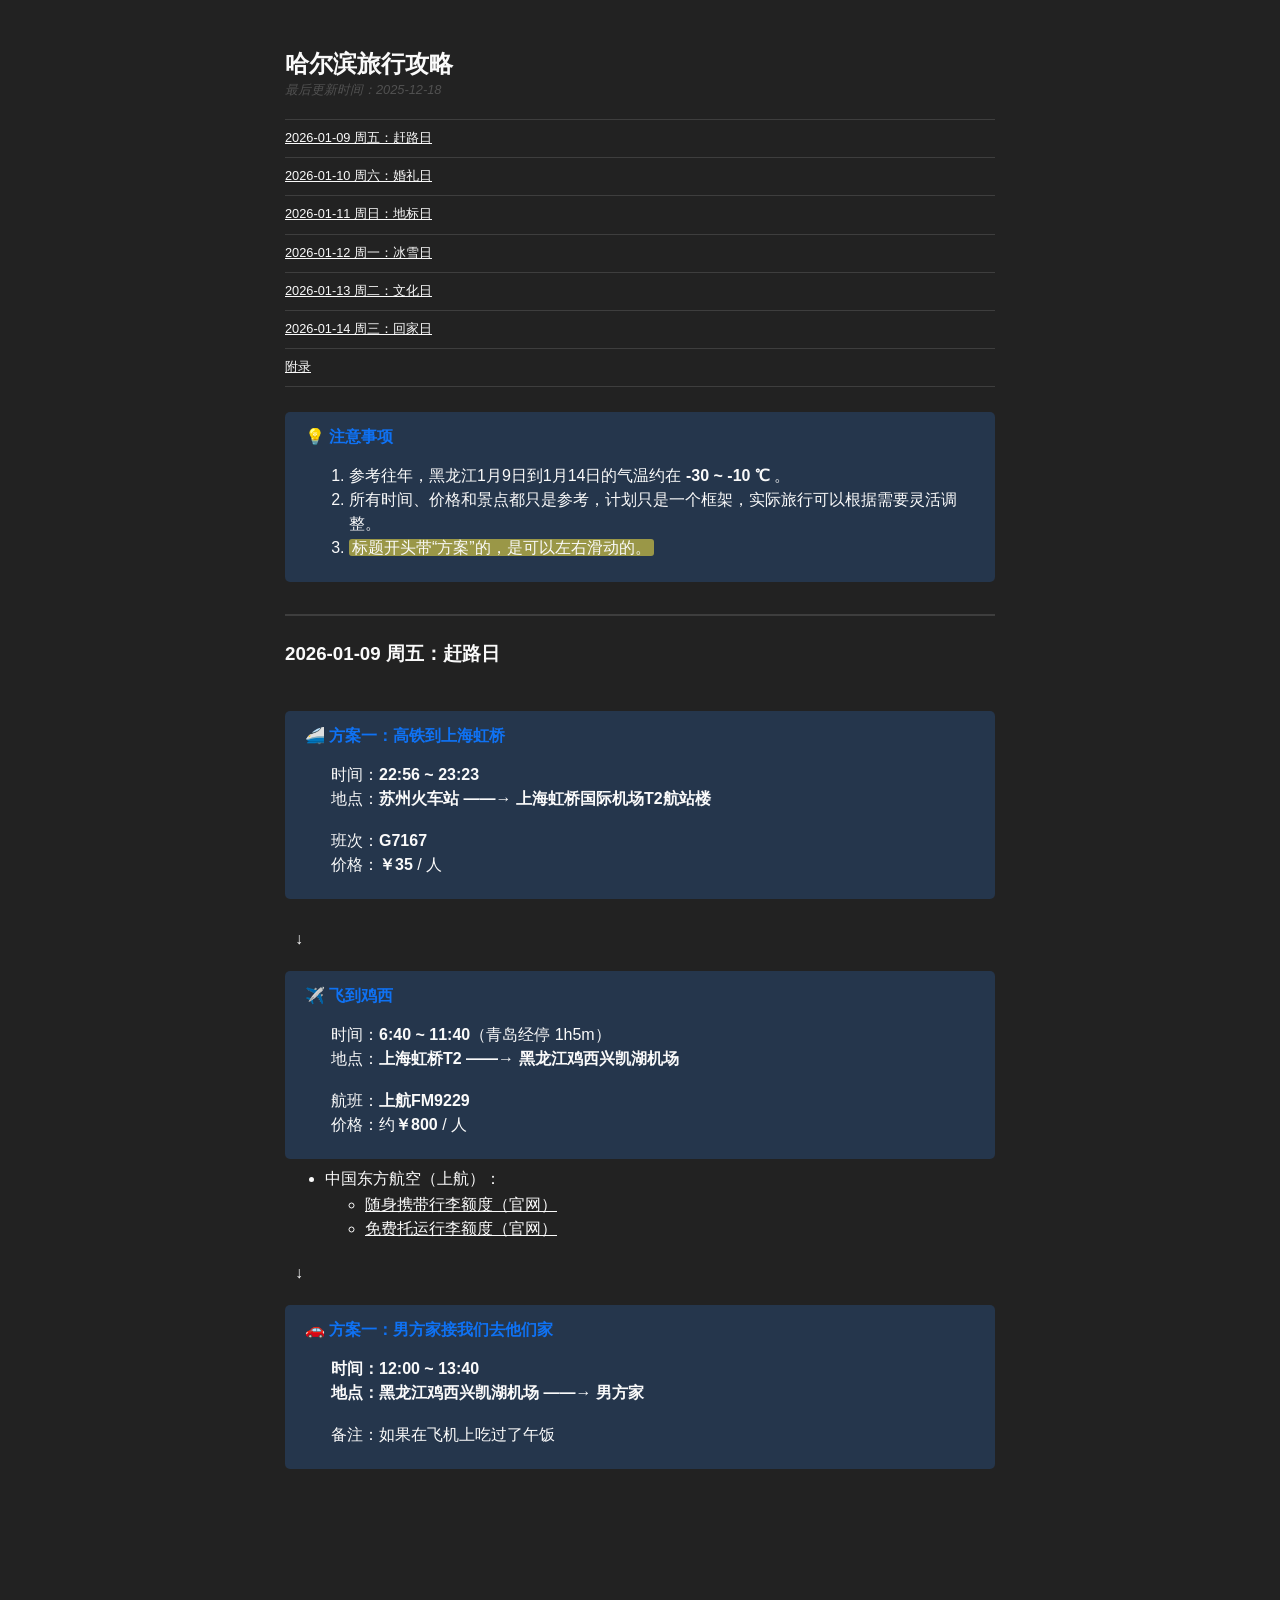
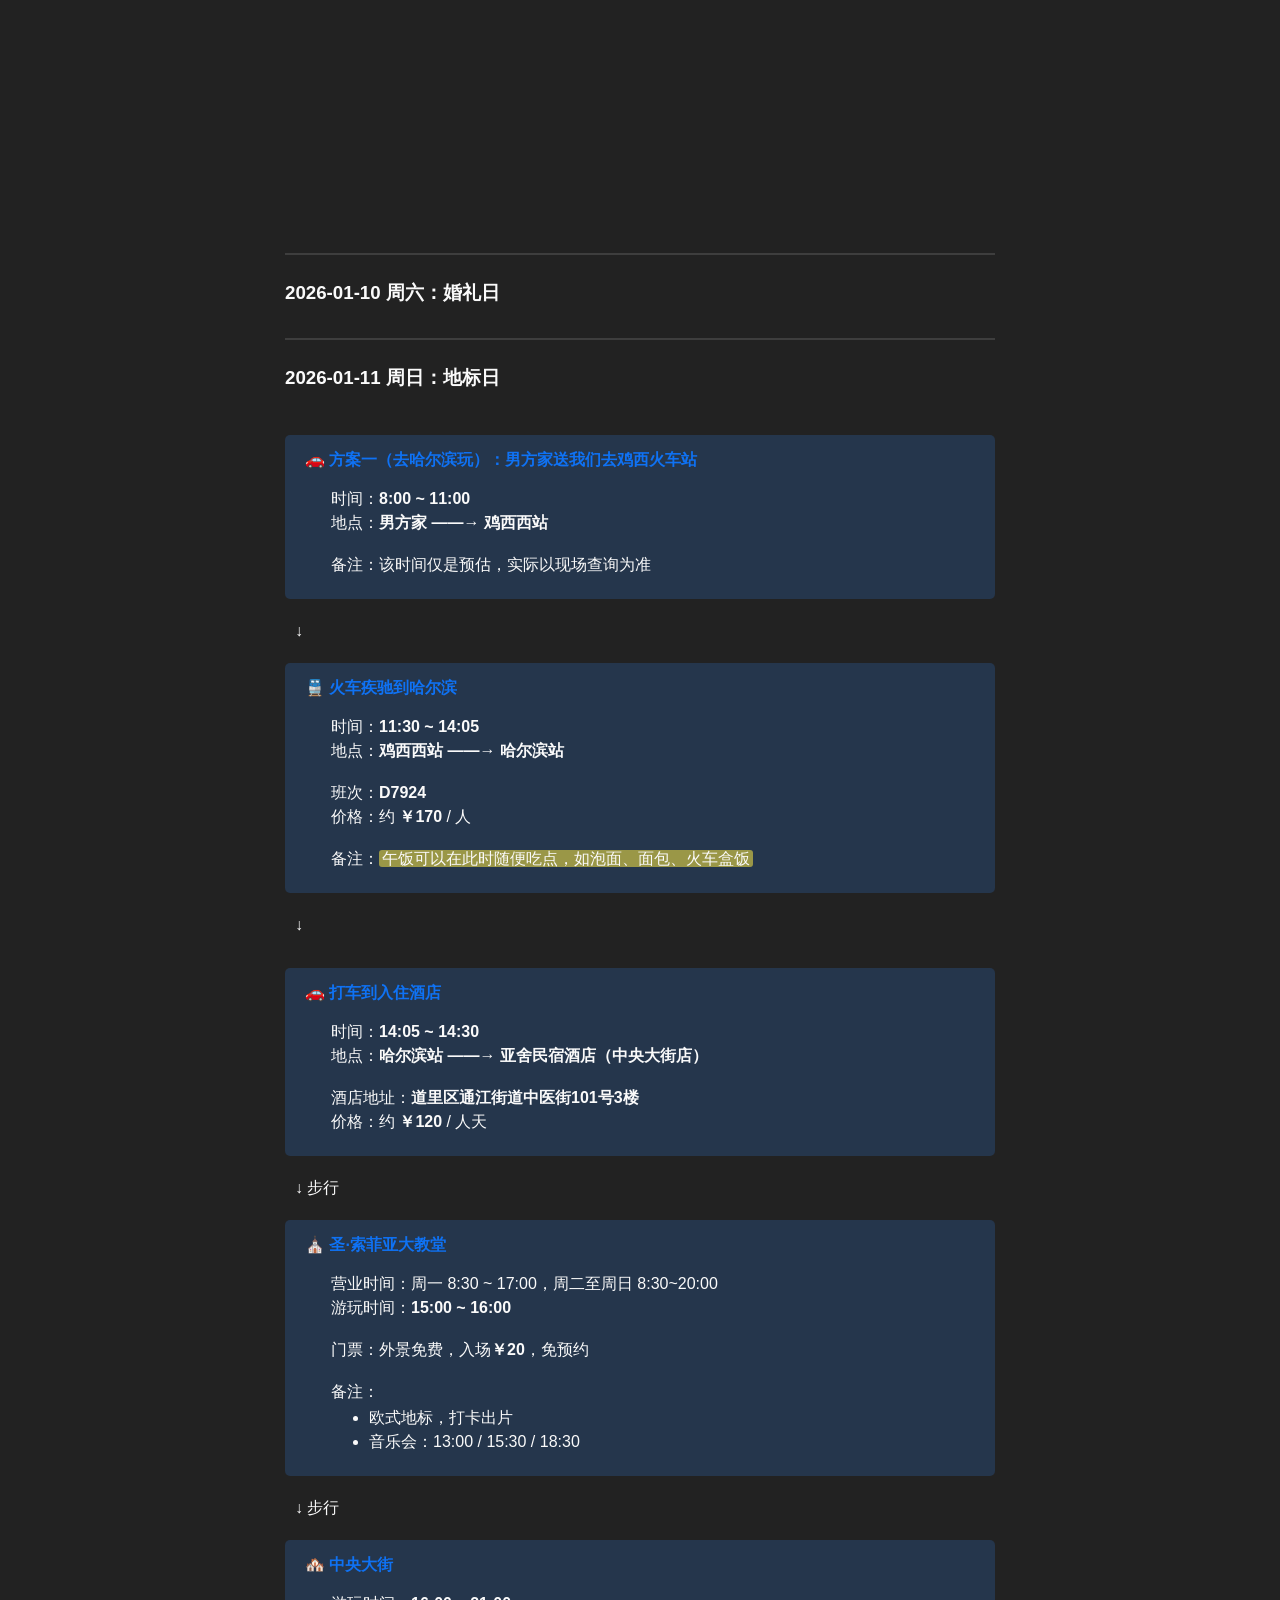
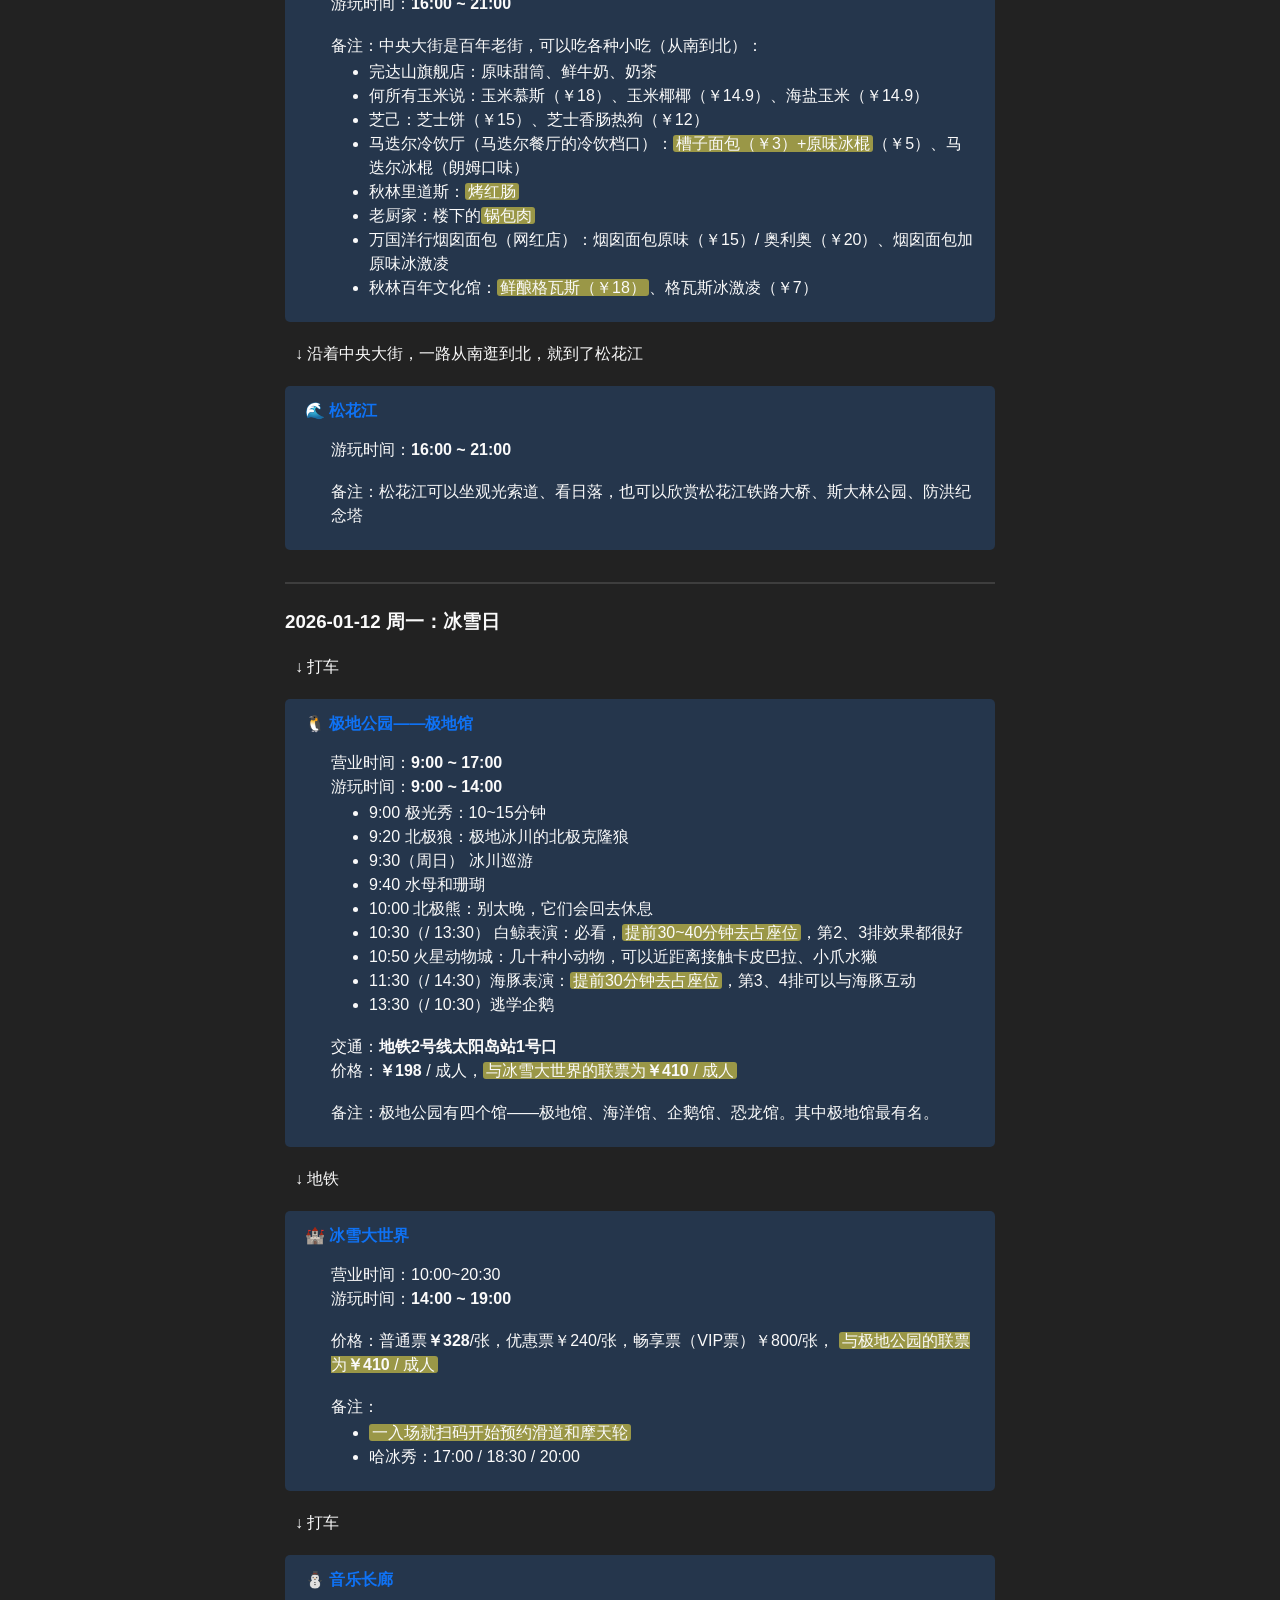
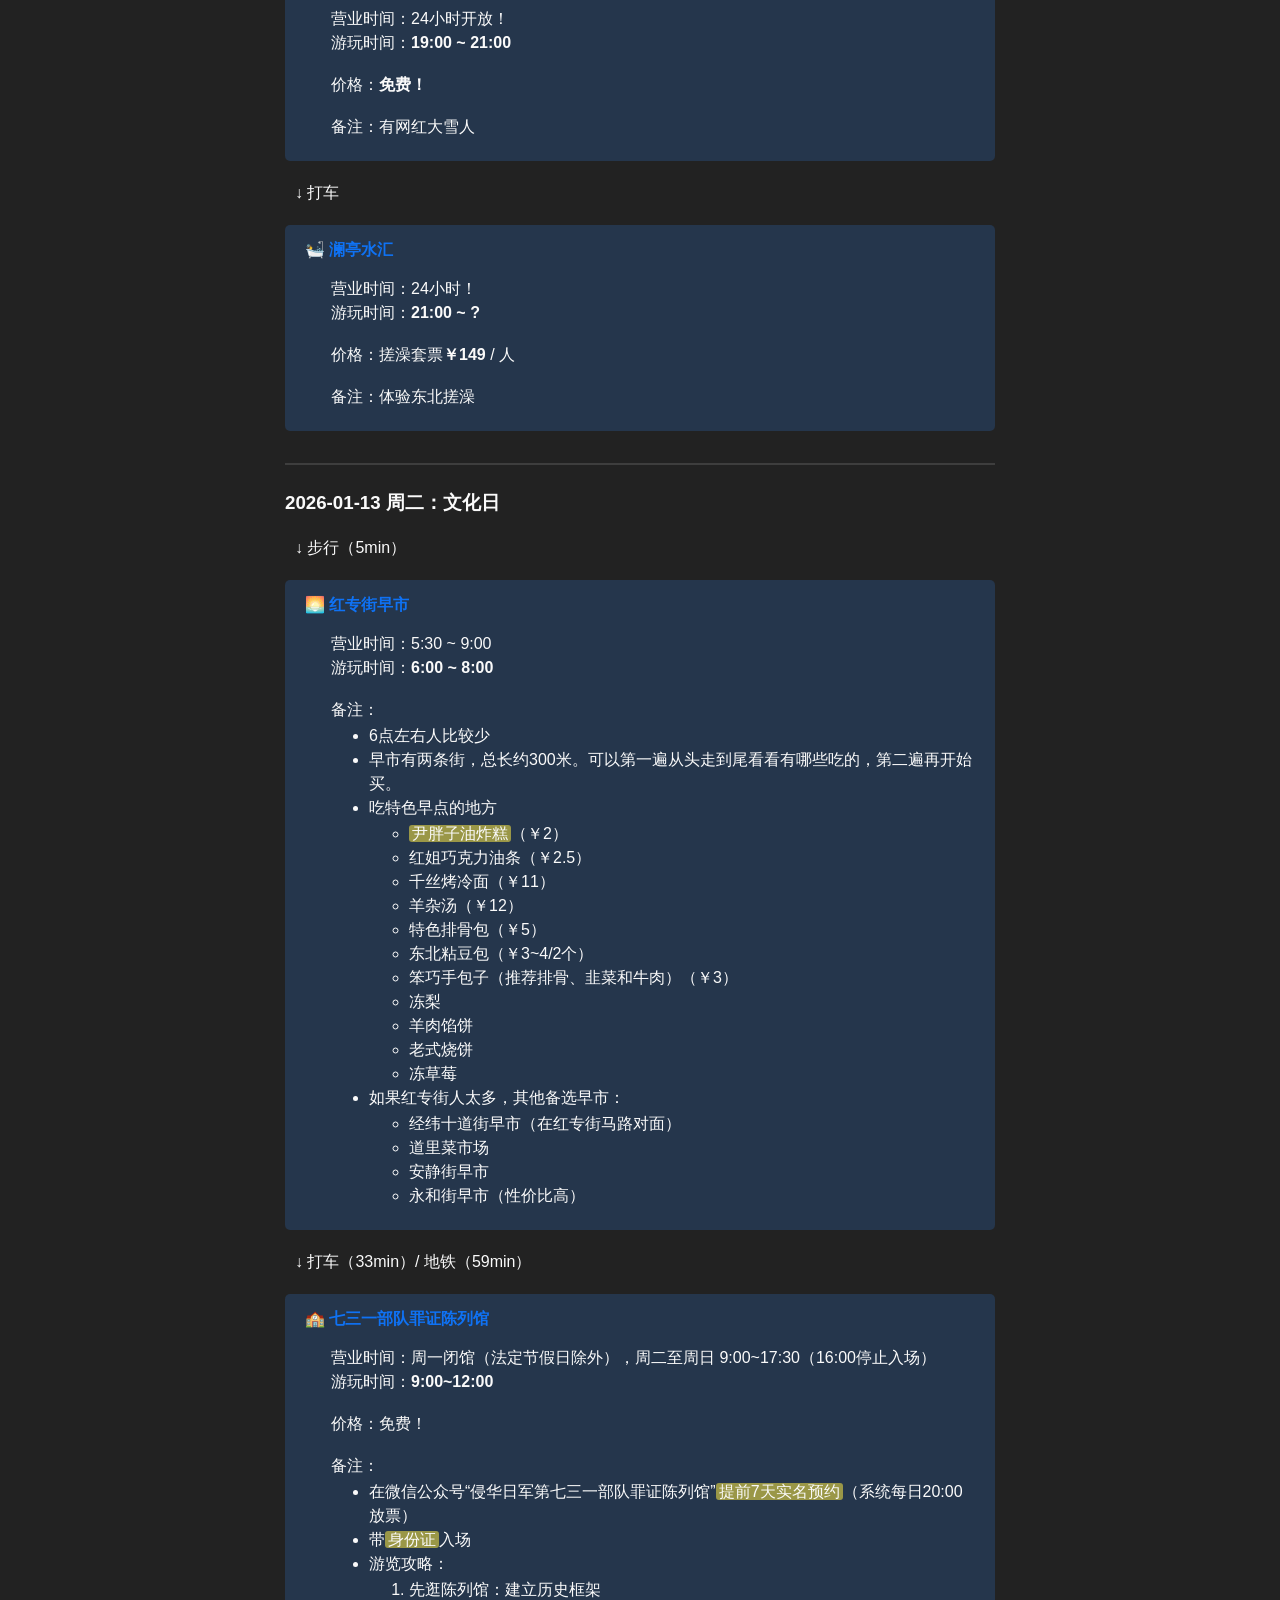
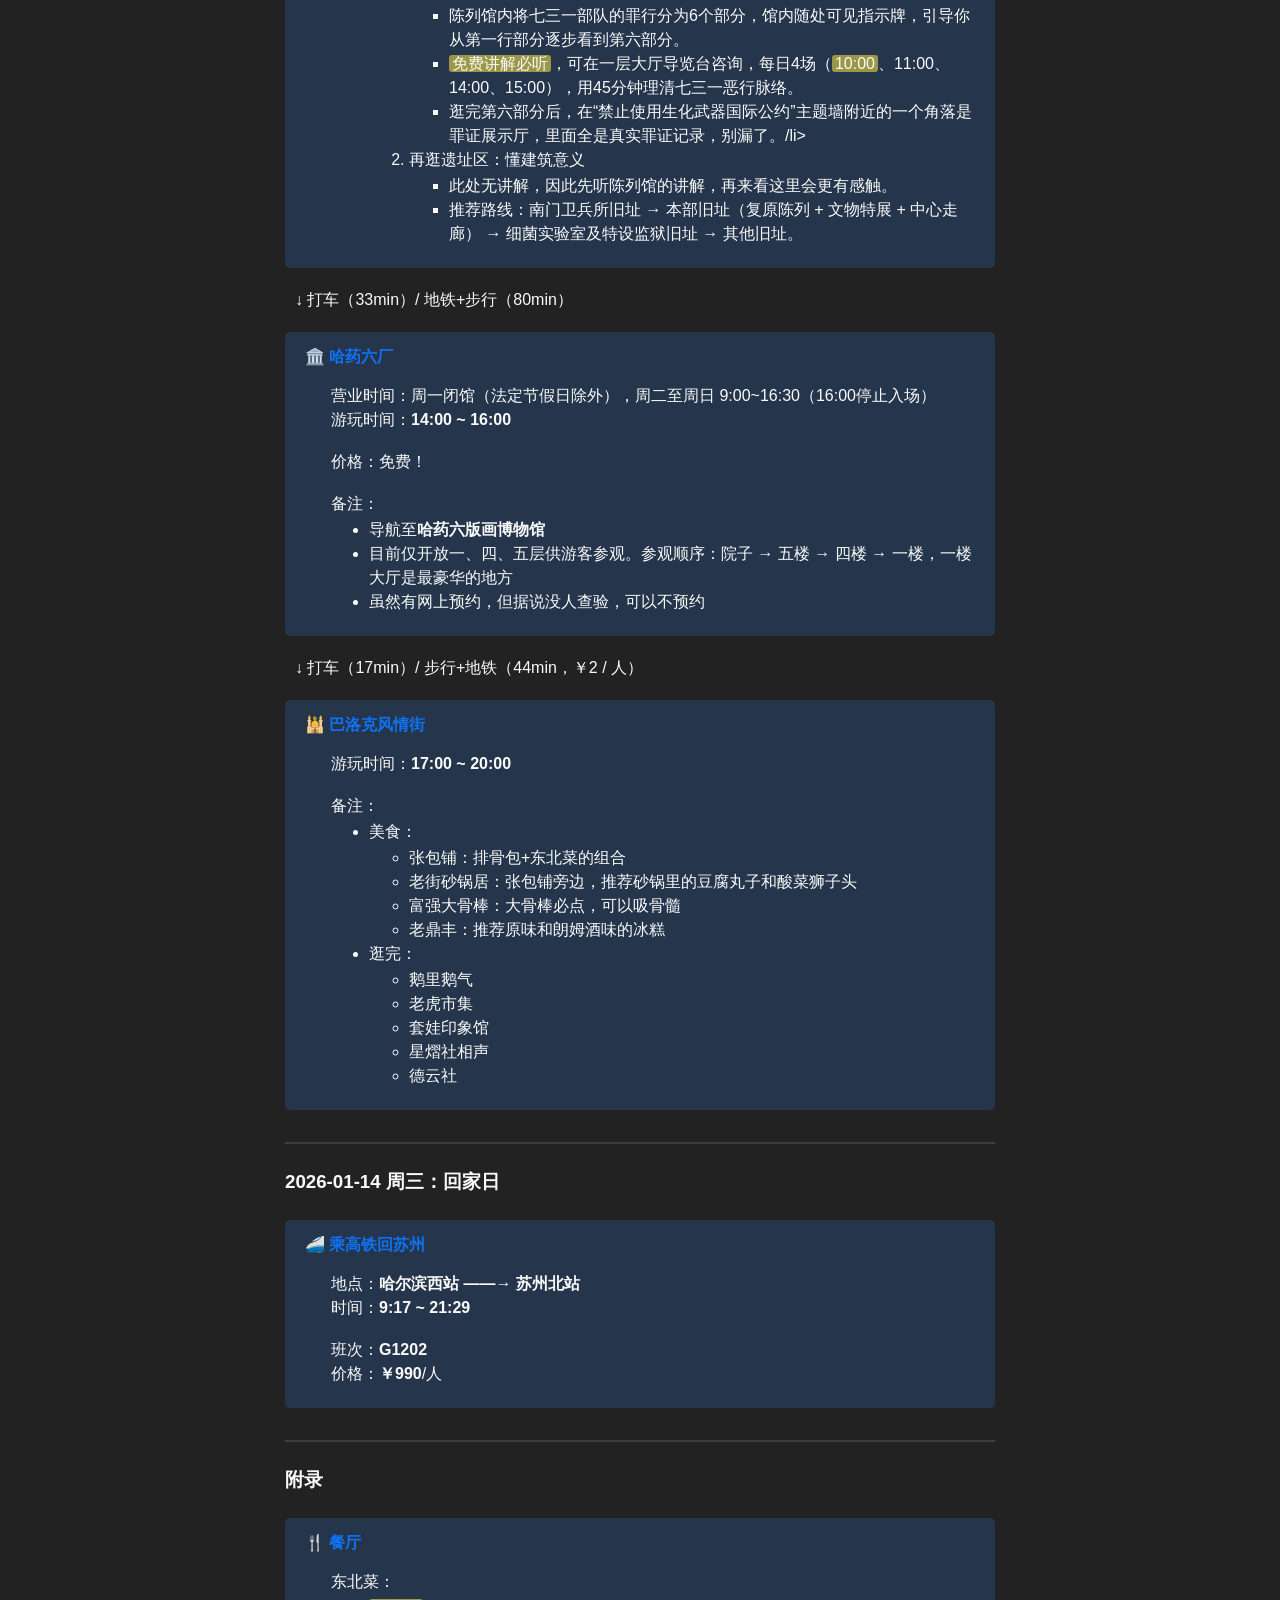
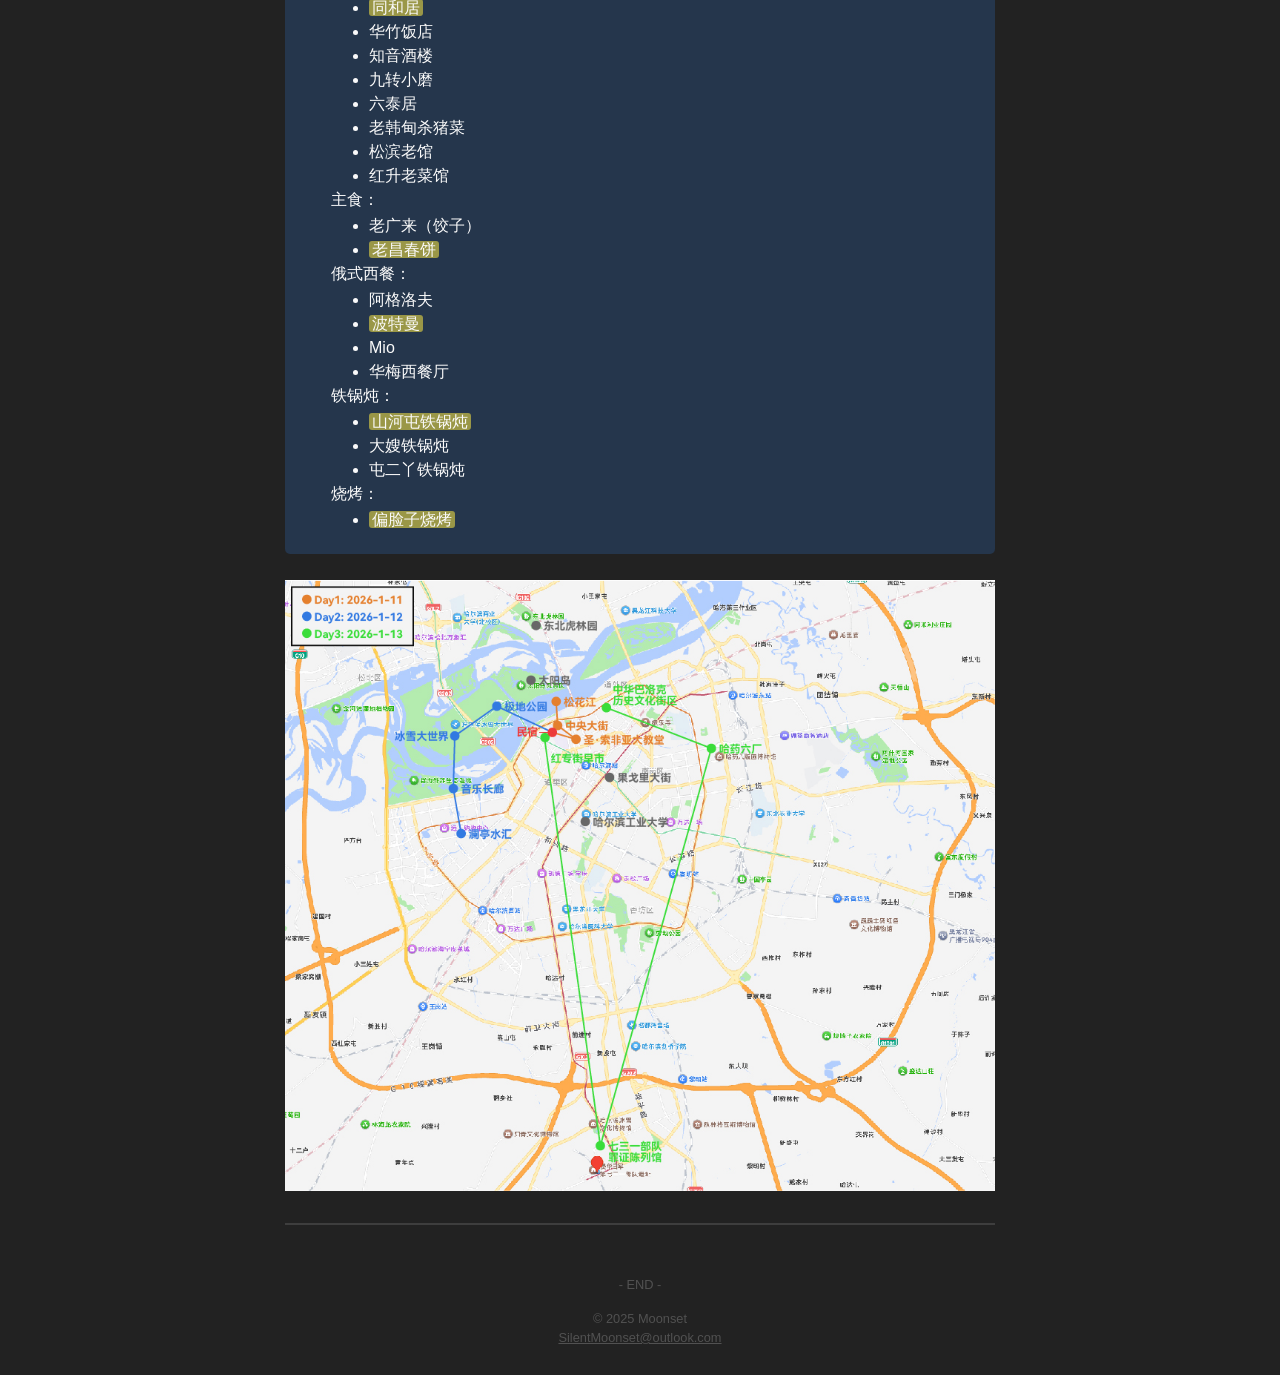
==== commit a826f752: "complete version" ====
--- a/index.html
+++ b/index.html
@@ -23,7 +23,7 @@
 
             <header>
                 <h2 id="title">哈尔滨旅行攻略</h2>
-                <p class="timestamp">最后更新时间：2025-12-15</p>
+                <p class="timestamp">最后更新时间：2025-12-18</p>
             </header>            
 
             <aside class="toc">
@@ -51,7 +51,7 @@
             <main>
                 <div class="callout note">
                     <div class="title">💡 注意事项</div>
-                    <ol class="l_indent">
+                    <ol class="first_li_indent">
                         <li>参考往年，黑龙江1月9日到1月14日的气温约在 <strong>-30 ~ -10 ℃</strong> 。</li>
                         <li>所有时间、价格和景点都只是参考，计划只是一个框架，实际旅行可以根据需要灵活调整。</li>
                         <li><mark>标题开头带“方案”的，是可以左右滑动的。</mark></li>
@@ -63,35 +63,63 @@
                 <!-- Day1: 2026-01-09 -->
                 <h3>2026-01-09 周五：赶路日</h3>
 
-                <div class="callout note">
-                    <div class="title">🚗 打车到上海虹桥</div>
-                        <p class="p_indent">时间：<strong>3:10 ~ 4:40</strong></p>
-                        <p class="p_indent">地点：<strong>吴江 ——→ 上海虹桥国际机场T2航站楼</strong></p>
-                        <br>
-                        <p class="p_indent">价格：约<strong>￥210</strong> / 车</p>
-                </div>
-
-                <p class="arrow">↓</p>
-
-                <div class="callout note">
-                    <div class="title">✈️ 飞到鸡西</div>
-                        <p class="p_indent">时间：<strong>6:40 ~ 11:40</strong>（青岛经停 1h5m）</p>
-                        <p class="p_indent">地点：<strong>上海虹桥T2 ——→ 黑龙江鸡西兴凯湖机场</strong></p>
-                        <br>
-                        <p class="p_indent">航班：<strong>上航FM9229</strong></p>
-                        <p class="p_indent">价格：约<strong>￥800</strong> / 人</p>
-                </div>
-
-                <p class="arrow">↓</p>
-
                 <div class="card">
                     <div class="scroll-x">
                         <div class="row">
                             <div class="sub-card">
                                 <div class="callout note">
+                                    <div class="title">🚄 方案一：高铁到上海虹桥</div>
+                                        <p class="p_indent">时间：<strong>22:56 ~ 23:23</strong></p>
+                                        <p class="p_indent">地点：<strong>苏州火车站 ——→ 上海虹桥国际机场T2航站楼</strong></p>
+                                        <br>
+                                        <p class="p_indent">班次：<strong>G7167</strong></p>
+                                        <p class="p_indent">价格：<strong>￥35</strong> / 人</p>
+                                </div>
+                            </div>
+                            <div class="sub-card">
+                                <div class="callout note">
+                                    <div class="title">🚗 方案二：打车到上海虹桥</div>
+                                        <p class="p_indent">时间：<strong>3:10 ~ 4:40</strong></p>
+                                        <p class="p_indent">地点：<strong>吴江 ——→ 上海虹桥国际机场T2航站楼</strong></p>
+                                        <br>
+                                        <p class="p_indent">价格：约<strong>￥55</strong> / 人</p>
+                                </div>
+                            </div>
+                        </div>
+                    </div>
+                </div>
+
+                <p class="arrow">↓</p>
+
+                <div class="callout note">
+                    <div class="title">✈️ 飞到鸡西</div>
+                        <p class="p_indent">时间：<strong>6:40 ~ 11:40</strong>（青岛经停 1h5m）</p>
+                        <p class="p_indent">地点：<strong>上海虹桥T2 ——→ 黑龙江鸡西兴凯湖机场</strong></p>
+                        <br>
+                        <p class="p_indent">航班：<strong>上航FM9229</strong></p>
+                        <p class="p_indent">价格：约<strong>￥800</strong> / 人</p>
+                </div>
+                <ul>
+                    <li>中国东方航空（上航）：
+                        <ul>
+                            <li><a href="https://www.ceair.com/global/static/Announcement/BaggageService/CarryingLuggageWithYou/">随身携带行李额度（官网）</a></li>
+                            <li><a href="https://www.ceair.com/global/static/Announcement/BaggageService/checkinluggage02/CheckedBaggage002/">免费托运行李额度（官网）</a></li>
+                        </ul>
+                    </li>
+                </ul>
+
+                <p class="arrow">↓</p>
+
+                <div class="card">
+                    <div class="scroll-x">
+                        <div class="row">
+                            <div class="sub-card">
+                                <div class="callout note">
                                     <div class="title">🚗 方案一：男方家接我们去他们家</div>
-                                        <p class="p_indent"><strong>时间：13:30 ~ 15:10</strong></p>
-                                        <p class="p_indent"><strong>地点：附近餐厅 ——→ 男方家</strong></p>
+                                        <p class="p_indent"><strong>时间：12:00 ~ 13:40</strong></p>
+                                        <p class="p_indent"><strong>地点：黑龙江鸡西兴凯湖机场 ——→ 男方家</strong></p>
+                                        <br>
+                                        <p class="p_indent">备注：如果在飞机上吃过了午饭</p>
                                 </div>
                             </div>
                             <div class="sub-card">
@@ -101,7 +129,11 @@
                                         <p class="p_indent">地点：<strong>黑龙江鸡西兴凯湖机场 ——→ 附近餐厅</strong></p>
                                         <br>
                                         <p class="p_indent">价格：约<strong>￥18</strong> / 车</p>
-                                        <p class="p_indent">备注：这顿不会吃得太好，以就近填饱肚子为主，因为马上要去男方家</p>
+                                        <p class="p_indent">备注：</p>
+                                        <ul class="second_li_indent">
+                                            <li>如果飞机上没吃好，可以考虑这个方案</li>
+                                            <li>这顿不会吃得太好，以就近填饱肚子为主，因为马上要去男方家</li>
+                                        </ul>
                                 </div>
                                 <ul id="ul1">
                                     <li><strong>附近餐厅</strong>备选：</li>
@@ -134,51 +166,61 @@
 
                 <!-- Day3: 2026-01-11 -->
                 <h3>2026-01-11 周日：地标日</h3>
-                <h4>如果直接回家</h4>
-
-                <div class="callout note">
-                    <div class="title">🚗 男方家送我们去鸡西兴凯湖机场</div>
-                        <p class="p_indent">时间：<strong>8:00 ~ 10:00</strong></p>
-                        <p class="p_indent">地点：<strong>男方家 ——→ 鸡西兴凯湖机场</strong></p>
-                        <br>
-                        <p class="p_indent">备注：该时间仅是预估，实际以现场查询为准</p>
-                </div>
-
-                <p class="arrow">↓</p>
-
-                <div class="callout note">
-                    <div class="title">✈️ 坐飞机回上海虹桥</div>
-                        <p class="p_indent">时间：<strong>12:25 ~ 17:40</strong></p>
-                        <p class="p_indent">地点：<strong>鸡西兴凯湖机场 ——→ 上海虹桥T2</strong></p>
-                        <br>
-                        <p class="p_indent">航班：<strong>FM9230</strong></p>
-                        <p class="p_indent">价格：约<strong>￥970</strong> / 人</p>
-                </div>
-
-                <h4>如果去哈尔滨玩</h4>
-
-                <div class="callout note">
-                    <div class="title">🚗 男方家送我们去鸡西火车站</div>
-                        <p class="p_indent">时间：<strong>8:00 ~ 11:00</strong></p>
-                        <p class="p_indent">地点：<strong>黑龙江鸡西兴凯湖（附近的餐厅）——→ 男方家</strong></p>
-                        <br>
-                        <p class="p_indent">备注：该时间仅是预估，实际以现场查询为准</p>
-                </div>
-
-                <p class="arrow">↓</p>
-
-                <div class="callout note">
-                    <div class="title">🚆 火车疾驰到哈尔滨</div>
-                        <p class="p_indent">时间：<strong>11:30 ~ 14:05</strong></p>
-                        <p class="p_indent">地点：<strong>鸡西西站 ——→ 哈尔滨站</strong></p>
-                        <br>
-                        <p class="p_indent">班次：<strong>D7924</strong></p>
-                        <p class="p_indent">价格：约 <strong>￥170</strong> / 人</p>
-                        <br>
-                        <p class="p_indent">备注：<mark>午饭可以在此时随便吃点，如泡面、面包、火车盒饭</mark></p>
-                </div>
-
-                <p class="arrow">↓</p>
+
+                <div class="card">
+                    <div class="scroll-x">
+                        <div class="row">
+                            <div class="sub-card">
+                                <div class="callout note">
+                                    <div class="title">🚗  方案一（去哈尔滨玩）：男方家送我们去鸡西火车站</div>
+                                        <p class="p_indent">时间：<strong>8:00 ~ 11:00</strong></p>
+                                        <p class="p_indent">地点：<strong>男方家 ——→ 鸡西西站</strong></p>
+                                        <br>
+                                        <p class="p_indent">备注：该时间仅是预估，实际以现场查询为准</p>
+                                </div>
+
+                                <p class="arrow">↓</p>
+
+                                <div class="callout note">
+                                    <div class="title">🚆 火车疾驰到哈尔滨</div>
+                                        <p class="p_indent">时间：<strong>11:30 ~ 14:05</strong></p>
+                                        <p class="p_indent">地点：<strong>鸡西西站 ——→ 哈尔滨站</strong></p>
+                                        <br>
+                                        <p class="p_indent">班次：<strong>D7924</strong></p>
+                                        <p class="p_indent">价格：约 <strong>￥170</strong> / 人</p>
+                                        <br>
+                                        <p class="p_indent">备注：<mark>午饭可以在此时随便吃点，如泡面、面包、火车盒饭</mark></p>
+                                </div>
+
+                                <p class="arrow">↓</p>
+                            </div>
+                            <div class="sub-card">
+                                <div class="callout note">
+                                    <div class="title">🚗 方案二（直接回家）：男方家送我们去鸡西兴凯湖机场</div>
+                                        <p class="p_indent">时间：<strong>8:00 ~ 10:00</strong></p>
+                                        <p class="p_indent">地点：<strong>男方家 ——→ 鸡西兴凯湖机场</strong></p>
+                                        <br>
+                                        <p class="p_indent">备注：该时间仅是预估，实际以现场查询为准</p>
+                                </div>
+
+                                <p class="arrow">↓</p>
+
+                                <div class="callout note">
+                                    <div class="title">✈️ 坐飞机回上海虹桥</div>
+                                        <p class="p_indent">时间：<strong>12:25 ~ 17:40</strong></p>
+                                        <p class="p_indent">地点：<strong>鸡西兴凯湖机场 ——→ 上海虹桥T2</strong></p>
+                                        <br>
+                                        <p class="p_indent">航班：<strong>FM9230</strong></p>
+                                        <p class="p_indent">价格：约<strong>￥970</strong> / 人</p>
+                                        <br>
+                                        <p class="p_indent">备注：<mark>您的旅程到此结束</mark></p>
+                                </div>
+                                <br>
+                                <p>- END -</p>
+                            </div>
+                        </div>
+                    </div>
+                </div>
 
                 <div class="callout note">
                     <div class="title">🚗 打车到入住酒店</div>
@@ -189,17 +231,17 @@
                         <p class="p_indent">价格：约 <strong>￥120</strong> / 人天</p>
                 </div>
 
-                <p class="arrow">↓ 此处正式开始游览景点</p>
+                <p class="arrow">↓ 步行</p>
 
                 <div class="callout note">
                     <div class="title">⛪️ 圣·索菲亚大教堂</div>
-                        <p class="p_indent">时间：<strong>15:00 ~ 16:00</strong></p>
+                        <p class="p_indent">营业时间：周一 8:30 ~ 17:00，周二至周日 8:30~20:00</p>
+                        <p class="p_indent">游玩时间：<strong>15:00 ~ 16:00</strong></p>
                         <br>
                         <p class="p_indent">门票：外景免费，入场<strong>￥20</strong>，免预约</p>
-                        <p class="p_indent">开放时间：周一 8:30 ~ 17:00，周二至周日 8:30~20:00</p>
                         <br>
                         <p class="p_indent">备注：</p>
-                        <ul class="normal_li_indent">
+                        <ul class="second_li_indent">
                             <li>欧式地标，打卡出片</li>
                             <li>音乐会：13:00 / 15:30 / 18:30</li>
                         </ul>
@@ -209,10 +251,10 @@
 
                 <div class="callout note">
                     <div class="title">🏘️ 中央大街</div>
-                        <p class="p_indent">时间：<strong>16:00 ~ 21:00</strong></p>
+                        <p class="p_indent">游玩时间：<strong>16:00 ~ 21:00</strong></p>
                         <br>
                         <p class="p_indent">备注：中央大街是百年老街，可以吃各种小吃（从南到北）：</p>
-                        <ul class="normal_li_indent">
+                        <ul class="second_li_indent">
                             <li>完达山旗舰店：原味甜筒、鲜牛奶、奶茶</li>
                             <li>何所有玉米说：玉米慕斯（￥18）、玉米椰椰（￥14.9）、海盐玉米（￥14.9）</li>
                             <li>芝己：芝士饼（￥15）、芝士香肠热狗（￥12）</li>
@@ -228,7 +270,7 @@
 
                 <div class="callout note">
                     <div class="title">🌊 松花江</div>
-                        <p class="p_indent">时间：<strong>16:00 ~ 21:00</strong></p>
+                        <p class="p_indent">游玩时间：<strong>16:00 ~ 21:00</strong></p>
                         <br>
                         <p class="p_indent">备注：松花江可以坐观光索道、看日落，也可以欣赏松花江铁路大桥、斯大林公园、防洪纪念塔</p>
                 </div>
@@ -238,50 +280,67 @@
                 <!-- Day4: 2026-01-12 -->
                 <h3>2026-01-12 周一：冰雪日</h3>
 
-                <div class="callout note">
-                    <div class="title">🐧 极地公园</div>
-                        <p class="p_indent">游玩时间：<strong>8:00 ~ 13:00</strong>（极地馆）</p>
-                        <ul class="normal_li_indent">
+                <p class="arrow">↓ 打车</p>
+
+                <div class="callout note">
+                    <div class="title">🐧 极地公园——极地馆</div>
+                        <p class="p_indent">营业时间：<strong>9:00 ~ 17:00</strong></p>
+                        <p class="p_indent">游玩时间：<strong>9:00 ~ 14:00</strong></p>
+                        <ul class="second_li_indent">
                             <li>9:00 极光秀：10~15分钟</li>
                             <li>9:20 北极狼：极地冰川的北极克隆狼</li>
+                            <li>9:30（周日） 冰川巡游</li>
                             <li>9:40 水母和珊瑚</li>
                             <li>10:00 北极熊：别太晚，它们会回去休息</li>
-                            <li>10:30 白鲸表演：必看，<mark>提前30~40分钟去占座位</mark>，第2、3排效果都很好</li>
+                            <li>10:30（/ 13:30） 白鲸表演：必看，<mark>提前30~40分钟去占座位</mark>，第2、3排效果都很好</li>
                             <li>10:50 火星动物城：几十种小动物，可以近距离接触卡皮巴拉、小爪水獭</li>
-                            <li>11:30 海豚表演：<mark>提前30分钟去占座位</mark>，第3、4排可以与海豚互动</li>
-                            <li>12:00~13:00 逃学企鹅</li>
-                            <li>如还有时间可去剩下三个馆。</li>
+                            <li>11:30（/ 14:30）海豚表演：<mark>提前30分钟去占座位</mark>，第3、4排可以与海豚互动</li>
+                            <li>13:30（/ 10:30）逃学企鹅</li>
                         </ul>
                         <br>
                         <p class="p_indent">交通：<strong>地铁2号线太阳岛站1号口</strong></p>
-                        <p class="p_indent">价格：<strong>￥198</strong> / 成人</p>
-                        <br>
-                        <p class="p_indent">备注：有四个馆，极地馆、海洋馆、企鹅馆、恐龙馆。极地馆最有名。</p>
-                </div>
-
-                <p class="arrow">↓</p>
+                        <p class="p_indent">价格：<strong>￥198</strong> / 成人，<mark>与冰雪大世界的联票为<strong>￥410</strong> / 成人</mark></p>
+                        <br>
+                        <p class="p_indent">备注：极地公园有四个馆——极地馆、海洋馆、企鹅馆、恐龙馆。其中极地馆最有名。</p>
+                </div>
+
+                <p class="arrow">↓ 地铁</p>
 
                 <div class="callout note">
                     <div class="title">🏰 冰雪大世界</div>
-                        <p class="p_indent">游玩时间：<strong>13:00 ~ 19:00</strong></p>
-                        <br>
-                        <p class="p_indent">价格：普通票<strong>￥328</strong>/张，优惠票￥240/张，畅享票（VIP票）￥800/张</p>
-                        <p class="p_indent">开放时间：10:00~20:30</p>
+                        <p class="p_indent">营业时间：10:00~20:30</p>
+                        <p class="p_indent">游玩时间：<strong>14:00 ~ 19:00</strong></p>
+                        <br>
+                        <p class="p_indent">价格：普通票<strong>￥328</strong>/张，优惠票￥240/张，畅享票（VIP票）￥800/张，
+                            <mark>与极地公园的联票为<strong>￥410</strong> / 成人</mark></p>
                         <br>
                         <p class="p_indent">备注：</p>
-                        <ul class="normal_li_indent">
-                            <li><mark>提前一周放票，仅限网上购买</mark>，放票时间不固定</li>
+                        <ul class="second_li_indent">
+                            <li><mark>一入场就扫码开始预约滑道和摩天轮</mark></li>
                             <li>哈冰秀：17:00 / 18:30 / 20:00</li>
                         </ul>
                 </div>
                 
-                <p class="arrow">↓</p>
+                <p class="arrow">↓ 打车</p>
+
+                <div class="callout note">
+                    <div class="title">⛄️ 音乐长廊</div>
+                        <p class="p_indent">营业时间：24小时开放！</p>
+                        <p class="p_indent">游玩时间：<strong>19:00 ~ 21:00</strong></p>
+                        <br>
+                        <p class="p_indent">价格：<strong>免费！</strong></p>
+                        <br>
+                        <p class="p_indent">备注：有网红大雪人</p>
+                </div>
+                
+                <p class="arrow">↓ 打车</p>
 
                 <div class="callout note">
                     <div class="title">🛀 澜亭水汇</div>
-                        <p class="p_indent">游玩时间：<strong>19:00 ~ 22:00</strong></p>
-                        <br>
-                        <p class="p_indent">价格：搓澡套票<strong>￥149</strong>/人</p>
+                        <p class="p_indent">营业时间：24小时！</p>
+                        <p class="p_indent">游玩时间：<strong>21:00 ~ ?</strong></p>
+                        <br>
+                        <p class="p_indent">价格：搓澡套票<strong>￥149</strong> / 人</p>
                         <br>
                         <p class="p_indent">备注：体验东北搓澡</p>
                 </div>
@@ -291,12 +350,15 @@
                 <!-- Day5: 2026-01-13 -->
                 <h3>2026-01-13 周二：文化日</h3>
 
+                <p class="arrow">↓ 步行（5min）</p>
+
                 <div class="callout note">
                     <div class="title">🌅 红专街早市</div>
-                        <p class="p_indent">营业时间：<strong>5:30 ~ 9:00</strong></p>
+                        <p class="p_indent">营业时间：5:30 ~ 9:00</p>
+                        <p class="p_indent">游玩时间：<strong>6:00 ~ 8:00</strong></p>
                         <br>
                         <p class="p_indent">备注：</p>
-                        <ul class="normal_li_indent">
+                        <ul class="second_li_indent">
                             <li>6点左右人比较少</li>
                             <li>早市有两条街，总长约300米。可以第一遍从头走到尾看看有哪些吃的，第二遍再开始买。</li>
                             <li>吃特色早点的地方</li>
@@ -323,48 +385,82 @@
                         </ul>
                 </div>
 
-                <p class="arrow">↓</p>
-
-                <div class="callout note">
-                    <div class="title">🏛️ 参观博物馆</div>
-                        <p class="p_indent">营业时间：周一闭馆（法定节假日除外），<strong>周二至周日 9:00~17:30</strong>（16:00停止入场）</p>
+                <p class="arrow">↓ 打车（33min）/ 地铁（59min）</p>
+
+                <div class="callout note">
+                    <div class="title">🏫 七三一部队罪证陈列馆</div>
+                        <p class="p_indent">营业时间：周一闭馆（法定节假日除外），周二至周日 9:00~17:30（16:00停止入场）</p>
+                        <p class="p_indent">游玩时间：<strong>9:00~12:00</strong></p>
                         <br>
                         <p class="p_indent">价格：免费！</p>
                         <br>
                         <p class="p_indent">备注：</p>
-                        <ul>
-                            <li>在微信公众号“侵华日军第七三一部队罪证陈列馆”==提前7天实名预约==（系统每日20:00放票）</li>
+                        <ul class="second_li_indent">
+                            <li>在微信公众号“侵华日军第七三一部队罪证陈列馆”<mark>提前7天实名预约</mark>（系统每日20:00放票）</li>
                             <li>带<mark>身份证</mark>入场</li>
-                        </ul>
-                </div>
-
-                <p class="arrow">↓</p>
+                            <li>游览攻略：
+                                <ol>
+                                    <li>先逛陈列馆：建立历史框架
+                                        <ul>
+                                            <li>陈列馆内将七三一部队的罪行分为6个部分，馆内随处可见指示牌，引导你从第一行部分逐步看到第六部分。</li>
+                                            <li><mark>免费讲解必听</mark>，可在一层大厅导览台咨询，每日4场（<mark>10:00</mark>、11:00、14:00、15:00），用45分钟理清七三一恶行脉络。</li>
+                                            <li>逛完第六部分后，在“禁止使用生化武器国际公约”主题墙附近的一个角落是罪证展示厅，里面全是真实罪证记录，别漏了。/li>
+                                        </ul>
+                                    </li>
+                                    <li>再逛遗址区：懂建筑意义
+                                        <ul>
+                                            <li>此处无讲解，因此先听陈列馆的讲解，再来看这里会更有感触。</li>
+                                            <li>推荐路线：南门卫兵所旧址 → 本部旧址（复原陈列 + 文物特展 + 中心走廊） → 细菌实验室及特设监狱旧址 → 其他旧址。</li>
+                                        </ul>
+                                    </li>
+                                </ol>
+                            </li>
+                        </ul>
+                </div>
+
+                <p class="arrow">↓ 打车（33min）/ 地铁+步行（80min）</p>
 
                 <div class="callout note">
                     <div class="title">🏛️ 哈药六厂</div>
-                        <p class="p_indent">游玩时间：约1小时</p>
-                        <p class="p_indent">营业时间：周一闭馆（法定节假日除外），<strong>周二至周日 9:00~17:00</strong>（16:00停止入场）</p>
+                        <p class="p_indent">营业时间：周一闭馆（法定节假日除外），周二至周日 9:00~16:30（16:00停止入场）</p>
+                        <p class="p_indent">游玩时间：<strong>14:00 ~ 16:00</strong></p>
+                        
                         <br>
                         <p class="p_indent">价格：免费！</p>
                         <br>
                         <p class="p_indent">备注：</p>
-                        <ul class="normal_li_indent">
+                        <ul class="second_li_indent">
                             <li>导航至<strong>哈药六版画博物馆</strong></li>
-                            <li>一楼大厅是最豪华的地方</li>
+                            <li>目前仅开放一、四、五层供游客参观。参观顺序：院子 → 五楼 → 四楼 → 一楼，一楼大厅是最豪华的地方</li>
                             <li>虽然有网上预约，但据说没人查验，可以不预约</li>
                         </ul>
                 </div>
 
-                <p class="arrow">↓</p>
+                <p class="arrow">↓ 打车（17min）/ 步行+地铁（44min，￥2 / 人）</p>
 
                 <div class="callout note">
                     <div class="title">🕌 巴洛克风情街</div>
-                        <p class="p_indent">营业时间：周一闭馆（法定节假日除外），<strong>周二至周日 9:00~17:30</strong>（16:00停止入场）</p>
-                        <p class="p_indent">价格：免费！但需实名预约</p>
+                        <p class="p_indent">游玩时间：<strong>17:00 ~ 20:00</strong></p>
+                        <br>
                         <p class="p_indent">备注：</p>
-                        <ul class="normal_li_indent">
-                            <li>在微信公众号“侵华日军第七三一部队罪证陈列馆”提前7天预约（系统每日20:00放票）</li>
-                            <li>带身份证入场</li>
+                        <ul class="second_li_indent">
+                            <li>美食：
+                                <ul>
+                                    <li>张包铺：排骨包+东北菜的组合</li>
+                                    <li>老街砂锅居：张包铺旁边，推荐砂锅里的豆腐丸子和酸菜狮子头</li>
+                                    <li>富强大骨棒：大骨棒必点，可以吸骨髓</li>
+                                    <li>老鼎丰：推荐原味和朗姆酒味的冰糕</li>
+                                </ul>
+                            </li>
+                            <li>逛完：
+                                <ul>
+                                    <li>鹅里鹅气</li>
+                                    <li>老虎市集</li>
+                                    <li>套娃印象馆</li>
+                                    <li>星熠社相声</li>
+                                    <li>德云社</li>
+                                </ul>
+                            </li>
                         </ul>
                 </div>
 
@@ -390,7 +486,7 @@
                 <div class="callout note">
                     <div class="title">🍴 餐厅</div>
                         <p class="p_indent">东北菜：</p>
-                        <ul class="normal_li_indent">
+                        <ul class="second_li_indent">
                             <li><mark>同和居</mark></li>
                             <li>华竹饭店</li>
                             <li>知音酒楼</li>
@@ -401,29 +497,30 @@
                             <li>红升老菜馆</li>
                         </ul>
                         <p class="p_indent">主食：</p>
-                        <ul class="normal_li_indent">
+                        <ul class="second_li_indent">
                             <li>老广来（饺子）</li>
                             <li><mark>老昌春饼</mark></li>
                         </ul>
                         <p class="p_indent">俄式西餐：</p>
-                        <ul class="normal_li_indent">
+                        <ul class="second_li_indent">
                             <li>阿格洛夫</li>
                             <li><mark>波特曼</mark></li>
                             <li>Mio</li>
                             <li>华梅西餐厅</li>
                         </ul>
                         <p class="p_indent">铁锅炖：</p>
-                        <ul class="normal_li_indent">
+                        <ul class="second_li_indent">
                             <li><mark>山河屯铁锅炖</mark></li>
                             <li>大嫂铁锅炖</li>
                             <li>屯二丫铁锅炖</li>
                         </ul>
                         <p class="p_indent">烧烤：</p>
-                        <ul class="normal_li_indent">
+                        <ul class="second_li_indent">
                             <li><mark>偏脸子烧烤</mark></li>
                         </ul>
                 </div>
-
+                <br>
+                <img src="img/map.jpg" alt="哈尔滨旅行地图攻略">
             <hr>
             </main>
 
--- a/css/style.css
+++ b/css/style.css
@@ -47,10 +47,21 @@
     line-height: 1.5;
 }
 
+a,
+a:hover {
+    color: inherit;
+}
+
 hr {
     border: none;
     border-top: 2px solid #3e3e3e;
-    margin: 2.5em 0 2em;
+    margin: 32px 0 25px;
+}
+
+img {
+  max-width: 100%;
+  height: auto;
+  display: block;
 }
 
 mark {
@@ -62,6 +73,7 @@
 footer {
     margin-top: 50px;
     text-align: center;
+    font-size: 0.8em;
     color: #515151;
 }
 footer a {
@@ -72,7 +84,7 @@
 }
 
 /* 常规在文字下的列表缩进 */
-.normal_li_indent {
+.second_li_indent {
     margin-left: 1.5em;
 }
 
@@ -84,7 +96,7 @@
 /* 标题下的时间戳 */
 .timestamp {
     color: #515151;
-    font-size: 0.5em;
+    font-size: 0.8em;
     font-style: italic;
     margin-bottom: 20px;
 }
@@ -98,6 +110,7 @@
 /* Callout公共样式 */
 .callout {
     margin-top: 25px;
+    margin-bottom: 8px;
     padding: 15px 20px 22px;
     border-radius: 5px;
     flex-shrink: 0;
@@ -119,11 +132,11 @@
 }
 
 /* Callout文本块内的列表缩进 */
-.l_indent {
+.first_li_indent {
     margin-left: 4px
 }
 
-/* 侧边栏目录 */
+/* 头部目录 */
 .toc {
     font-size: 0.8em;
 }
@@ -146,6 +159,7 @@
     color: #0f72f4;
 }
 
+/* 横向滚动区 */
 .scroll-x {
     overflow-x: auto;
     overflow-y: hidden;
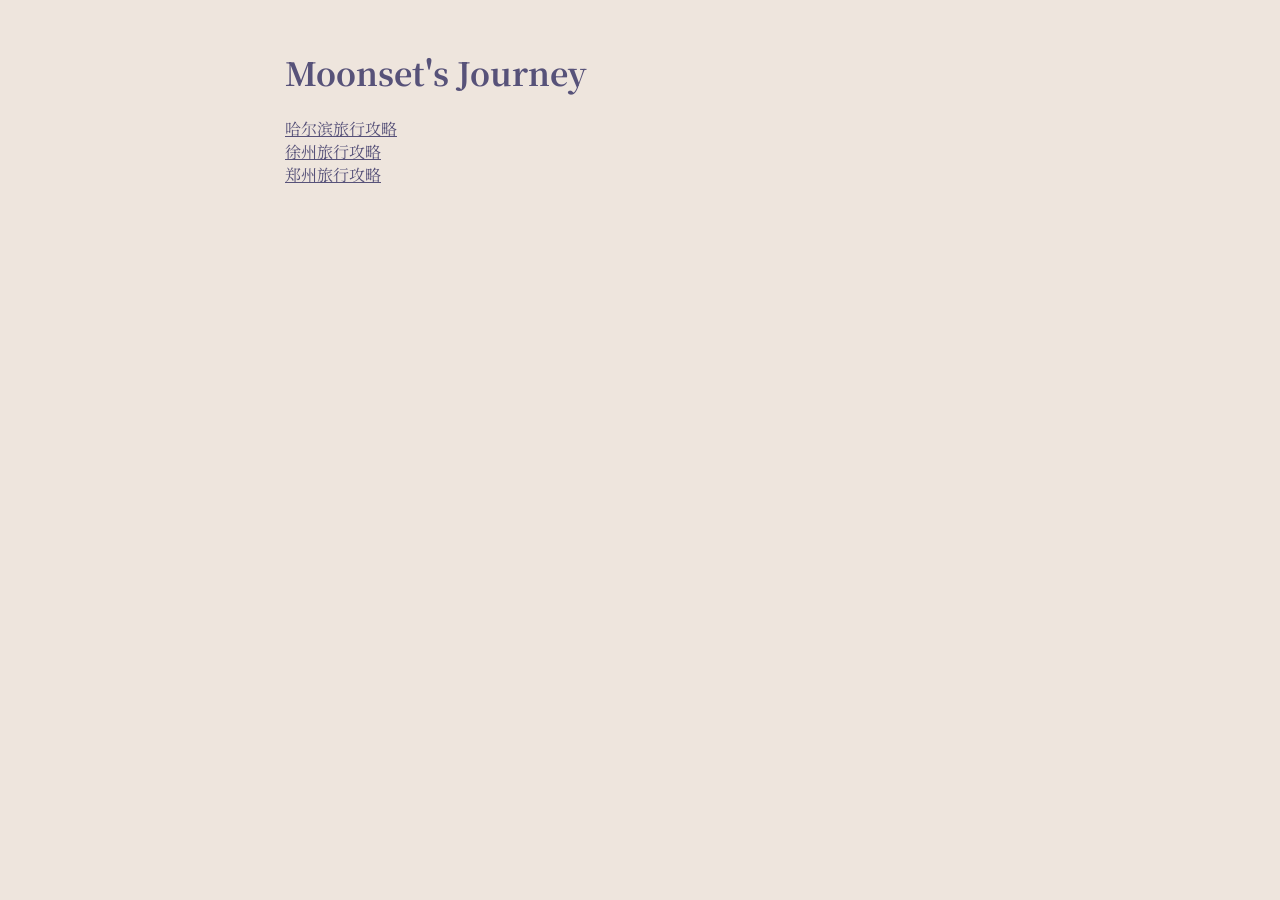
==== commit b49f3396: "Add Xuzhou and Zhengzhou; Change the interface" ====
--- a/index.html
+++ b/index.html
@@ -3,533 +3,30 @@
 <html lang="zh-CN">
 
 
-    <head>
-        <meta charset="UTF-8">
-        <meta name="viewport" content="width=device-width, initial-scale=1">
+  <head>
+    <meta charset="UTF-8">
+    <meta name="viewport" content="width=device-width, initial-scale=1">
 
-        <meta name="author" content="Moonset">
-        <meta name="description" content="A Walkthrough for Haerbin traveling">
+    <meta name="author" content="Moonset">
+    <meta name="description" content="Walkthrough for my journey">
 
-        <title>哈尔滨旅行攻略</title>
-        <link rel="icon" href="img/icon_moonset.jpg" type="image/x-icon">
-        
-        <link rel="stylesheet" href="css/style.css">
-    </head>
+    <title>旅行攻略</title>
+    <link rel="icon" href="./img/moonset_logo_2.png" type="image/x-icon">
+    
+    <link rel="stylesheet" href="./css/style.css">
+  </head>
 
 
-    <body>
-        
-        <div class="container">
+  <body>
+      
+    <div class="container">
 
-            <header>
-                <h2 id="title">哈尔滨旅行攻略</h2>
-                <p class="timestamp">最后更新时间：2025-12-18</p>
-            </header>            
+        <h1>Moonset's Journey</h1>
 
-            <aside class="toc">
-                <nav>
-                    <ul>
-                        <hr>
-                        <li><a href="#20260109">2026-01-09 周五：赶路日</a></li>
-                        <hr>
-                        <li><a href="#20260110">2026-01-10 周六：婚礼日</a></li>
-                        <hr>
-                        <li><a href="#20260111">2026-01-11 周日：地标日</a></li>
-                        <hr>
-                        <li><a href="#20260112">2026-01-12 周一：冰雪日</a></li>
-                        <hr>
-                        <li><a href="#20260113">2026-01-13 周二：文化日</a></li>
-                        <hr>
-                        <li><a href="#20260114">2026-01-14 周三：回家日</a></li>
-                        <hr>
-                        <li><a href="#appendix">附录</a></li>
-                        <hr>
-                    </ul>
-                </nav>
-            </aside>
+        <a href="./site/haerbin.html">哈尔滨旅行攻略</a><br>
+        <a href="./site/xuzhou.html">徐州旅行攻略</a><br>
+        <a href="./site/zhengzhou.html">郑州旅行攻略</a><br>
 
-            <main>
-                <div class="callout note">
-                    <div class="title">💡 注意事项</div>
-                    <ol class="first_li_indent">
-                        <li>参考往年，黑龙江1月9日到1月14日的气温约在 <strong>-30 ~ -10 ℃</strong> 。</li>
-                        <li>所有时间、价格和景点都只是参考，计划只是一个框架，实际旅行可以根据需要灵活调整。</li>
-                        <li><mark>标题开头带“方案”的，是可以左右滑动的。</mark></li>
-                    </ol>
-                </div>
-
-                <hr id="20260109">
-                
-                <!-- Day1: 2026-01-09 -->
-                <h3>2026-01-09 周五：赶路日</h3>
-
-                <div class="card">
-                    <div class="scroll-x">
-                        <div class="row">
-                            <div class="sub-card">
-                                <div class="callout note">
-                                    <div class="title">🚄 方案一：高铁到上海虹桥</div>
-                                        <p class="p_indent">时间：<strong>22:56 ~ 23:23</strong></p>
-                                        <p class="p_indent">地点：<strong>苏州火车站 ——→ 上海虹桥国际机场T2航站楼</strong></p>
-                                        <br>
-                                        <p class="p_indent">班次：<strong>G7167</strong></p>
-                                        <p class="p_indent">价格：<strong>￥35</strong> / 人</p>
-                                </div>
-                            </div>
-                            <div class="sub-card">
-                                <div class="callout note">
-                                    <div class="title">🚗 方案二：打车到上海虹桥</div>
-                                        <p class="p_indent">时间：<strong>3:10 ~ 4:40</strong></p>
-                                        <p class="p_indent">地点：<strong>吴江 ——→ 上海虹桥国际机场T2航站楼</strong></p>
-                                        <br>
-                                        <p class="p_indent">价格：约<strong>￥55</strong> / 人</p>
-                                </div>
-                            </div>
-                        </div>
-                    </div>
-                </div>
-
-                <p class="arrow">↓</p>
-
-                <div class="callout note">
-                    <div class="title">✈️ 飞到鸡西</div>
-                        <p class="p_indent">时间：<strong>6:40 ~ 11:40</strong>（青岛经停 1h5m）</p>
-                        <p class="p_indent">地点：<strong>上海虹桥T2 ——→ 黑龙江鸡西兴凯湖机场</strong></p>
-                        <br>
-                        <p class="p_indent">航班：<strong>上航FM9229</strong></p>
-                        <p class="p_indent">价格：约<strong>￥800</strong> / 人</p>
-                </div>
-                <ul>
-                    <li>中国东方航空（上航）：
-                        <ul>
-                            <li><a href="https://www.ceair.com/global/static/Announcement/BaggageService/CarryingLuggageWithYou/">随身携带行李额度（官网）</a></li>
-                            <li><a href="https://www.ceair.com/global/static/Announcement/BaggageService/checkinluggage02/CheckedBaggage002/">免费托运行李额度（官网）</a></li>
-                        </ul>
-                    </li>
-                </ul>
-
-                <p class="arrow">↓</p>
-
-                <div class="card">
-                    <div class="scroll-x">
-                        <div class="row">
-                            <div class="sub-card">
-                                <div class="callout note">
-                                    <div class="title">🚗 方案一：男方家接我们去他们家</div>
-                                        <p class="p_indent"><strong>时间：12:00 ~ 13:40</strong></p>
-                                        <p class="p_indent"><strong>地点：黑龙江鸡西兴凯湖机场 ——→ 男方家</strong></p>
-                                        <br>
-                                        <p class="p_indent">备注：如果在飞机上吃过了午饭</p>
-                                </div>
-                            </div>
-                            <div class="sub-card">
-                                <div class="callout note">
-                                    <div class="title">🚗 方案二：打车去干饭</div>
-                                        <p class="p_indent">时间：<strong>11:40 ~ 12:00</strong></p>
-                                        <p class="p_indent">地点：<strong>黑龙江鸡西兴凯湖机场 ——→ 附近餐厅</strong></p>
-                                        <br>
-                                        <p class="p_indent">价格：约<strong>￥18</strong> / 车</p>
-                                        <p class="p_indent">备注：</p>
-                                        <ul class="second_li_indent">
-                                            <li>如果飞机上没吃好，可以考虑这个方案</li>
-                                            <li>这顿不会吃得太好，以就近填饱肚子为主，因为马上要去男方家</li>
-                                        </ul>
-                                </div>
-                                <ul id="ul1">
-                                    <li><strong>附近餐厅</strong>备选：</li>
-                                    <ul>
-                                        <li>鸡东县故乡美味小吃店</li>
-                                        <li>希有私房菜</li>
-                                    </ul>
-                                </ul>
-
-                                <p class="arrow">↓</p>
-
-                                <div class="callout note">
-                                    <div class="title">🚗 男方家接我们去他们家</div>
-                                        <p class="p_indent"><strong>时间：13:30 ~ 15:10</strong></p>
-                                        <p class="p_indent"><strong>地点：附近餐厅 ——→ 男方家</strong></p>
-                                </div>
-                            </div>
-                        </div>
-                    </div>
-                </div>
-                
-                
-
-                <hr id="20260110">
-
-                <!-- Day2: 2026-01-10 -->
-                <h3>2026-01-10 周六：婚礼日</h3>
-
-                <hr id="20260111">
-
-                <!-- Day3: 2026-01-11 -->
-                <h3>2026-01-11 周日：地标日</h3>
-
-                <div class="card">
-                    <div class="scroll-x">
-                        <div class="row">
-                            <div class="sub-card">
-                                <div class="callout note">
-                                    <div class="title">🚗  方案一（去哈尔滨玩）：男方家送我们去鸡西火车站</div>
-                                        <p class="p_indent">时间：<strong>8:00 ~ 11:00</strong></p>
-                                        <p class="p_indent">地点：<strong>男方家 ——→ 鸡西西站</strong></p>
-                                        <br>
-                                        <p class="p_indent">备注：该时间仅是预估，实际以现场查询为准</p>
-                                </div>
-
-                                <p class="arrow">↓</p>
-
-                                <div class="callout note">
-                                    <div class="title">🚆 火车疾驰到哈尔滨</div>
-                                        <p class="p_indent">时间：<strong>11:30 ~ 14:05</strong></p>
-                                        <p class="p_indent">地点：<strong>鸡西西站 ——→ 哈尔滨站</strong></p>
-                                        <br>
-                                        <p class="p_indent">班次：<strong>D7924</strong></p>
-                                        <p class="p_indent">价格：约 <strong>￥170</strong> / 人</p>
-                                        <br>
-                                        <p class="p_indent">备注：<mark>午饭可以在此时随便吃点，如泡面、面包、火车盒饭</mark></p>
-                                </div>
-
-                                <p class="arrow">↓</p>
-                            </div>
-                            <div class="sub-card">
-                                <div class="callout note">
-                                    <div class="title">🚗 方案二（直接回家）：男方家送我们去鸡西兴凯湖机场</div>
-                                        <p class="p_indent">时间：<strong>8:00 ~ 10:00</strong></p>
-                                        <p class="p_indent">地点：<strong>男方家 ——→ 鸡西兴凯湖机场</strong></p>
-                                        <br>
-                                        <p class="p_indent">备注：该时间仅是预估，实际以现场查询为准</p>
-                                </div>
-
-                                <p class="arrow">↓</p>
-
-                                <div class="callout note">
-                                    <div class="title">✈️ 坐飞机回上海虹桥</div>
-                                        <p class="p_indent">时间：<strong>12:25 ~ 17:40</strong></p>
-                                        <p class="p_indent">地点：<strong>鸡西兴凯湖机场 ——→ 上海虹桥T2</strong></p>
-                                        <br>
-                                        <p class="p_indent">航班：<strong>FM9230</strong></p>
-                                        <p class="p_indent">价格：约<strong>￥970</strong> / 人</p>
-                                        <br>
-                                        <p class="p_indent">备注：<mark>您的旅程到此结束</mark></p>
-                                </div>
-                                <br>
-                                <p>- END -</p>
-                            </div>
-                        </div>
-                    </div>
-                </div>
-
-                <div class="callout note">
-                    <div class="title">🚗 打车到入住酒店</div>
-                        <p class="p_indent">时间：<strong>14:05 ~ 14:30</strong></p>
-                        <p class="p_indent">地点：<strong>哈尔滨站 ——→ 亚舍民宿酒店（中央大街店）</strong></p>
-                        <br>
-                        <p class="p_indent">酒店地址：<strong>道里区通江街道中医街101号3楼</strong></p>
-                        <p class="p_indent">价格：约 <strong>￥120</strong> / 人天</p>
-                </div>
-
-                <p class="arrow">↓ 步行</p>
-
-                <div class="callout note">
-                    <div class="title">⛪️ 圣·索菲亚大教堂</div>
-                        <p class="p_indent">营业时间：周一 8:30 ~ 17:00，周二至周日 8:30~20:00</p>
-                        <p class="p_indent">游玩时间：<strong>15:00 ~ 16:00</strong></p>
-                        <br>
-                        <p class="p_indent">门票：外景免费，入场<strong>￥20</strong>，免预约</p>
-                        <br>
-                        <p class="p_indent">备注：</p>
-                        <ul class="second_li_indent">
-                            <li>欧式地标，打卡出片</li>
-                            <li>音乐会：13:00 / 15:30 / 18:30</li>
-                        </ul>
-                </div>
-
-                <p class="arrow">↓ 步行</p>
-
-                <div class="callout note">
-                    <div class="title">🏘️ 中央大街</div>
-                        <p class="p_indent">游玩时间：<strong>16:00 ~ 21:00</strong></p>
-                        <br>
-                        <p class="p_indent">备注：中央大街是百年老街，可以吃各种小吃（从南到北）：</p>
-                        <ul class="second_li_indent">
-                            <li>完达山旗舰店：原味甜筒、鲜牛奶、奶茶</li>
-                            <li>何所有玉米说：玉米慕斯（￥18）、玉米椰椰（￥14.9）、海盐玉米（￥14.9）</li>
-                            <li>芝己：芝士饼（￥15）、芝士香肠热狗（￥12）</li>
-                            <li>马迭尔冷饮厅（马迭尔餐厅的冷饮档口）：<mark>槽子面包（￥3）+原味冰棍</mark>（￥5）、马迭尔冰棍（朗姆口味）</li>
-                            <li>秋林里道斯：<mark>烤红肠</mark></li>
-                            <li>老厨家：楼下的<mark>锅包肉</mark></li>
-                            <li>万国洋行烟囱面包（网红店）：烟囱面包原味（￥15）/ 奥利奥（￥20）、烟囱面包加原味冰激凌</li>
-                            <li>秋林百年文化馆：<mark>鲜酿格瓦斯（￥18）</mark>、格瓦斯冰激凌（￥7）</li>
-                        </ul>
-                </div>
-
-                <p class="arrow">↓ 沿着中央大街，一路从南逛到北，就到了松花江</p>
-
-                <div class="callout note">
-                    <div class="title">🌊 松花江</div>
-                        <p class="p_indent">游玩时间：<strong>16:00 ~ 21:00</strong></p>
-                        <br>
-                        <p class="p_indent">备注：松花江可以坐观光索道、看日落，也可以欣赏松花江铁路大桥、斯大林公园、防洪纪念塔</p>
-                </div>
-
-                <hr id="20260112">
-                
-                <!-- Day4: 2026-01-12 -->
-                <h3>2026-01-12 周一：冰雪日</h3>
-
-                <p class="arrow">↓ 打车</p>
-
-                <div class="callout note">
-                    <div class="title">🐧 极地公园——极地馆</div>
-                        <p class="p_indent">营业时间：<strong>9:00 ~ 17:00</strong></p>
-                        <p class="p_indent">游玩时间：<strong>9:00 ~ 14:00</strong></p>
-                        <ul class="second_li_indent">
-                            <li>9:00 极光秀：10~15分钟</li>
-                            <li>9:20 北极狼：极地冰川的北极克隆狼</li>
-                            <li>9:30（周日） 冰川巡游</li>
-                            <li>9:40 水母和珊瑚</li>
-                            <li>10:00 北极熊：别太晚，它们会回去休息</li>
-                            <li>10:30（/ 13:30） 白鲸表演：必看，<mark>提前30~40分钟去占座位</mark>，第2、3排效果都很好</li>
-                            <li>10:50 火星动物城：几十种小动物，可以近距离接触卡皮巴拉、小爪水獭</li>
-                            <li>11:30（/ 14:30）海豚表演：<mark>提前30分钟去占座位</mark>，第3、4排可以与海豚互动</li>
-                            <li>13:30（/ 10:30）逃学企鹅</li>
-                        </ul>
-                        <br>
-                        <p class="p_indent">交通：<strong>地铁2号线太阳岛站1号口</strong></p>
-                        <p class="p_indent">价格：<strong>￥198</strong> / 成人，<mark>与冰雪大世界的联票为<strong>￥410</strong> / 成人</mark></p>
-                        <br>
-                        <p class="p_indent">备注：极地公园有四个馆——极地馆、海洋馆、企鹅馆、恐龙馆。其中极地馆最有名。</p>
-                </div>
-
-                <p class="arrow">↓ 地铁</p>
-
-                <div class="callout note">
-                    <div class="title">🏰 冰雪大世界</div>
-                        <p class="p_indent">营业时间：10:00~20:30</p>
-                        <p class="p_indent">游玩时间：<strong>14:00 ~ 19:00</strong></p>
-                        <br>
-                        <p class="p_indent">价格：普通票<strong>￥328</strong>/张，优惠票￥240/张，畅享票（VIP票）￥800/张，
-                            <mark>与极地公园的联票为<strong>￥410</strong> / 成人</mark></p>
-                        <br>
-                        <p class="p_indent">备注：</p>
-                        <ul class="second_li_indent">
-                            <li><mark>一入场就扫码开始预约滑道和摩天轮</mark></li>
-                            <li>哈冰秀：17:00 / 18:30 / 20:00</li>
-                        </ul>
-                </div>
-                
-                <p class="arrow">↓ 打车</p>
-
-                <div class="callout note">
-                    <div class="title">⛄️ 音乐长廊</div>
-                        <p class="p_indent">营业时间：24小时开放！</p>
-                        <p class="p_indent">游玩时间：<strong>19:00 ~ 21:00</strong></p>
-                        <br>
-                        <p class="p_indent">价格：<strong>免费！</strong></p>
-                        <br>
-                        <p class="p_indent">备注：有网红大雪人</p>
-                </div>
-                
-                <p class="arrow">↓ 打车</p>
-
-                <div class="callout note">
-                    <div class="title">🛀 澜亭水汇</div>
-                        <p class="p_indent">营业时间：24小时！</p>
-                        <p class="p_indent">游玩时间：<strong>21:00 ~ ?</strong></p>
-                        <br>
-                        <p class="p_indent">价格：搓澡套票<strong>￥149</strong> / 人</p>
-                        <br>
-                        <p class="p_indent">备注：体验东北搓澡</p>
-                </div>
-
-                <hr id="20260113">
-
-                <!-- Day5: 2026-01-13 -->
-                <h3>2026-01-13 周二：文化日</h3>
-
-                <p class="arrow">↓ 步行（5min）</p>
-
-                <div class="callout note">
-                    <div class="title">🌅 红专街早市</div>
-                        <p class="p_indent">营业时间：5:30 ~ 9:00</p>
-                        <p class="p_indent">游玩时间：<strong>6:00 ~ 8:00</strong></p>
-                        <br>
-                        <p class="p_indent">备注：</p>
-                        <ul class="second_li_indent">
-                            <li>6点左右人比较少</li>
-                            <li>早市有两条街，总长约300米。可以第一遍从头走到尾看看有哪些吃的，第二遍再开始买。</li>
-                            <li>吃特色早点的地方</li>
-                            <ul>
-                                <li><mark>尹胖子油炸糕</mark>（￥2）</li>
-                                <li>红姐巧克力油条（￥2.5）</li>
-                                <li>千丝烤冷面（￥11）</li>
-                                <li>羊杂汤（￥12）</li>
-                                <li>特色排骨包（￥5）</li>
-                                <li>东北粘豆包（￥3~4/2个）</li>
-                                <li>笨巧手包子（推荐排骨、韭菜和牛肉）（￥3）</li>
-                                <li>冻梨</li>
-                                <li>羊肉馅饼</li>
-                                <li>老式烧饼</li>
-                                <li>冻草莓</li>
-                            </ul>
-                            <li>如果红专街人太多，其他备选早市：</li>
-                            <ul>
-                                <li>经纬十道街早市（在红专街马路对面）</li>
-                                <li>道里菜市场</li>
-                                <li>安静街早市</li>
-                                <li>永和街早市（性价比高）</li>
-                            </ul>
-                        </ul>
-                </div>
-
-                <p class="arrow">↓ 打车（33min）/ 地铁（59min）</p>
-
-                <div class="callout note">
-                    <div class="title">🏫 七三一部队罪证陈列馆</div>
-                        <p class="p_indent">营业时间：周一闭馆（法定节假日除外），周二至周日 9:00~17:30（16:00停止入场）</p>
-                        <p class="p_indent">游玩时间：<strong>9:00~12:00</strong></p>
-                        <br>
-                        <p class="p_indent">价格：免费！</p>
-                        <br>
-                        <p class="p_indent">备注：</p>
-                        <ul class="second_li_indent">
-                            <li>在微信公众号“侵华日军第七三一部队罪证陈列馆”<mark>提前7天实名预约</mark>（系统每日20:00放票）</li>
-                            <li>带<mark>身份证</mark>入场</li>
-                            <li>游览攻略：
-                                <ol>
-                                    <li>先逛陈列馆：建立历史框架
-                                        <ul>
-                                            <li>陈列馆内将七三一部队的罪行分为6个部分，馆内随处可见指示牌，引导你从第一行部分逐步看到第六部分。</li>
-                                            <li><mark>免费讲解必听</mark>，可在一层大厅导览台咨询，每日4场（<mark>10:00</mark>、11:00、14:00、15:00），用45分钟理清七三一恶行脉络。</li>
-                                            <li>逛完第六部分后，在“禁止使用生化武器国际公约”主题墙附近的一个角落是罪证展示厅，里面全是真实罪证记录，别漏了。/li>
-                                        </ul>
-                                    </li>
-                                    <li>再逛遗址区：懂建筑意义
-                                        <ul>
-                                            <li>此处无讲解，因此先听陈列馆的讲解，再来看这里会更有感触。</li>
-                                            <li>推荐路线：南门卫兵所旧址 → 本部旧址（复原陈列 + 文物特展 + 中心走廊） → 细菌实验室及特设监狱旧址 → 其他旧址。</li>
-                                        </ul>
-                                    </li>
-                                </ol>
-                            </li>
-                        </ul>
-                </div>
-
-                <p class="arrow">↓ 打车（33min）/ 地铁+步行（80min）</p>
-
-                <div class="callout note">
-                    <div class="title">🏛️ 哈药六厂</div>
-                        <p class="p_indent">营业时间：周一闭馆（法定节假日除外），周二至周日 9:00~16:30（16:00停止入场）</p>
-                        <p class="p_indent">游玩时间：<strong>14:00 ~ 16:00</strong></p>
-                        
-                        <br>
-                        <p class="p_indent">价格：免费！</p>
-                        <br>
-                        <p class="p_indent">备注：</p>
-                        <ul class="second_li_indent">
-                            <li>导航至<strong>哈药六版画博物馆</strong></li>
-                            <li>目前仅开放一、四、五层供游客参观。参观顺序：院子 → 五楼 → 四楼 → 一楼，一楼大厅是最豪华的地方</li>
-                            <li>虽然有网上预约，但据说没人查验，可以不预约</li>
-                        </ul>
-                </div>
-
-                <p class="arrow">↓ 打车（17min）/ 步行+地铁（44min，￥2 / 人）</p>
-
-                <div class="callout note">
-                    <div class="title">🕌 巴洛克风情街</div>
-                        <p class="p_indent">游玩时间：<strong>17:00 ~ 20:00</strong></p>
-                        <br>
-                        <p class="p_indent">备注：</p>
-                        <ul class="second_li_indent">
-                            <li>美食：
-                                <ul>
-                                    <li>张包铺：排骨包+东北菜的组合</li>
-                                    <li>老街砂锅居：张包铺旁边，推荐砂锅里的豆腐丸子和酸菜狮子头</li>
-                                    <li>富强大骨棒：大骨棒必点，可以吸骨髓</li>
-                                    <li>老鼎丰：推荐原味和朗姆酒味的冰糕</li>
-                                </ul>
-                            </li>
-                            <li>逛完：
-                                <ul>
-                                    <li>鹅里鹅气</li>
-                                    <li>老虎市集</li>
-                                    <li>套娃印象馆</li>
-                                    <li>星熠社相声</li>
-                                    <li>德云社</li>
-                                </ul>
-                            </li>
-                        </ul>
-                </div>
-
-                <hr id="20260114">
-
-                <!-- Day6: 2026-01-14 -->
-                <h3>2026-01-14 周三：回家日</h3>
-
-                <div class="callout note">
-                    <div class="title">🚄 乘高铁回苏州</div>
-                        <p class="p_indent">地点：<strong>哈尔滨西站 ——→ 苏州北站</strong></p>
-                        <p class="p_indent">时间：<strong>9:17 ~ 21:29</strong></p>
-                        <br>
-                        <p class="p_indent">班次：<strong>G1202</strong></p>
-                        <p class="p_indent">价格：<strong>￥990</strong>/人</p>
-                </div>
-
-                <hr id="appendix">
-                
-                <!-- 附录 -->
-                <h3>附录</h3>
-
-                <div class="callout note">
-                    <div class="title">🍴 餐厅</div>
-                        <p class="p_indent">东北菜：</p>
-                        <ul class="second_li_indent">
-                            <li><mark>同和居</mark></li>
-                            <li>华竹饭店</li>
-                            <li>知音酒楼</li>
-                            <li>九转小磨</li>
-                            <li>六泰居</li>
-                            <li>老韩甸杀猪菜</li>
-                            <li>松滨老馆</li>
-                            <li>红升老菜馆</li>
-                        </ul>
-                        <p class="p_indent">主食：</p>
-                        <ul class="second_li_indent">
-                            <li>老广来（饺子）</li>
-                            <li><mark>老昌春饼</mark></li>
-                        </ul>
-                        <p class="p_indent">俄式西餐：</p>
-                        <ul class="second_li_indent">
-                            <li>阿格洛夫</li>
-                            <li><mark>波特曼</mark></li>
-                            <li>Mio</li>
-                            <li>华梅西餐厅</li>
-                        </ul>
-                        <p class="p_indent">铁锅炖：</p>
-                        <ul class="second_li_indent">
-                            <li><mark>山河屯铁锅炖</mark></li>
-                            <li>大嫂铁锅炖</li>
-                            <li>屯二丫铁锅炖</li>
-                        </ul>
-                        <p class="p_indent">烧烤：</p>
-                        <ul class="second_li_indent">
-                            <li><mark>偏脸子烧烤</mark></li>
-                        </ul>
-                </div>
-                <br>
-                <img src="img/map.jpg" alt="哈尔滨旅行地图攻略">
-            <hr>
-            </main>
-
-            <footer>
-                <p>- END -</p>
-                <br>
-                <p>© 2025 Moonset</p>
-                <p><a href="mailto:silentmoonset@outlook.com">SilentMoonset@outlook.com</a></p>
-            </footer>
-        </div>
-    </body>
+    </div>
+  </body>
 </html>
--- a/css/style.css
+++ b/css/style.css
@@ -1,61 +1,60 @@
+/* 字体 */
 @font-face {
-    font-family: "HarmonyOS Sans";
-    src: url("../fonts/HarmonyOS_Sans.woff2") format("woff2"),
-        url("../fonts/HarmonyOS_Sans.woff") format("woff");
-    font-weight: normal;
-    font-style: normal;
-    font-display: swap;
+  font-family: "Noto Serif SC";
+  src: url("../fonts/NotoSerifSC-VariableFont_wght.woff2") format("woff2");
+  font-weight: 100 900;
+  font-display: swap;
 }
 
 /* 页面主体容器 */
 .container {
-    max-width: 750px;
-    margin: 0 auto;
-    padding: 20px;
-    box-sizing: border-box;
-    font-family: sans-serif;
+  max-width: 750px;
+  margin: 0 auto;
+  padding: 20px;
+  box-sizing: border-box;
 }
-
 
 /* 基本元素 */
 html {
-    scroll-behavior: smooth;
-    -webkit-text-size-adjust: 100%;
+  scroll-behavior: smooth;
+  -webkit-text-size-adjust: 100%;
 }
 
 body {
-    font-family: "HarmonyOS Sans", sans-serif;
-    color: #fafafa;
-    background-color: #222222;
+  font-family: "Noto Serif SC", serif;
+  color: #575279;
+  background-color: #EEE5DD;
 }
 
 h2 {
-    margin-bottom: 0;
+  margin-bottom: 0;
 }
 
 p {
-    margin: 0 0;
-    line-height: 1.5;
+  margin: 0 0;
+  line-height: 1.5;
 }
 
 ul, ol {
-    margin-top: 2px;
-    margin-bottom: 0;
+  margin-top: 2px;
+  margin-bottom: 0;
 }
 
 ul li, ol li {
-    line-height: 1.5;
+  line-height: 1.5;
 }
 
-a,
+a {
+  color: inherit;
+}
 a:hover {
-    color: inherit;
+  color: #D5817D;
 }
 
 hr {
-    border: none;
-    border-top: 2px solid #3e3e3e;
-    margin: 32px 0 25px;
+  border: none;
+  border-top: 2px solid #D1C8C2;
+  margin: 32px 0 25px;
 }
 
 img {
@@ -65,115 +64,107 @@
 }
 
 mark {
-    background-color: #9a9747;
-    color: #fafafa;
-    padding: 0 3px;
-    border-radius: 3px;
+  background-color: #DECCB6;
+  color: #575279;
+  padding: 0 3px;
+  border-radius: 3px;
 }
+
 footer {
-    margin-top: 50px;
-    text-align: center;
-    font-size: 0.8em;
-    color: #515151;
-}
-footer a {
-    color: inherit;
-}
-footer a:hover {
-    color: #0f72f4;
+  margin-top: 50px;
+  text-align: center;
+  font-size: 0.8em;
+  color: #9B9B9B;
 }
 
 /* 常规在文字下的列表缩进 */
 .second_li_indent {
-    margin-left: 1.5em;
+  margin-left: 1.5em;
 }
 
-/* “打车去干饭”块下面的列表上边距 */
-#ul1 {
-    margin-top: 10px;
+/* 大标题下的时间戳 */
+.timestamp {
+  color: #9B9B9B;
+  font-size: 0.8em;
+  font-style: italic;
+  margin-bottom: 20px;
 }
 
-/* 标题下的时间戳 */
-.timestamp {
-    color: #515151;
-    font-size: 0.8em;
-    font-style: italic;
-    margin-bottom: 20px;
+/* 小标题下的当天信息 */
+.dayinfo {
+  color: #9B9B9B;
+  margin-top: -20px;
 }
 
 /* 箭头上下边距 */
 .arrow {
-    margin: 20px 10px -5px;
+  margin: 20px 10px -5px;
 }
 
-
-/* Callout公共样式 */
+/* Callout 公共样式 */
 .callout {
-    margin-top: 25px;
-    margin-bottom: 8px;
-    padding: 15px 20px 22px;
-    border-radius: 5px;
-    flex-shrink: 0;
+  margin-top: 25px;
+  margin-bottom: 8px;
+  padding: 15px 20px 22px;
+  border-radius: 5px;
+  flex-shrink: 0;
 }
 
-/* Callout类型样式 */
-.callout.note { background-color: #2a548c64; }
+/* Callout 类型样式 */
+.callout.spot { background-color: #DBD8D4; }
+.callout.traffic { background-color: #EBDBD3; }
+.callout.restaurant{ background-color: #E8D8D2; }
+.callout.hotel { background-color: #DBD8D4}
 
 /* 标题样式 */
 .callout .title {
-    color: #0f72f4;
-    font-weight: bold;
-    margin-bottom: 16px;
+  font-size: 1.1em;
+  font-weight: bold;
+  margin-bottom: 16px;
 }
 
-/* Callout文本块内的段落缩进 */
+/* Callout 文本块内的段落缩进 */
 .p_indent {
-    margin-left: 26px
+  margin-left: 26px
 }
 
-/* Callout文本块内的列表缩进 */
+/* Callout 文本块内的列表缩进 */
 .first_li_indent {
-    margin-left: 4px
+  margin-left: 4px
 }
 
 /* 头部目录 */
 .toc {
-    font-size: 0.8em;
+  font-size: 0.8em;
 }
 .toc ul {
-    list-style: none;
-    padding: 0;
-    margin: 0;
+  list-style: none;
+  padding: 0;
+  margin: 0;
 }
 .toc li {
-    margin-bottom: 0.5em
+  margin-bottom: 0.5em
 }
 .toc hr {
-    border-top: 1px solid #3e3e3e;
-    margin: 10px 0 8px 0
-}
-.toc a {
-    color: inherit;
-}
-.toc a:hover {
-    color: #0f72f4;
+  border-top: 1px solid #D1C8C2;
+  margin: 10px 0 8px 0
 }
 
 /* 横向滚动区 */
 .scroll-x {
-    overflow-x: auto;
-    overflow-y: hidden;
+  overflow-x: auto;
+  overflow-y: hidden;
 }
 .row {
-    display: flex;
-    gap: 16px;           /* 区块之间的间距 */
-    align-items: flex-start;
+  display: flex;
+  gap: 16px;           /* 区块之间的间距 */
+  align-items: flex-start;
 }
 .card {
-    width: 100%;
-    box-sizing: border-box;
+  width: 100%;
+  box-sizing: border-box;
 }
 .scroll-x .sub-card {
-    width: 100%;
-    flex-shrink: 0;
+  width: 100%;
+  flex-shrink: 0;
 }
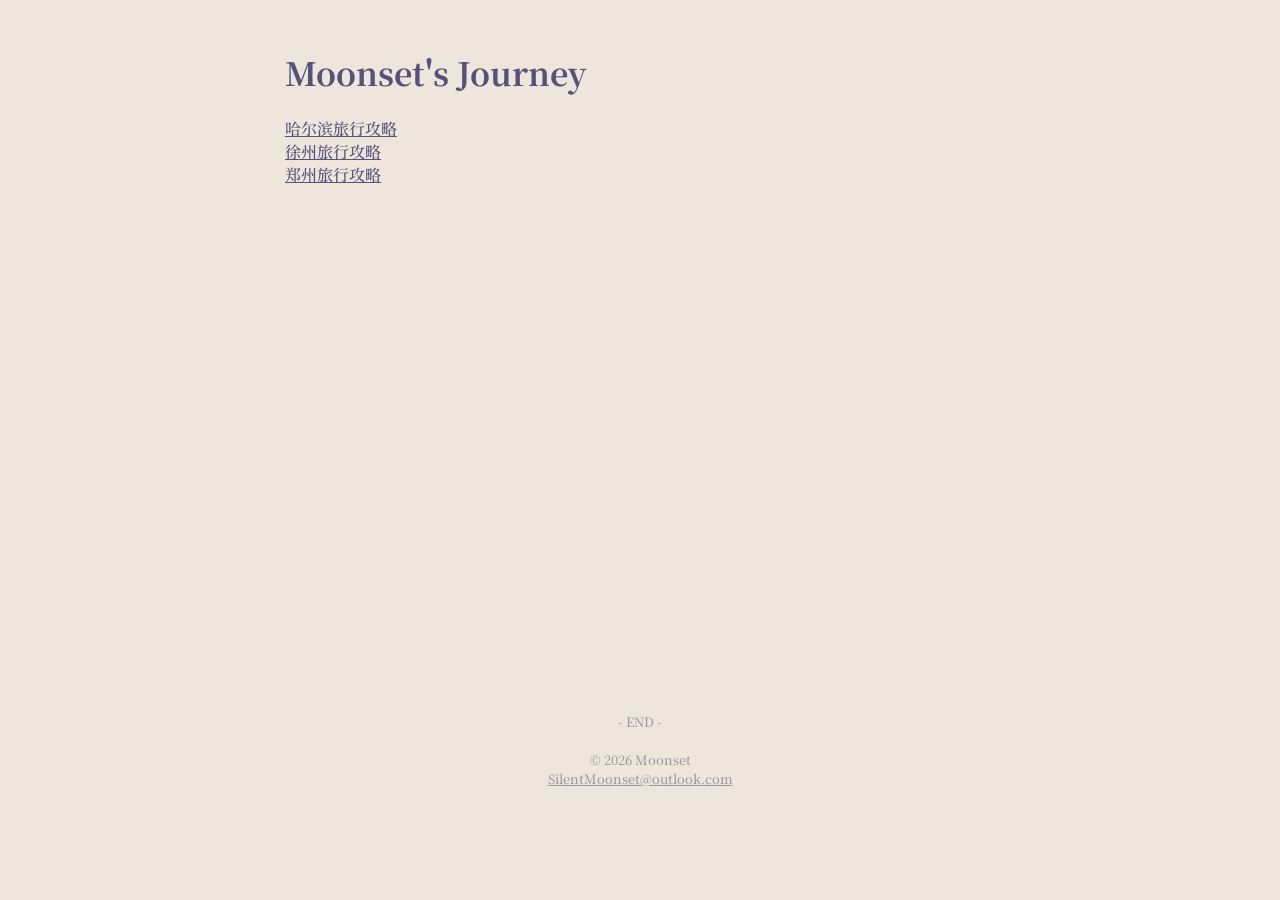
==== commit a2872158: "Fix text bugs" ====
--- a/index.html
+++ b/index.html
@@ -1,7 +1,6 @@
 <!DOCTYPE html>
 
 <html lang="zh-CN">
-
 
   <head>
     <meta charset="UTF-8">
@@ -16,17 +15,26 @@
     <link rel="stylesheet" href="./css/style.css">
   </head>
 
+  <body>
 
-  <body>
-      
-    <div class="container">
+    <main>
+      <div class="container">
+          <h1>Moonset's Journey</h1>
 
-        <h1>Moonset's Journey</h1>
+          <a href="./site/haerbin.html">哈尔滨旅行攻略</a><br>
+          <a href="./site/xuzhou.html">徐州旅行攻略</a><br>
+          <a href="./site/zhengzhou.html">郑州旅行攻略</a><br>
+      </div>
+    </main>
 
-        <a href="./site/haerbin.html">哈尔滨旅行攻略</a><br>
-        <a href="./site/xuzhou.html">徐州旅行攻略</a><br>
-        <a href="./site/zhengzhou.html">郑州旅行攻略</a><br>
+    <footer>
+      <br><br><br><br><br><br><br><br><br><br><br><br><br><br><br><br><br><br><br><br><br><br><br><br>
+      <p>- END -</p>
+      <br>
+      <p>&copy; 2026 Moonset</p>
+      <p><a href="mailto:silentmoonset@outlook.com">SilentMoonset@outlook.com</a></p>
+    </footer>
 
-    </div>
   </body>
+
 </html>
--- a/css/style.css
+++ b/css/style.css
@@ -2,7 +2,7 @@
 @font-face {
   font-family: "Noto Serif SC";
   src: url("../fonts/NotoSerifSC-VariableFont_wght.woff2") format("woff2");
-  font-weight: 100 900;
+  font-weight: 200 900;
   font-display: swap;
 }
 
@@ -22,6 +22,7 @@
 
 body {
   font-family: "Noto Serif SC", serif;
+  font-weight: 500;
   color: #575279;
   background-color: #EEE5DD;
 }
@@ -53,7 +54,7 @@
 
 hr {
   border: none;
-  border-top: 2px solid #D1C8C2;
+  border-top: 1px solid #D1C8C2;
   margin: 32px 0 25px;
 }
 
